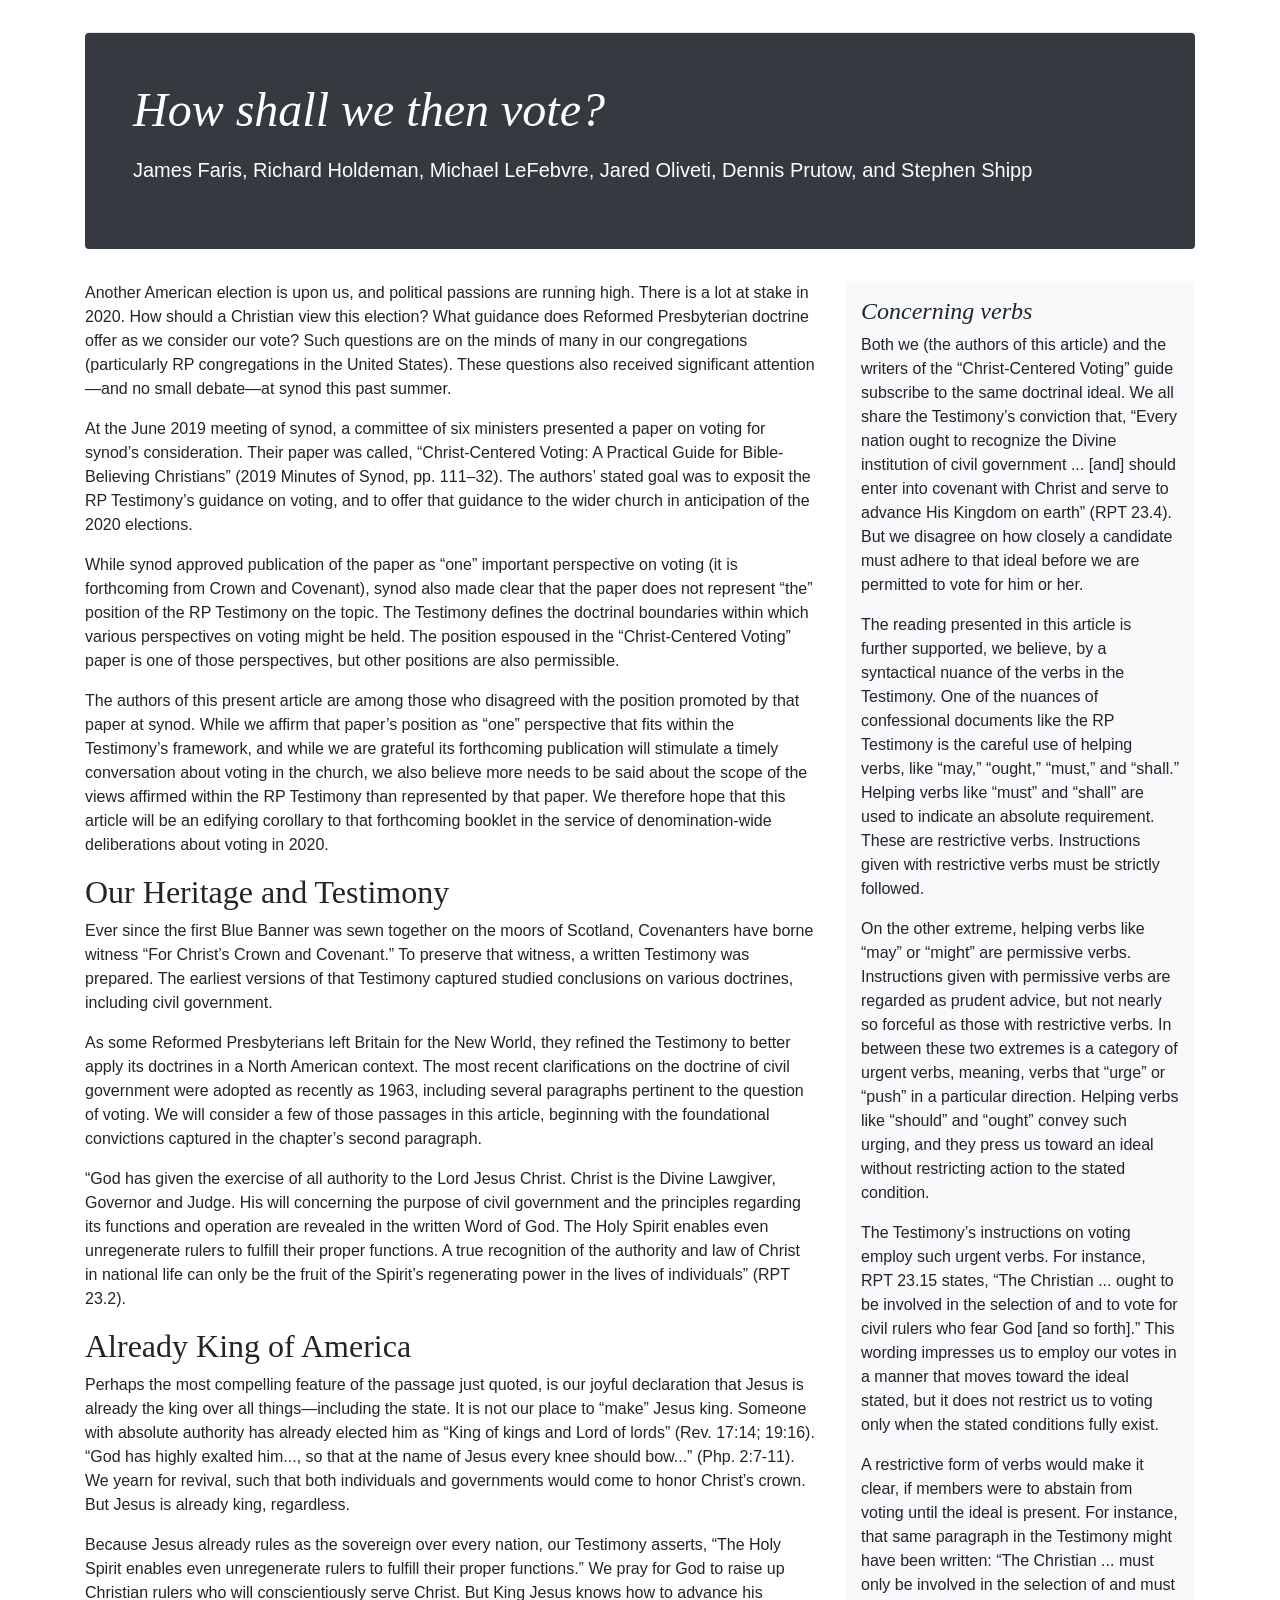
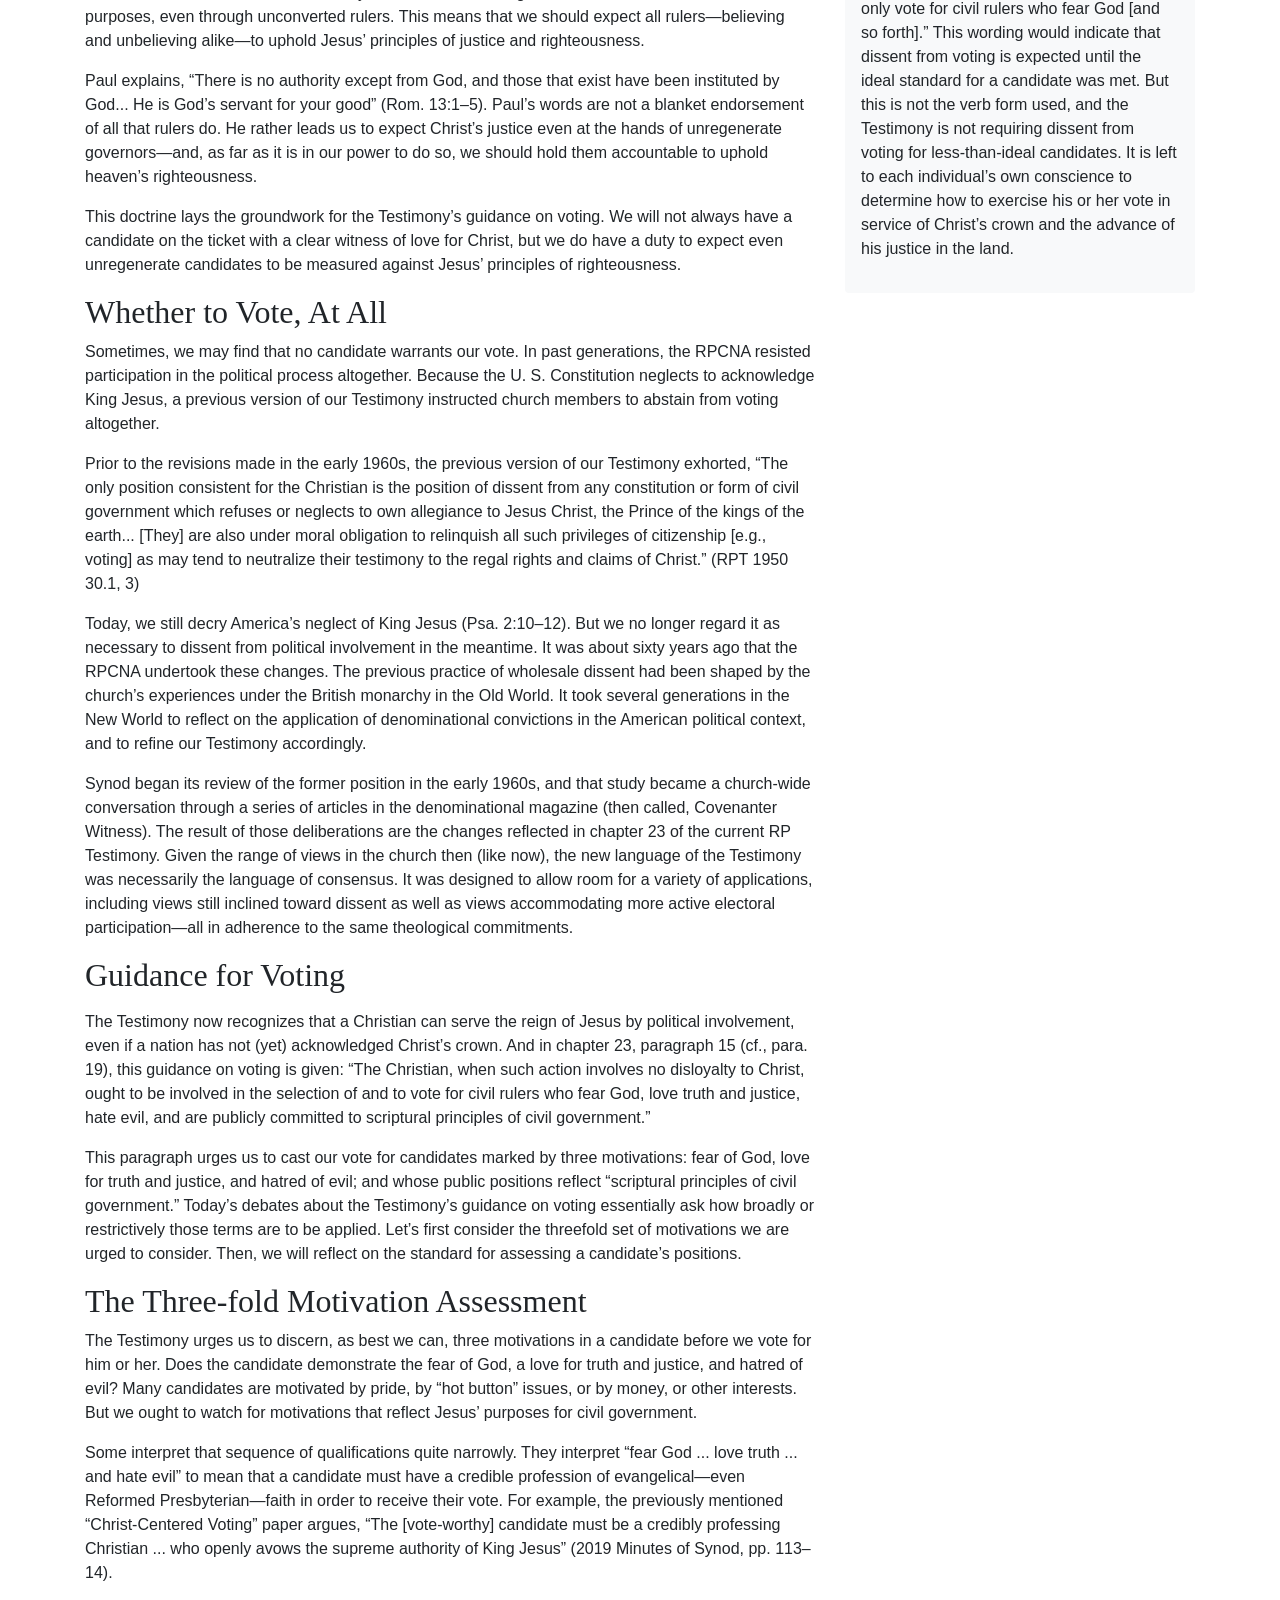
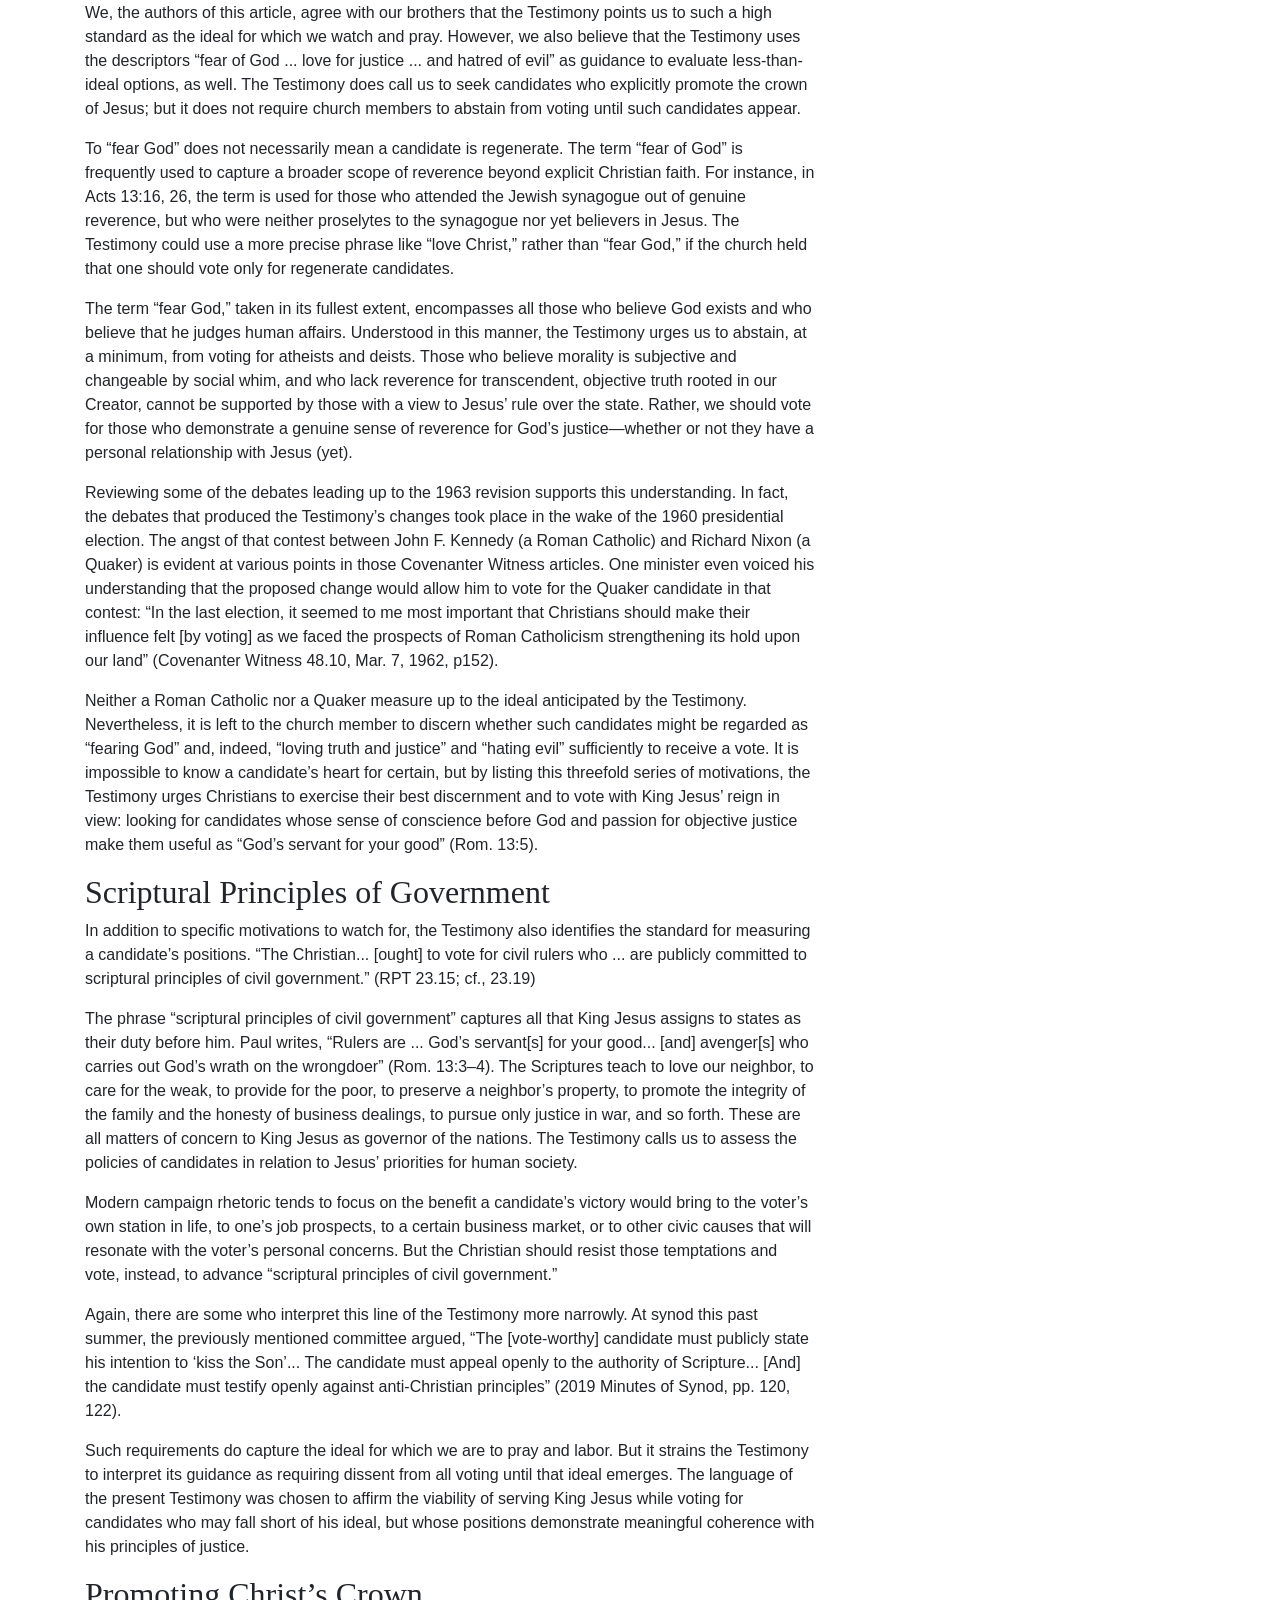
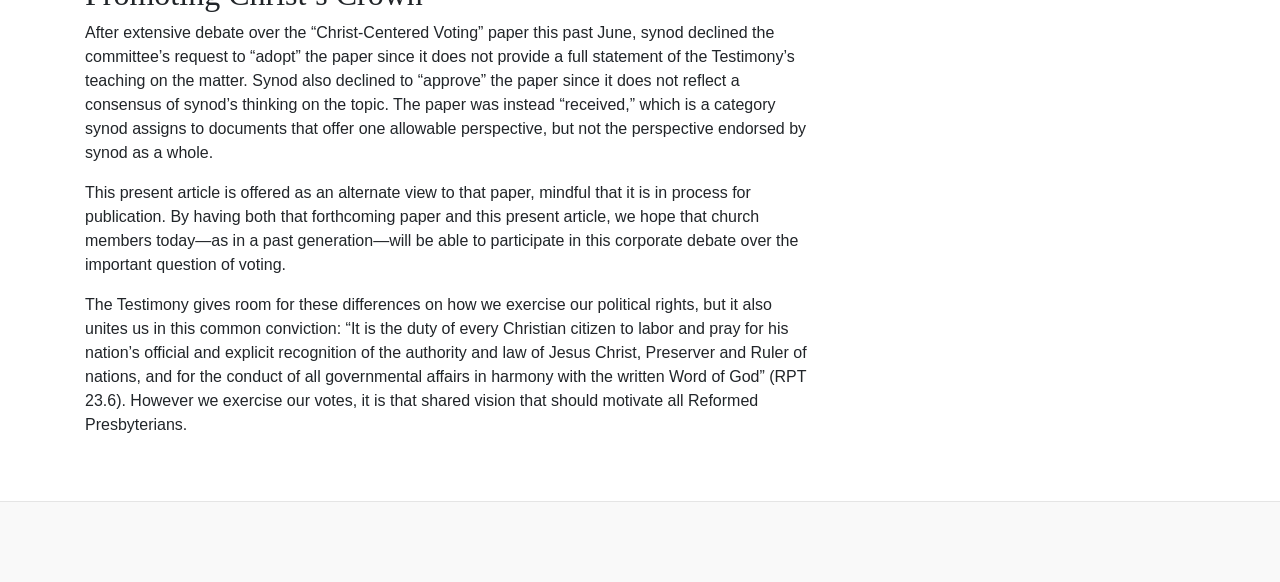
==== index.html @ a4043342 "Clean up files, add metadata" ====
<!DOCTYPE html>
<html lang="en">

<head>
    <meta http-equiv="Content-Type" content="text/html; charset=UTF-8">

    <meta name="viewport" content="width=device-width, initial-scale=1, shrink-to-fit=no">
    <meta name="description" content='An alternative perspective to the "Christ-Centered Voting Guide"'>
    <meta name="author"
        content="James Faris, Richard Holdeman, Michael LeFebvre, Jared Olivetti, Denny Prutow, Stephen Shipp">
    <link rel="icon" href="./files/favicon.ico">

    <meta property="og:type" content="article">
    <meta property="og:title" content="How Shall We Then Vote?">
    <meta property="og:site_name" content="How Shall We Then Vote">
    <meta property="og:url" content="https://howshallwethenvote.com">
    <meta property="og:image" content="https://howshallwethenvote.com/files/vote.png">
    <meta property="article:published_time" content="2020-02-03">
    <meta property="article:author" content="https://www.facebook.com/james.faris.58">
    <meta property="article:author" content="https://www.facebook.com/richard.holdeman.779">
    <meta property="article:author" content="https://www.facebook.com/m.l.lefebvre">
    <meta property="article:author" content="https://www.facebook.com/jared.olivetti">
    <meta property="article:author" content="http://dennyprutow.com/">
    <meta property="article:author" content="https://www.linkedin.com/in/stephen-shipp-ph-d-356b63a9/">

    <title>How Shall We then Vote?</title>

    <link rel="canonical" href="https://howshallwethenvote.com/">

    <!-- Bootstrap core CSS -->
    <link href="./files/bootstrap.min.css" rel="stylesheet">

    <!-- Custom styles for this template -->
    <link href="./files/css" rel="stylesheet">
    <link href="./files/blog.css" rel="stylesheet">
</head>

<body>

    <div class="container">
        <header class="blog-header py-3">
            <div class="row flex-nowrap justify-content-between align-items-center">



            </div>
        </header>



        <div class="jumbotron p-3 p-md-5 text-white rounded bg-dark">
            <div class="col-md-12 px-0">
                <h1 class="display-4 font-italic">How shall we then vote?</h1>
                <p class="lead my-3">James Faris, Richard Holdeman, Michael LeFebvre, Jared Oliveti,
                    Dennis Prutow, and Stephen Shipp </p>

            </div>
        </div>


    </div>

    <main role="main" class="container">
        <div class="row">
            <div class="col-md-8 blog-main">


                <div class="blog-post">
                    <p>Another American election is upon us, and political passions are running high. There is a lot at
                        stake in 2020. How should a Christian view this election? What guidance does Reformed
                        Presbyterian doctrine offer as we consider our vote? Such questions are on the minds of many in
                        our congregations (particularly RP congregations in the United States). These questions also
                        received significant attention—and no small debate—at synod this past summer.
                    </p>
                    <p>
                        At the June 2019 meeting of synod, a committee of six ministers presented a paper on voting for
                        synod’s consideration. Their paper was called, “Christ-Centered Voting: A Practical Guide for
                        Bible-Believing Christians” (2019 Minutes of Synod, pp. 111–32). The authors’ stated goal was to
                        exposit the RP Testimony’s guidance on voting, and to offer that guidance to the wider church in
                        anticipation of the 2020 elections.
                    </p>
                    <p>
                        While synod approved publication of the paper as “one” important perspective on voting (it is
                        forthcoming from Crown and Covenant), synod also made clear that the paper does not represent
                        “the” position of the RP Testimony on the topic. The Testimony defines the doctrinal boundaries
                        within which various perspectives on voting might be held. The position espoused in the
                        “Christ-Centered Voting” paper is one of those perspectives, but other positions are also
                        permissible.
                    </p>
                    <p>
                        The authors of this present article are among those who disagreed with the position promoted by
                        that paper at synod. While we affirm that paper’s position as “one” perspective that fits within
                        the Testimony’s framework, and while we are grateful its forthcoming publication will stimulate
                        a timely conversation about voting in the church, we also believe more needs to be said about
                        the scope of the views affirmed within the RP Testimony than represented by that paper. We
                        therefore hope that this article will be an edifying corollary to that forthcoming booklet in
                        the service of denomination-wide deliberations about voting in 2020.
                    </p>

                    <h2>
                        Our Heritage and Testimony
                    </h2>
                    Ever since the first Blue Banner was sewn together on the moors of Scotland, Covenanters have borne
                    witness “For Christ’s Crown and Covenant.” To preserve that witness, a written Testimony was
                    prepared. The earliest versions of that Testimony captured studied conclusions on various doctrines,
                    including civil government.
                    </p>
                    <p>
                        As some Reformed Presbyterians left Britain for the New World, they refined the Testimony to
                        better apply its doctrines in a North American context. The most recent clarifications on the
                        doctrine of civil government were adopted as recently as 1963, including several paragraphs
                        pertinent to the question of voting. We will consider a few of those passages in this article,
                        beginning with the foundational convictions captured in the chapter’s second paragraph.
                    </p>
                    <p>
                        “God has given the exercise of all authority to the Lord Jesus Christ. Christ is the Divine
                        Lawgiver, Governor and Judge. His will concerning the purpose of civil government and the
                        principles regarding its functions and operation are revealed in the written Word of God. The
                        Holy Spirit enables even unregenerate rulers to fulfill their proper functions. A true
                        recognition of the authority and law of Christ in national life can only be the fruit of the
                        Spirit’s regenerating power in the lives of individuals” (RPT 23.2).
                    </p>

                    <h2>
                        Already King of America
                    </h2>
                    Perhaps the most compelling feature of the passage just quoted, is our joyful declaration that Jesus
                    is already the king over all things—including the state. It is not our place to “make” Jesus king.
                    Someone with absolute authority has already elected him as “King of kings and Lord of lords” (Rev.
                    17:14; 19:16). “God has highly exalted him..., so that at the name of Jesus every knee should
                    bow...” (Php. 2:7-11). We yearn for revival, such that both individuals and governments would come
                    to honor Christ’s crown. But Jesus is already king, regardless.
                    </p>
                    Because Jesus already rules as the sovereign over every nation, our Testimony asserts, “The Holy
                    Spirit enables even unregenerate rulers to fulfill their proper functions.” We pray for God to raise
                    up Christian rulers who will conscientiously serve Christ. But King Jesus knows how to advance his
                    purposes, even through unconverted rulers. This means that we should expect all rulers—believing and
                    unbelieving alike—to uphold Jesus’ principles of justice and righteousness.
                    </p>
                    <p>
                        Paul explains, “There is no authority except from God, and those that exist have been instituted
                        by God... He is God’s servant for your good” (Rom. 13:1–5). Paul’s words are not a blanket
                        endorsement of all that rulers do. He rather leads us to expect Christ’s justice even at the
                        hands of unregenerate governors—and, as far as it is in our power to do so, we should hold them
                        accountable to uphold heaven’s righteousness.
                    </p>
                    <p>
                        This doctrine lays the groundwork for the Testimony’s guidance on voting. We will not always
                        have a candidate on the ticket with a clear witness of love for Christ, but we do have a duty to
                        expect even unregenerate candidates to be measured against Jesus’ principles of righteousness.
                    </p>

                    <h2>
                        Whether to Vote, At All
                    </h2>
                    Sometimes, we may find that no candidate warrants our vote. In past generations, the RPCNA resisted
                    participation in the political process altogether. Because the U. S. Constitution neglects to
                    acknowledge King Jesus, a previous version of our Testimony instructed church members to abstain
                    from voting altogether.
                    </p>
                    <p>
                        Prior to the revisions made in the early 1960s, the previous version of our Testimony exhorted,
                        “The only position consistent for the Christian is the position of dissent from any constitution
                        or form of civil government which refuses or neglects to own allegiance to Jesus Christ, the
                        Prince of the kings of the earth... [They] are also under moral obligation to relinquish all
                        such privileges of citizenship [e.g., voting] as may tend to neutralize their testimony to the
                        regal rights and claims of Christ.” (RPT 1950 30.1, 3)
                    </p>
                    <p>
                        Today, we still decry America’s neglect of King Jesus (Psa. 2:10–12). But we no longer regard it
                        as necessary to dissent from political involvement in the meantime. It was about sixty years ago
                        that the RPCNA undertook these changes. The previous practice of wholesale dissent had been
                        shaped by the church’s experiences under the British monarchy in the Old World. It took several
                        generations in the New World to reflect on the application of denominational convictions in the
                        American political context, and to refine our Testimony accordingly.
                    </p>
                    <p>
                        Synod began its review of the former position in the early 1960s, and that study became a
                        church-wide conversation through a series of articles in the denominational magazine (then
                        called, Covenanter Witness). The result of those deliberations are the changes reflected in
                        chapter 23 of the current RP Testimony. Given the range of views in the church then (like now),
                        the new language of the Testimony was necessarily the language of consensus. It was designed to
                        allow room for a variety of applications, including views still inclined toward dissent as well
                        as views accommodating more active electoral participation—all in adherence to the same
                        theological commitments.
                    </p>

                    <h2>
                        Guidance for Voting
                    </h2>
                    </p>
                    <p>
                        The Testimony now recognizes that a Christian can serve the reign of Jesus by political
                        involvement, even if a nation has not (yet) acknowledged Christ’s crown. And in chapter 23,
                        paragraph 15 (cf., para. 19), this guidance on voting is given: “The Christian, when such action
                        involves no disloyalty to Christ, ought to be involved in the selection of and to vote for civil
                        rulers who fear God, love truth and justice, hate evil, and are publicly committed to scriptural
                        principles of civil government.”
                    </p>
                    <p>
                        This paragraph urges us to cast our vote for candidates marked by three motivations: fear of
                        God, love for truth and justice, and hatred of evil; and whose public positions reflect
                        “scriptural principles of civil government.” Today’s debates about the Testimony’s guidance on
                        voting essentially ask how broadly or restrictively those terms are to be applied. Let’s first
                        consider the threefold set of motivations we are urged to consider. Then, we will reflect on the
                        standard for assessing a candidate’s positions.
                    </p>

                    <h2>
                        The Three-fold Motivation Assessment
                    </h2>
                    <p>
                        The Testimony urges us to discern, as best we can, three motivations in a candidate before we
                        vote for him or her. Does the candidate demonstrate the fear of God, a love for truth and
                        justice, and hatred of evil? Many candidates are motivated by pride, by “hot button” issues, or
                        by money, or other interests. But we ought to watch for motivations that reflect Jesus’ purposes
                        for civil government.
                    </p>
                    <p>
                        Some interpret that sequence of qualifications quite narrowly. They interpret “fear God ... love
                        truth ... and hate evil” to mean that a candidate must have a credible profession of
                        evangelical—even Reformed Presbyterian—faith in order to receive their vote. For example, the
                        previously mentioned “Christ-Centered Voting” paper argues, “The [vote-worthy] candidate must be
                        a credibly professing Christian ... who openly avows the supreme authority of King Jesus” (2019
                        Minutes of Synod, pp. 113–14).
                    </p>
                    <p>
                        We, the authors of this article, agree with our brothers that the Testimony points us to such a
                        high standard as the ideal for which we watch and pray. However, we also believe that the
                        Testimony uses the descriptors “fear of God ... love for justice ... and hatred of evil” as
                        guidance to evaluate less-than-ideal options, as well. The Testimony does call us to seek
                        candidates who explicitly promote the crown of Jesus; but it does not require church members to
                        abstain from voting until such candidates appear.
                    </p>
                    <p>
                        To “fear God” does not necessarily mean a candidate is regenerate. The term “fear of God” is
                        frequently used to capture a broader scope of reverence beyond explicit Christian faith. For
                        instance, in Acts 13:16, 26, the term is used for those who attended the Jewish synagogue out of
                        genuine reverence, but who were neither proselytes to the synagogue nor yet believers in Jesus.
                        The Testimony could use a more precise phrase like “love Christ,” rather than “fear God,” if the
                        church held that one should vote only for regenerate candidates.
                    </p>
                    <p>
                        The term “fear God,” taken in its fullest extent, encompasses all those who believe God exists
                        and who believe that he judges human affairs. Understood in this manner, the Testimony urges us
                        to abstain, at a minimum, from voting for atheists and deists. Those who believe morality is
                        subjective and changeable by social whim, and who lack reverence for transcendent, objective
                        truth rooted in our Creator, cannot be supported by those with a view to Jesus’ rule over the
                        state. Rather, we should vote for those who demonstrate a genuine sense of reverence for God’s
                        justice—whether or not they have a personal relationship with Jesus (yet).
                    </p>
                    <p>
                        Reviewing some of the debates leading up to the 1963 revision supports this understanding. In
                        fact, the debates that produced the Testimony’s changes took place in the wake of the 1960
                        presidential election. The angst of that contest between John F. Kennedy (a Roman Catholic) and
                        Richard Nixon (a Quaker) is evident at various points in those Covenanter Witness articles. One
                        minister even voiced his understanding that the proposed change would allow him to vote for the
                        Quaker candidate in that contest: “In the last election, it seemed to me most important that
                        Christians should make their influence felt [by voting] as we faced the prospects of Roman
                        Catholicism strengthening its hold upon our land” (Covenanter Witness 48.10, Mar. 7, 1962,
                        p152).
                    </p>
                    <p>
                        Neither a Roman Catholic nor a Quaker measure up to the ideal anticipated by the Testimony.
                        Nevertheless, it is left to the church member to discern whether such candidates might be
                        regarded as “fearing God” and, indeed, “loving truth and justice” and “hating evil” sufficiently
                        to receive a vote. It is impossible to know a candidate’s heart for certain, but by listing this
                        threefold series of motivations, the Testimony urges Christians to exercise their best
                        discernment and to vote with King Jesus’ reign in view: looking for candidates whose sense of
                        conscience before God and passion for objective justice make them useful as “God’s servant for
                        your good” (Rom. 13:5).
                    </p>

                    <h2>
                        Scriptural Principles of Government
                    </h2>
                    <p>
                        In addition to specific motivations to watch for, the Testimony also identifies the standard for
                        measuring a candidate’s positions. “The Christian... [ought] to vote for civil rulers who ...
                        are publicly committed to scriptural principles of civil government.” (RPT 23.15; cf., 23.19)
                    </p>
                    <p>
                        The phrase “scriptural principles of civil government” captures all that King Jesus assigns to
                        states as their duty before him. Paul writes, “Rulers are ... God’s servant[s] for your good...
                        [and] avenger[s] who carries out God’s wrath on the wrongdoer” (Rom. 13:3–4). The Scriptures
                        teach to love our neighbor, to care for the weak, to provide for the poor, to preserve a
                        neighbor’s property, to promote the integrity of the family and the honesty of business
                        dealings, to pursue only justice in war, and so forth. These are all matters of concern to King
                        Jesus as governor of the nations. The Testimony calls us to assess the policies of candidates in
                        relation to Jesus’ priorities for human society.
                    </p>
                    <p>
                        Modern campaign rhetoric tends to focus on the benefit a candidate’s victory would bring to the
                        voter’s own station in life, to one’s job prospects, to a certain business market, or to other
                        civic causes that will resonate with the voter’s personal concerns. But the Christian should
                        resist those temptations and vote, instead, to advance “scriptural principles of civil
                        government.”
                    </p>
                    <p>
                        Again, there are some who interpret this line of the Testimony more narrowly. At synod this past
                        summer, the previously mentioned committee argued, “The [vote-worthy] candidate must publicly
                        state his intention to ‘kiss the Son’... The candidate must appeal openly to the authority of
                        Scripture... [And] the candidate must testify openly against anti-Christian principles” (2019
                        Minutes of Synod, pp. 120, 122).
                    </p>
                    <p>
                        Such requirements do capture the ideal for which we are to pray and labor. But it strains the
                        Testimony to interpret its guidance as requiring dissent from all voting until that ideal
                        emerges. The language of the present Testimony was chosen to affirm the viability of serving
                        King Jesus while voting for candidates who may fall short of his ideal, but whose positions
                        demonstrate meaningful coherence with his principles of justice.
                    </p>

                    <h2>
                        Promoting Christ’s Crown
                    </h2>
                    <p>
                        After extensive debate over the “Christ-Centered Voting” paper this past June, synod declined
                        the committee’s request to “adopt” the paper since it does not provide a full statement of the
                        Testimony’s teaching on the matter. Synod also declined to “approve” the paper since it does not
                        reflect a consensus of synod’s thinking on the topic. The paper was instead “received,” which is
                        a category synod assigns to documents that offer one allowable perspective, but not the
                        perspective endorsed by synod as a whole.
                    </p>
                    <p>
                        This present article is offered as an alternate view to that paper, mindful that it is in
                        process for publication. By having both that forthcoming paper and this present article, we hope
                        that church members today—as in a past generation—will be able to participate in this corporate
                        debate over the important question of voting.
                    </p>
                    <p>
                        The Testimony gives room for these differences on how we exercise our political rights, but it
                        also unites us in this common conviction: “It is the duty of every Christian citizen to labor
                        and pray for his nation’s official and explicit recognition of the authority and law of Jesus
                        Christ, Preserver and Ruler of nations, and for the conduct of all governmental affairs in
                        harmony with the written Word of God” (RPT 23.6). However we exercise our votes, it is that
                        shared vision that should motivate all Reformed Presbyterians.
                        <p>
                </div>







            </div><!-- /.blog-main -->

            <aside class="col-md-4 blog-sidebar">
                <div class="p-3 mb-3 bg-light rounded">
                    <h4 class="font-italic">Concerning verbs</h4>
                    <p>
                        Both we (the authors of this article) and the writers of the “Christ-Centered Voting” guide
                        subscribe to the same doctrinal ideal. We all share the Testimony’s conviction that, “Every
                        nation ought to recognize the Divine institution of civil government ... [and] should enter into
                        covenant with Christ and serve to advance His Kingdom on earth” (RPT 23.4). But we disagree on
                        how closely a candidate must adhere to that ideal before we are permitted to vote for him or
                        her.
                    </p>
                    <p>
                        The reading presented in this article is further supported, we believe, by a syntactical nuance
                        of the verbs in the Testimony. One of the nuances of confessional documents like the RP
                        Testimony is the careful use of helping verbs, like “may,” “ought,” “must,” and “shall.” Helping
                        verbs like “must” and “shall” are used to indicate an absolute requirement. These are
                        restrictive verbs. Instructions given with restrictive verbs must be strictly followed.
                    </p>
                    <p>
                        On the other extreme, helping verbs like “may” or “might” are permissive verbs. Instructions
                        given with permissive verbs are regarded as prudent advice, but not nearly so forceful as those
                        with restrictive verbs. In between these two extremes is a category of urgent verbs, meaning,
                        verbs that “urge” or “push” in a particular direction. Helping verbs like “should” and “ought”
                        convey such urging, and they press us toward an ideal without restricting action to the stated
                        condition.
                    </p>
                    <p>
                        The Testimony’s instructions on voting employ such urgent verbs. For instance, RPT 23.15 states,
                        “The Christian ... ought to be involved in the selection of and to vote for civil rulers who
                        fear God [and so forth].” This wording impresses us to employ our votes in a manner that moves
                        toward the ideal stated, but it does not restrict us to voting only when the stated conditions
                        fully exist.
                    </p>
                    <p>
                        A restrictive form of verbs would make it clear, if members were to abstain from voting until
                        the ideal is present. For instance, that same paragraph in the Testimony might have been
                        written: “The Christian ... must only be involved in the selection of and must only vote for
                        civil rulers who fear God [and so forth].” This wording would indicate that dissent from voting
                        is expected until the ideal standard for a candidate was met. But this is not the verb form
                        used, and the Testimony is not requiring dissent from voting for less-than-ideal candidates. It
                        is left to each individual’s own conscience to determine how to exercise his or her vote in
                        service of Christ’s crown and the advance of his justice in the land.
                    </p>
                </div>




            </aside><!-- /.blog-sidebar -->

        </div><!-- /.row -->

    </main><!-- /.container -->

    <footer class="blog-footer">
    </footer>


    <!--
    <svg xmlns="http://www.w3.org/2000/svg" width="200" height="250" viewBox="0 0 200 250" preserveAspectRatio="none"
        style="display: none; visibility: hidden; position: absolute; top: -100%; left: -100%;">
        <defs>
            <style type="text/css"></style>
        </defs><text x="0" y="13"
            style="font-weight:bold;font-size:13pt;font-family:Arial, Helvetica, Open Sans, sans-serif">Thumbnail</text>
    </svg><svg xmlns="http://www.w3.org/2000/svg" width="200" height="250" viewBox="0 0 200 250"
        preserveAspectRatio="none"
        style="display: none; visibility: hidden; position: absolute; top: -100%; left: -100%;">
        <defs>
            <style type="text/css"></style>
        </defs><text x="0" y="13"
            style="font-weight:bold;font-size:13pt;font-family:Arial, Helvetica, Open Sans, sans-serif">Thumbnail</text>
    </svg>
    -->
</body>

</html>
---- files/blog.css ----
/* stylelint-disable selector-list-comma-newline-after */

.blog-header {
  line-height: 1;
  border-bottom: 1px solid #e5e5e5;
}

.blog-header-logo {
  font-family: "Playfair Display", Georgia, "Times New Roman", serif;
  font-size: 2.25rem;
}

.blog-header-logo:hover {
  text-decoration: none;
}

h1, h2, h3, h4, h5, h6 {
  font-family: "Playfair Display", Georgia, "Times New Roman", serif;
}

.display-4 {
  font-size: 2.5rem;
}
@media (min-width: 768px) {
  .display-4 {
    font-size: 3rem;
  }
}

.nav-scroller {
  position: relative;
  z-index: 2;
  height: 2.75rem;
  overflow-y: hidden;
}

.nav-scroller .nav {
  display: -ms-flexbox;
  display: flex;
  -ms-flex-wrap: nowrap;
  flex-wrap: nowrap;
  padding-bottom: 1rem;
  margin-top: -1px;
  overflow-x: auto;
  text-align: center;
  white-space: nowrap;
  -webkit-overflow-scrolling: touch;
}

.nav-scroller .nav-link {
  padding-top: .75rem;
  padding-bottom: .75rem;
  font-size: .875rem;
}

.card-img-right {
  height: 100%;
  border-radius: 0 3px 3px 0;
}

.flex-auto {
  -ms-flex: 0 0 auto;
  flex: 0 0 auto;
}

.h-250 { height: 250px; }
@media (min-width: 768px) {
  .h-md-250 { height: 250px; }
}

/*
 * Blog name and description
 */
.blog-title {
  margin-bottom: 0;
  font-size: 2rem;
  font-weight: 400;
}
.blog-description {
  font-size: 1.1rem;
  color: #999;
}

@media (min-width: 40em) {
  .blog-title {
    font-size: 3.5rem;
  }
}

/* Pagination */
.blog-pagination {
  margin-bottom: 4rem;
}
.blog-pagination > .btn {
  border-radius: 2rem;
}

/*
 * Blog posts
 */
.blog-post {
  margin-bottom: 4rem;
}
.blog-post-title {
  margin-bottom: .25rem;
  font-size: 2.5rem;
}
.blog-post-meta {
  margin-bottom: 1.25rem;
  color: #999;
}

/*
 * Footer
 */
.blog-footer {
  padding: 2.5rem 0;
  color: #999;
  text-align: center;
  background-color: #f9f9f9;
  border-top: .05rem solid #e5e5e5;
}
.blog-footer p:last-child {
  margin-bottom: 0;
}
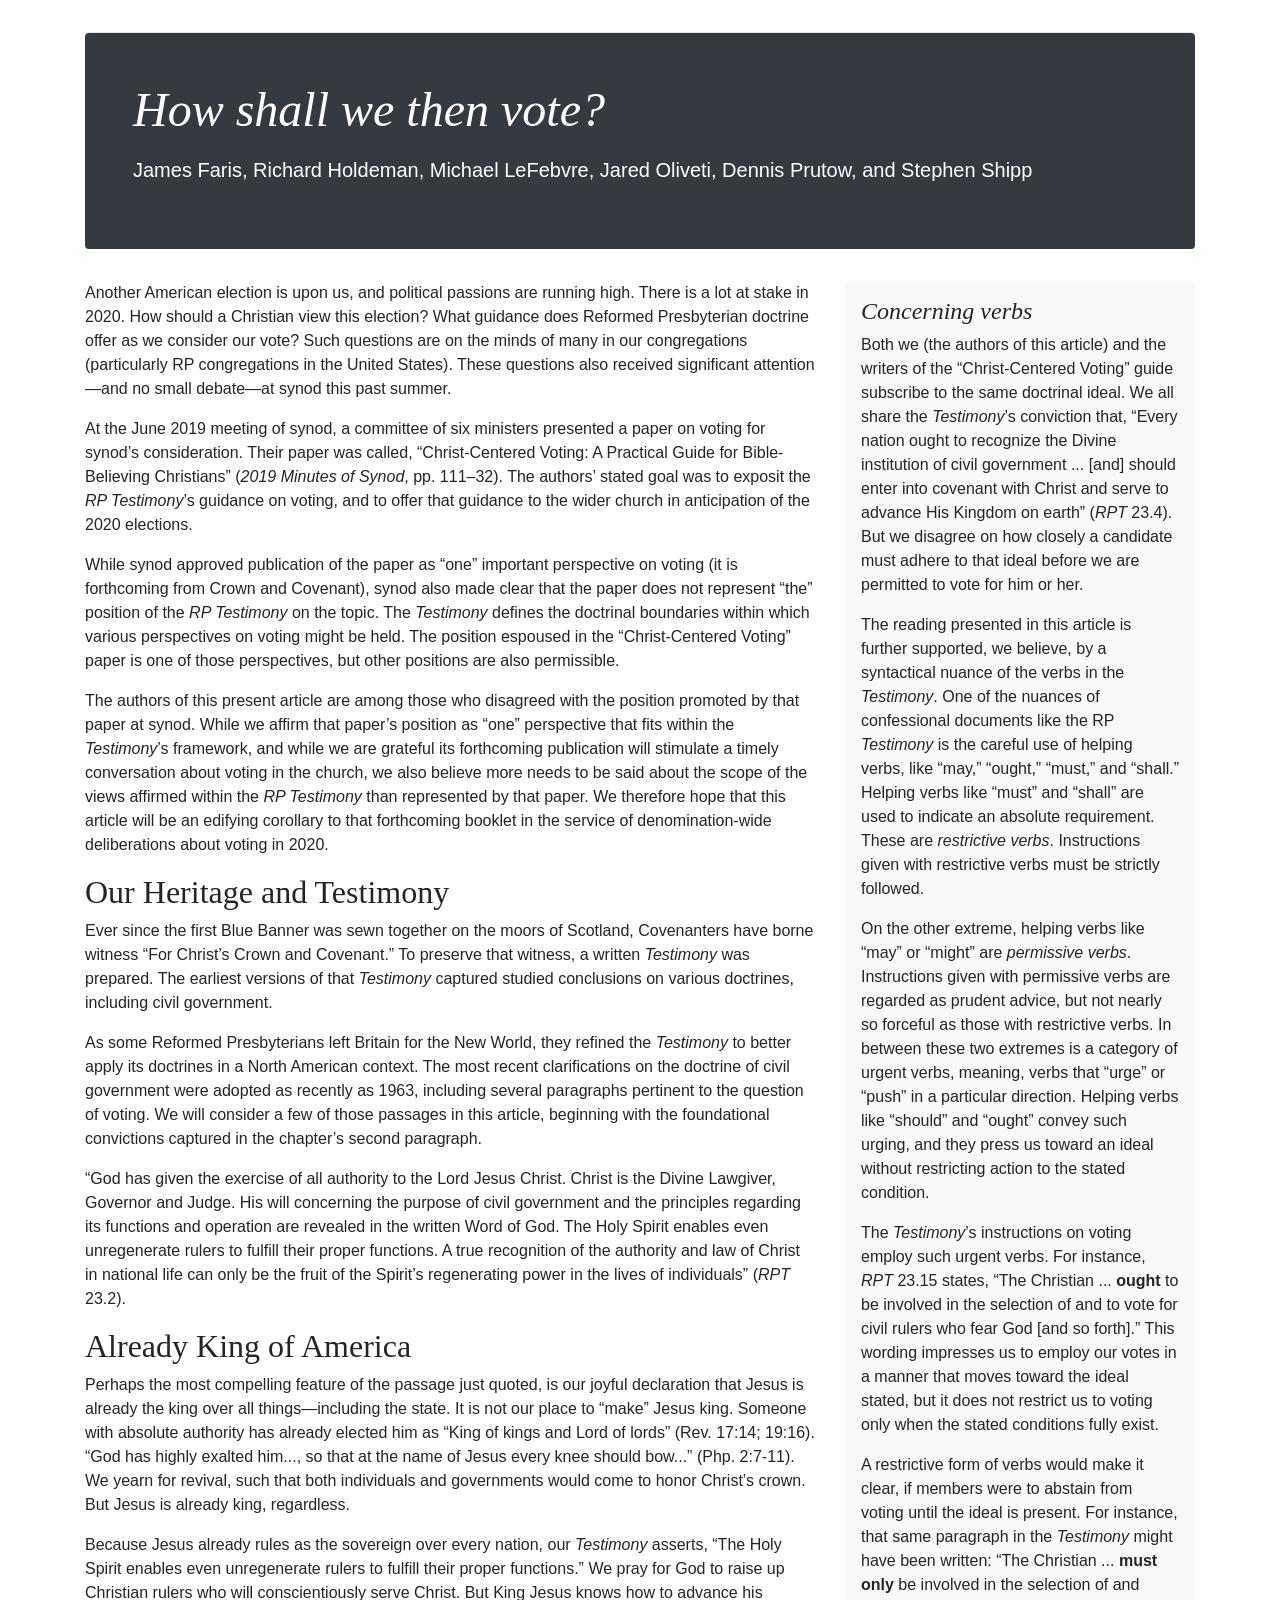
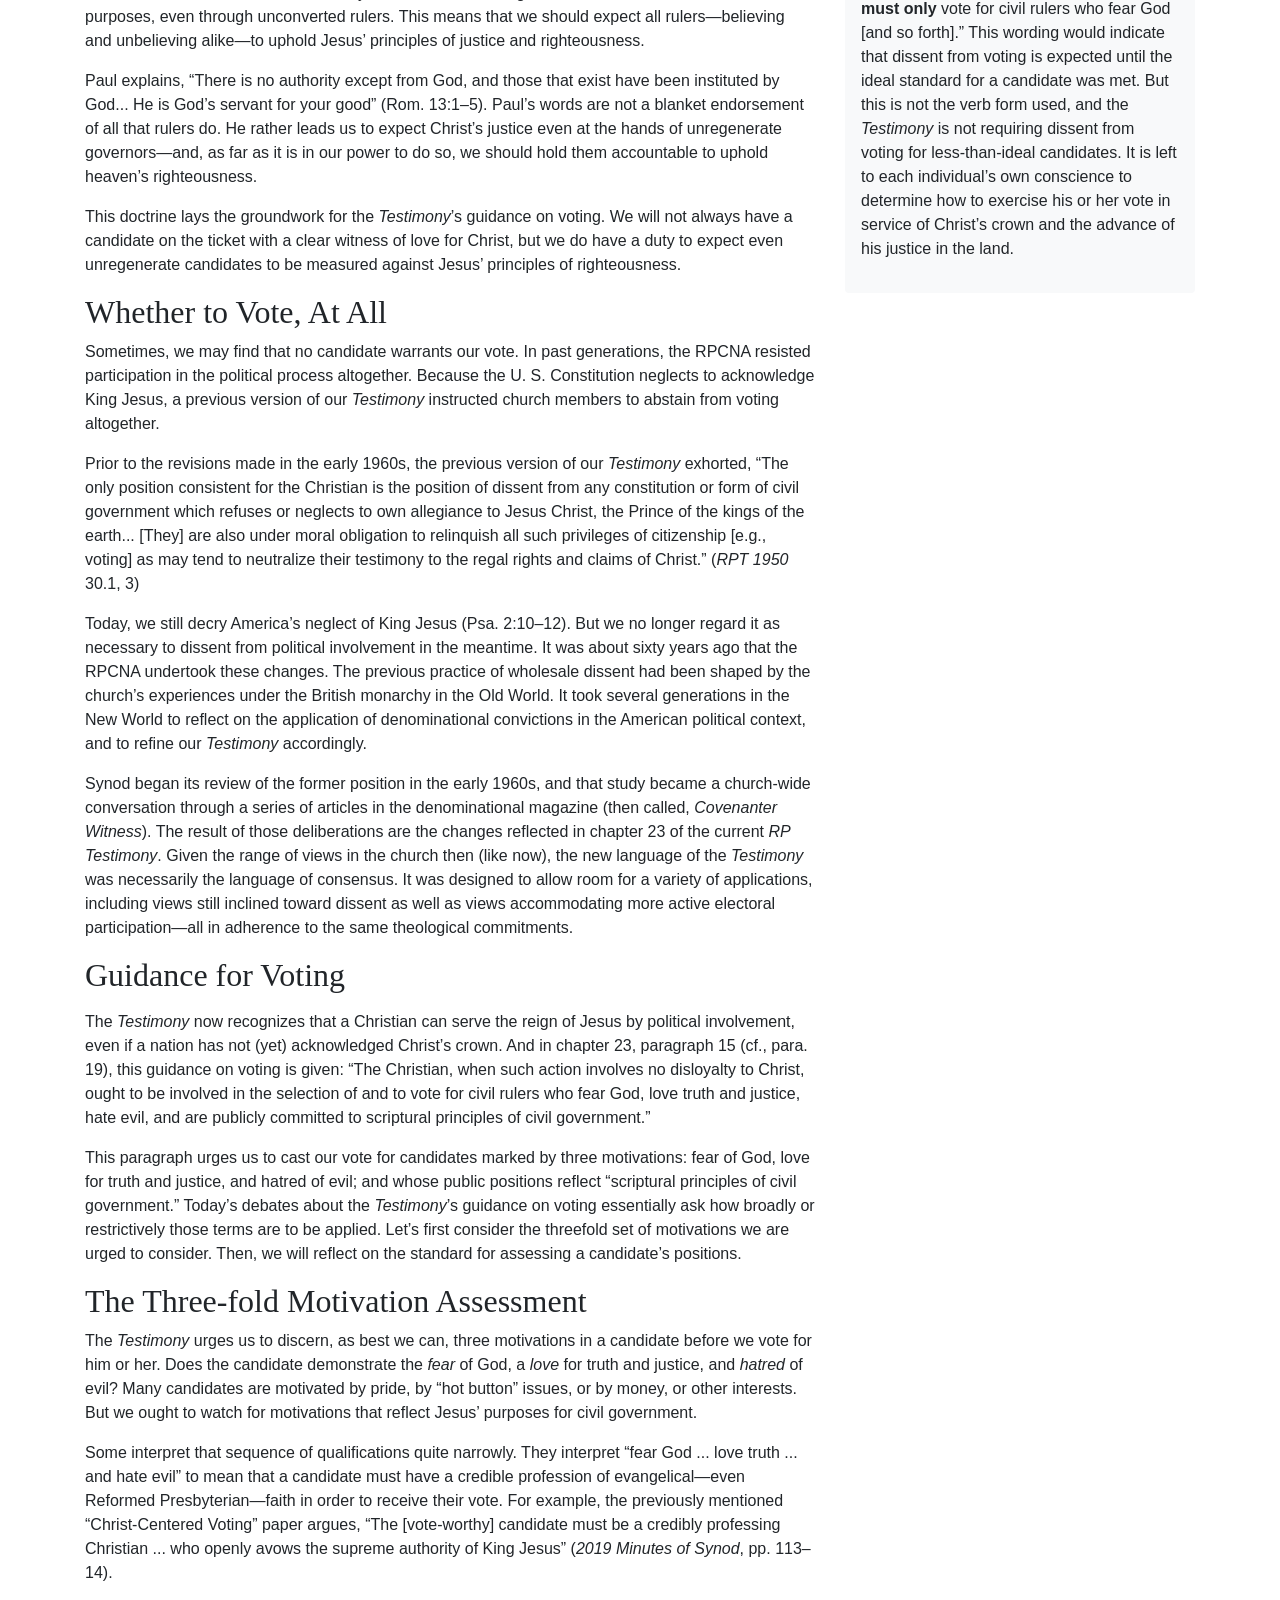
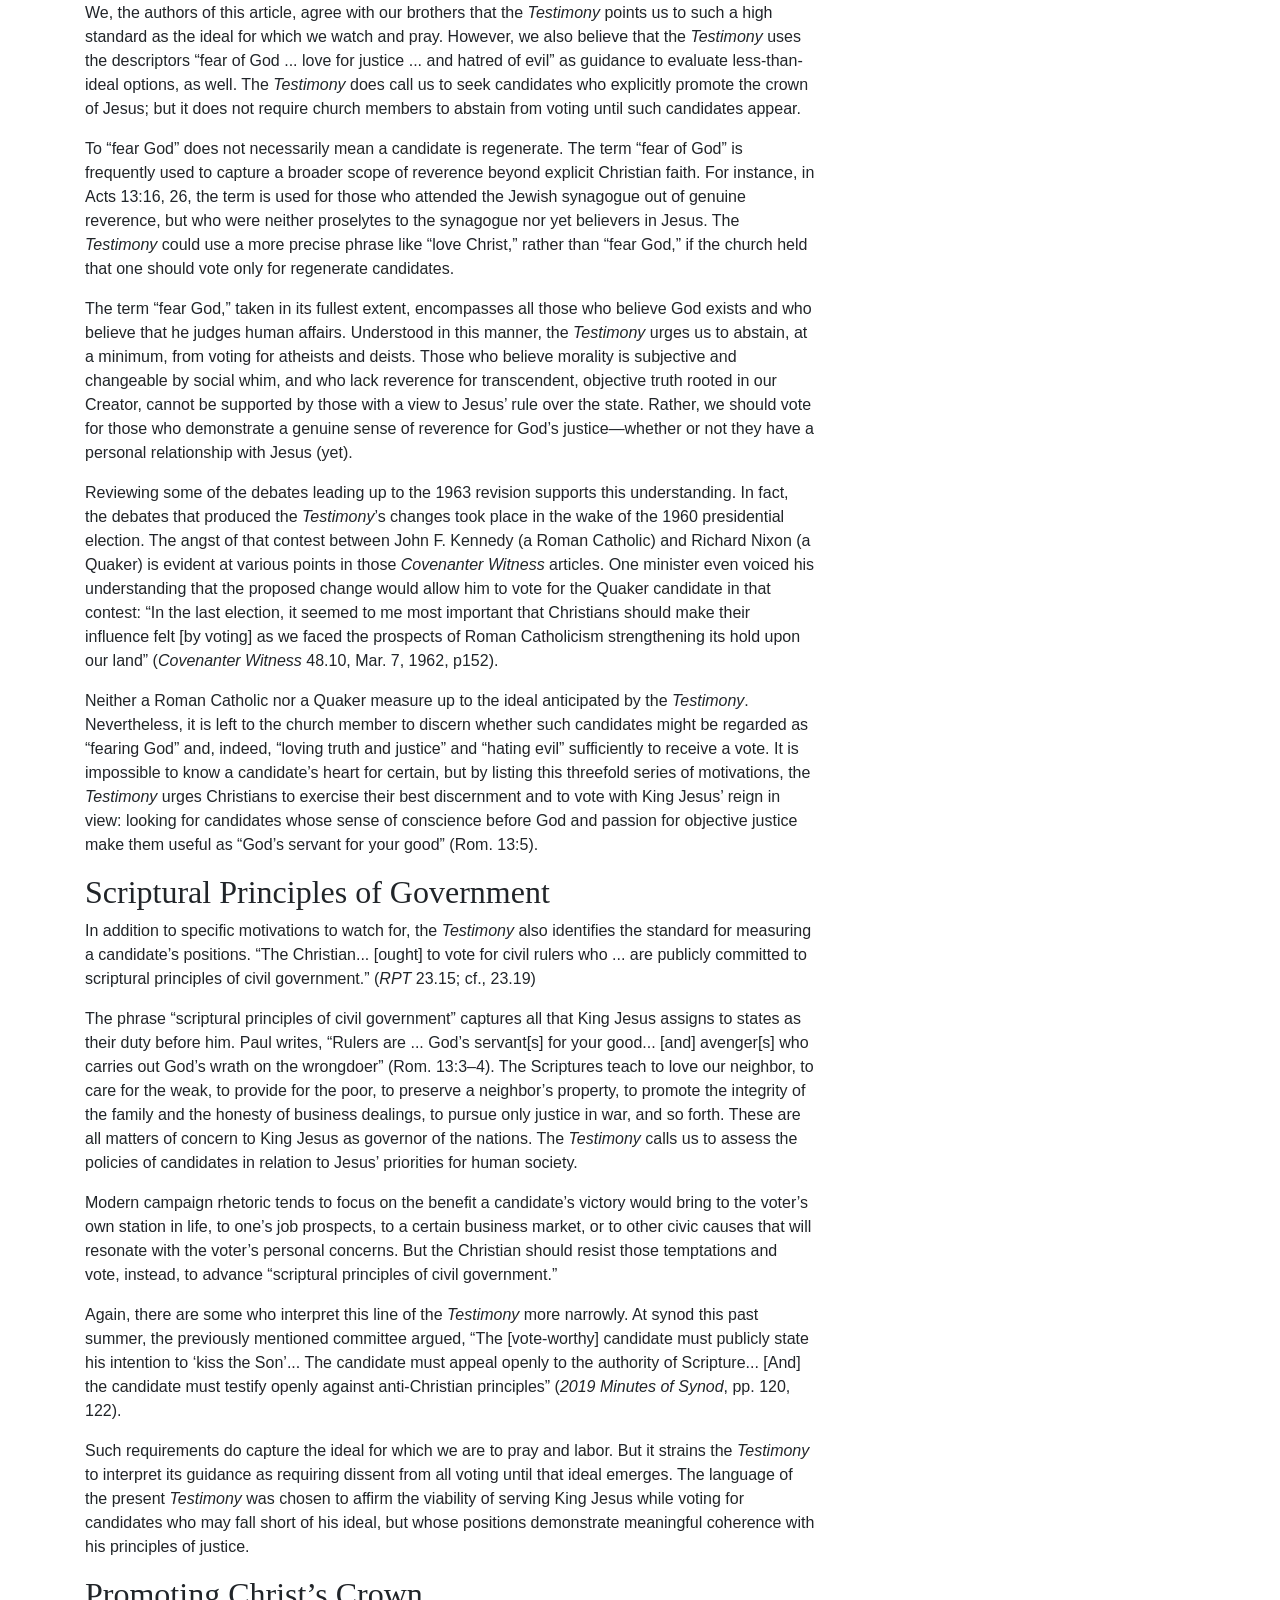
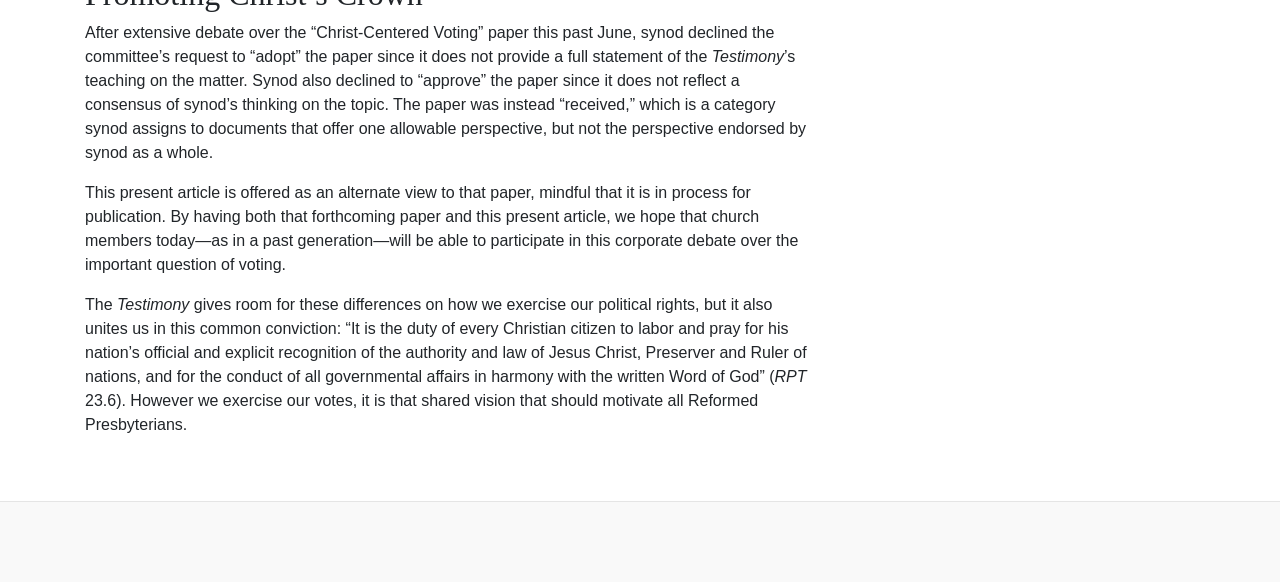
==== commit 1be1f4c5: "Add index & bold, and upload pdf" ====
--- a/index.html
+++ b/index.html
@@ -13,6 +13,7 @@
     <meta property="og:type" content="article">
     <meta property="og:title" content="How Shall We Then Vote?">
     <meta property="og:site_name" content="How Shall We Then Vote">
+    <meta property="og:description" content='An alternative perspective to the "Christ-Centered Voting Guide"'>
     <meta property="og:url" content="https://howshallwethenvote.com">
     <meta property="og:image" content="https://howshallwethenvote.com/files/vote.png">
     <meta property="article:published_time" content="2020-02-03">
@@ -75,14 +76,17 @@
                     <p>
                         At the June 2019 meeting of synod, a committee of six ministers presented a paper on voting for
                         synod’s consideration. Their paper was called, “Christ-Centered Voting: A Practical Guide for
-                        Bible-Believing Christians” (2019 Minutes of Synod, pp. 111–32). The authors’ stated goal was to
-                        exposit the RP Testimony’s guidance on voting, and to offer that guidance to the wider church in
+                        Bible-Believing Christians” (<i>2019 Minutes of Synod</i>, pp. 111–32). The authors’ stated goal
+                        was to
+                        exposit the <i>RP Testimony</i>’s guidance on voting, and to offer that guidance to
+                        the wider church in
                         anticipation of the 2020 elections.
                     </p>
                     <p>
                         While synod approved publication of the paper as “one” important perspective on voting (it is
                         forthcoming from Crown and Covenant), synod also made clear that the paper does not represent
-                        “the” position of the RP Testimony on the topic. The Testimony defines the doctrinal boundaries
+                        “the” position of the <i>RP Testimony</i> on the topic. The <i>Testimony</i> defines the doctrinal
+                        boundaries
                         within which various perspectives on voting might be held. The position espoused in the
                         “Christ-Centered Voting” paper is one of those perspectives, but other positions are also
                         permissible.
@@ -90,9 +94,9 @@
                     <p>
                         The authors of this present article are among those who disagreed with the position promoted by
                         that paper at synod. While we affirm that paper’s position as “one” perspective that fits within
-                        the Testimony’s framework, and while we are grateful its forthcoming publication will stimulate
+                        the <i>Testimony</i>’s framework, and while we are grateful its forthcoming publication will stimulate
                         a timely conversation about voting in the church, we also believe more needs to be said about
-                        the scope of the views affirmed within the RP Testimony than represented by that paper. We
+                        the scope of the views affirmed within the <i>RP Testimony</i> than represented by that paper. We
                         therefore hope that this article will be an edifying corollary to that forthcoming booklet in
                         the service of denomination-wide deliberations about voting in 2020.
                     </p>
@@ -101,12 +105,12 @@
                         Our Heritage and Testimony
                     </h2>
                     Ever since the first Blue Banner was sewn together on the moors of Scotland, Covenanters have borne
-                    witness “For Christ’s Crown and Covenant.” To preserve that witness, a written Testimony was
-                    prepared. The earliest versions of that Testimony captured studied conclusions on various doctrines,
+                    witness “For Christ’s Crown and Covenant.” To preserve that witness, a written <i>Testimony</i> was
+                    prepared. The earliest versions of that <i>Testimony</i> captured studied conclusions on various doctrines,
                     including civil government.
                     </p>
                     <p>
-                        As some Reformed Presbyterians left Britain for the New World, they refined the Testimony to
+                        As some Reformed Presbyterians left Britain for the New World, they refined the <i>Testimony</i> to
                         better apply its doctrines in a North American context. The most recent clarifications on the
                         doctrine of civil government were adopted as recently as 1963, including several paragraphs
                         pertinent to the question of voting. We will consider a few of those passages in this article,
@@ -118,7 +122,7 @@
                         principles regarding its functions and operation are revealed in the written Word of God. The
                         Holy Spirit enables even unregenerate rulers to fulfill their proper functions. A true
                         recognition of the authority and law of Christ in national life can only be the fruit of the
-                        Spirit’s regenerating power in the lives of individuals” (RPT 23.2).
+                        Spirit’s regenerating power in the lives of individuals” (<i>RPT</i> 23.2).
                     </p>
 
                     <h2>
@@ -131,7 +135,7 @@
                     bow...” (Php. 2:7-11). We yearn for revival, such that both individuals and governments would come
                     to honor Christ’s crown. But Jesus is already king, regardless.
                     </p>
-                    Because Jesus already rules as the sovereign over every nation, our Testimony asserts, “The Holy
+                    Because Jesus already rules as the sovereign over every nation, our <i>Testimony</i> asserts, “The Holy
                     Spirit enables even unregenerate rulers to fulfill their proper functions.” We pray for God to raise
                     up Christian rulers who will conscientiously serve Christ. But King Jesus knows how to advance his
                     purposes, even through unconverted rulers. This means that we should expect all rulers—believing and
@@ -145,7 +149,7 @@
                         accountable to uphold heaven’s righteousness.
                     </p>
                     <p>
-                        This doctrine lays the groundwork for the Testimony’s guidance on voting. We will not always
+                    This doctrine lays the groundwork for the <i>Testimony</i>’s guidance on voting. We will not always
                         have a candidate on the ticket with a clear witness of love for Christ, but we do have a duty to
                         expect even unregenerate candidates to be measured against Jesus’ principles of righteousness.
                     </p>
@@ -155,16 +159,16 @@
                     </h2>
                     Sometimes, we may find that no candidate warrants our vote. In past generations, the RPCNA resisted
                     participation in the political process altogether. Because the U. S. Constitution neglects to
-                    acknowledge King Jesus, a previous version of our Testimony instructed church members to abstain
+                    acknowledge King Jesus, a previous version of our <i>Testimony</i> instructed church members to abstain
                     from voting altogether.
                     </p>
                     <p>
-                        Prior to the revisions made in the early 1960s, the previous version of our Testimony exhorted,
+                    Prior to the revisions made in the early 1960s, the previous version of our <i>Testimony</i> exhorted,
                         “The only position consistent for the Christian is the position of dissent from any constitution
                         or form of civil government which refuses or neglects to own allegiance to Jesus Christ, the
                         Prince of the kings of the earth... [They] are also under moral obligation to relinquish all
                         such privileges of citizenship [e.g., voting] as may tend to neutralize their testimony to the
-                        regal rights and claims of Christ.” (RPT 1950 30.1, 3)
+                        regal rights and claims of Christ.” (<i>RPT 1950</i> 30.1, 3)
                     </p>
                     <p>
                         Today, we still decry America’s neglect of King Jesus (Psa. 2:10–12). But we no longer regard it
@@ -172,14 +176,14 @@
                         that the RPCNA undertook these changes. The previous practice of wholesale dissent had been
                         shaped by the church’s experiences under the British monarchy in the Old World. It took several
                         generations in the New World to reflect on the application of denominational convictions in the
-                        American political context, and to refine our Testimony accordingly.
+                        American political context, and to refine our <i>Testimony</i> accordingly.
                     </p>
                     <p>
                         Synod began its review of the former position in the early 1960s, and that study became a
                         church-wide conversation through a series of articles in the denominational magazine (then
-                        called, Covenanter Witness). The result of those deliberations are the changes reflected in
-                        chapter 23 of the current RP Testimony. Given the range of views in the church then (like now),
-                        the new language of the Testimony was necessarily the language of consensus. It was designed to
+                        called, <i>Covenanter Witness</i>). The result of those deliberations are the changes reflected in
+                        chapter 23 of the current <i>RP Testimony</i>. Given the range of views in the church then (like now),
+                        the new language of the <i>Testimony</i> was necessarily the language of consensus. It was designed to
                         allow room for a variety of applications, including views still inclined toward dissent as well
                         as views accommodating more active electoral participation—all in adherence to the same
                         theological commitments.
@@ -190,7 +194,7 @@
                     </h2>
                     </p>
                     <p>
-                        The Testimony now recognizes that a Christian can serve the reign of Jesus by political
+                    The <i>Testimony</i> now recognizes that a Christian can serve the reign of Jesus by political
                         involvement, even if a nation has not (yet) acknowledged Christ’s crown. And in chapter 23,
                         paragraph 15 (cf., para. 19), this guidance on voting is given: “The Christian, when such action
                         involves no disloyalty to Christ, ought to be involved in the selection of and to vote for civil
@@ -200,7 +204,7 @@
                     <p>
                         This paragraph urges us to cast our vote for candidates marked by three motivations: fear of
                         God, love for truth and justice, and hatred of evil; and whose public positions reflect
-                        “scriptural principles of civil government.” Today’s debates about the Testimony’s guidance on
+                        “scriptural principles of civil government.” Today’s debates about the <i>Testimony</i>’s guidance on
                         voting essentially ask how broadly or restrictively those terms are to be applied. Let’s first
                         consider the threefold set of motivations we are urged to consider. Then, we will reflect on the
                         standard for assessing a candidate’s positions.
@@ -210,9 +214,9 @@
                         The Three-fold Motivation Assessment
                     </h2>
                     <p>
-                        The Testimony urges us to discern, as best we can, three motivations in a candidate before we
-                        vote for him or her. Does the candidate demonstrate the fear of God, a love for truth and
-                        justice, and hatred of evil? Many candidates are motivated by pride, by “hot button” issues, or
+                    The <i>Testimony</i> urges us to discern, as best we can, three motivations in a candidate before we
+                    vote for him or her. Does the candidate demonstrate the <i>fear</i> of God, a <i>love</i> for truth and
+                    justice, and <i>hatred</i> of evil? Many candidates are motivated by pride, by “hot button” issues, or
                         by money, or other interests. But we ought to watch for motivations that reflect Jesus’ purposes
                         for civil government.
                     </p>
@@ -221,14 +225,14 @@
                         truth ... and hate evil” to mean that a candidate must have a credible profession of
                         evangelical—even Reformed Presbyterian—faith in order to receive their vote. For example, the
                         previously mentioned “Christ-Centered Voting” paper argues, “The [vote-worthy] candidate must be
-                        a credibly professing Christian ... who openly avows the supreme authority of King Jesus” (2019
-                        Minutes of Synod, pp. 113–14).
-                    </p>
-                    <p>
-                        We, the authors of this article, agree with our brothers that the Testimony points us to such a
+                        a credibly professing Christian ... who openly avows the supreme authority of King Jesus” (<i>2019
+                            Minutes of Synod</i>, pp. 113–14).
+                    </p>
+                    <p>
+                    We, the authors of this article, agree with our brothers that the <i>Testimony</i> points us to such a
                         high standard as the ideal for which we watch and pray. However, we also believe that the
-                        Testimony uses the descriptors “fear of God ... love for justice ... and hatred of evil” as
-                        guidance to evaluate less-than-ideal options, as well. The Testimony does call us to seek
+                        <i>Testimony</i> uses the descriptors “fear of God ... love for justice ... and hatred of evil” as
+                        guidance to evaluate less-than-ideal options, as well. The <i>Testimony</i> does call us to seek
                         candidates who explicitly promote the crown of Jesus; but it does not require church members to
                         abstain from voting until such candidates appear.
                     </p>
@@ -237,12 +241,12 @@
                         frequently used to capture a broader scope of reverence beyond explicit Christian faith. For
                         instance, in Acts 13:16, 26, the term is used for those who attended the Jewish synagogue out of
                         genuine reverence, but who were neither proselytes to the synagogue nor yet believers in Jesus.
-                        The Testimony could use a more precise phrase like “love Christ,” rather than “fear God,” if the
+                        The <i>Testimony</i> could use a more precise phrase like “love Christ,” rather than “fear God,” if the
                         church held that one should vote only for regenerate candidates.
                     </p>
                     <p>
                         The term “fear God,” taken in its fullest extent, encompasses all those who believe God exists
-                        and who believe that he judges human affairs. Understood in this manner, the Testimony urges us
+                        and who believe that he judges human affairs. Understood in this manner, the <i>Testimony</i> urges us
                         to abstain, at a minimum, from voting for atheists and deists. Those who believe morality is
                         subjective and changeable by social whim, and who lack reverence for transcendent, objective
                         truth rooted in our Creator, cannot be supported by those with a view to Jesus’ rule over the
@@ -251,21 +255,21 @@
                     </p>
                     <p>
                         Reviewing some of the debates leading up to the 1963 revision supports this understanding. In
-                        fact, the debates that produced the Testimony’s changes took place in the wake of the 1960
+                        fact, the debates that produced the <i>Testimony</i>’s changes took place in the wake of the 1960
                         presidential election. The angst of that contest between John F. Kennedy (a Roman Catholic) and
-                        Richard Nixon (a Quaker) is evident at various points in those Covenanter Witness articles. One
+                        Richard Nixon (a Quaker) is evident at various points in those <i>Covenanter Witness</i> articles. One
                         minister even voiced his understanding that the proposed change would allow him to vote for the
                         Quaker candidate in that contest: “In the last election, it seemed to me most important that
                         Christians should make their influence felt [by voting] as we faced the prospects of Roman
-                        Catholicism strengthening its hold upon our land” (Covenanter Witness 48.10, Mar. 7, 1962,
+                        Catholicism strengthening its hold upon our land” (<i>Covenanter Witness</i> 48.10, Mar. 7, 1962,
                         p152).
                     </p>
                     <p>
-                        Neither a Roman Catholic nor a Quaker measure up to the ideal anticipated by the Testimony.
+                    Neither a Roman Catholic nor a Quaker measure up to the ideal anticipated by the <i>Testimony</i>.
                         Nevertheless, it is left to the church member to discern whether such candidates might be
                         regarded as “fearing God” and, indeed, “loving truth and justice” and “hating evil” sufficiently
                         to receive a vote. It is impossible to know a candidate’s heart for certain, but by listing this
-                        threefold series of motivations, the Testimony urges Christians to exercise their best
+                        threefold series of motivations, the <i>Testimony</i> urges Christians to exercise their best
                         discernment and to vote with King Jesus’ reign in view: looking for candidates whose sense of
                         conscience before God and passion for objective justice make them useful as “God’s servant for
                         your good” (Rom. 13:5).
@@ -275,9 +279,9 @@
                         Scriptural Principles of Government
                     </h2>
                     <p>
-                        In addition to specific motivations to watch for, the Testimony also identifies the standard for
+                    In addition to specific motivations to watch for, the <i>Testimony</i> also identifies the standard for
                         measuring a candidate’s positions. “The Christian... [ought] to vote for civil rulers who ...
-                        are publicly committed to scriptural principles of civil government.” (RPT 23.15; cf., 23.19)
+                        are publicly committed to scriptural principles of civil government.” (<i>RPT</i> 23.15; cf., 23.19)
                     </p>
                     <p>
                         The phrase “scriptural principles of civil government” captures all that King Jesus assigns to
@@ -286,7 +290,7 @@
                         teach to love our neighbor, to care for the weak, to provide for the poor, to preserve a
                         neighbor’s property, to promote the integrity of the family and the honesty of business
                         dealings, to pursue only justice in war, and so forth. These are all matters of concern to King
-                        Jesus as governor of the nations. The Testimony calls us to assess the policies of candidates in
+                        Jesus as governor of the nations. The <i>Testimony</i> calls us to assess the policies of candidates in
                         relation to Jesus’ priorities for human society.
                     </p>
                     <p>
@@ -297,16 +301,16 @@
                         government.”
                     </p>
                     <p>
-                        Again, there are some who interpret this line of the Testimony more narrowly. At synod this past
+                    Again, there are some who interpret this line of the <i>Testimony</i> more narrowly. At synod this past
                         summer, the previously mentioned committee argued, “The [vote-worthy] candidate must publicly
                         state his intention to ‘kiss the Son’... The candidate must appeal openly to the authority of
-                        Scripture... [And] the candidate must testify openly against anti-Christian principles” (2019
-                        Minutes of Synod, pp. 120, 122).
+                        Scripture... [And] the candidate must testify openly against anti-Christian principles” (<i>2019
+                            Minutes of Synod</i>, pp. 120, 122).
                     </p>
                     <p>
                         Such requirements do capture the ideal for which we are to pray and labor. But it strains the
-                        Testimony to interpret its guidance as requiring dissent from all voting until that ideal
-                        emerges. The language of the present Testimony was chosen to affirm the viability of serving
+                        <i>Testimony</i> to interpret its guidance as requiring dissent from all voting until that ideal
+                        emerges. The language of the present <i>Testimony</i> was chosen to affirm the viability of serving
                         King Jesus while voting for candidates who may fall short of his ideal, but whose positions
                         demonstrate meaningful coherence with his principles of justice.
                     </p>
@@ -317,7 +321,7 @@
                     <p>
                         After extensive debate over the “Christ-Centered Voting” paper this past June, synod declined
                         the committee’s request to “adopt” the paper since it does not provide a full statement of the
-                        Testimony’s teaching on the matter. Synod also declined to “approve” the paper since it does not
+                        <i>Testimony</i>’s teaching on the matter. Synod also declined to “approve” the paper since it does not
                         reflect a consensus of synod’s thinking on the topic. The paper was instead “received,” which is
                         a category synod assigns to documents that offer one allowable perspective, but not the
                         perspective endorsed by synod as a whole.
@@ -329,11 +333,11 @@
                         debate over the important question of voting.
                     </p>
                     <p>
-                        The Testimony gives room for these differences on how we exercise our political rights, but it
+                    The <i>Testimony</i> gives room for these differences on how we exercise our political rights, but it
                         also unites us in this common conviction: “It is the duty of every Christian citizen to labor
                         and pray for his nation’s official and explicit recognition of the authority and law of Jesus
                         Christ, Preserver and Ruler of nations, and for the conduct of all governmental affairs in
-                        harmony with the written Word of God” (RPT 23.6). However we exercise our votes, it is that
+                        harmony with the written Word of God” (<i>RPT</i> 23.6). However we exercise our votes, it is that
                         shared vision that should motivate all Reformed Presbyterians.
                         <p>
                 </div>
@@ -351,21 +355,21 @@
                     <h4 class="font-italic">Concerning verbs</h4>
                     <p>
                         Both we (the authors of this article) and the writers of the “Christ-Centered Voting” guide
-                        subscribe to the same doctrinal ideal. We all share the Testimony’s conviction that, “Every
+                        subscribe to the same doctrinal ideal. We all share the <i>Testimony</i>’s conviction that, “Every
                         nation ought to recognize the Divine institution of civil government ... [and] should enter into
-                        covenant with Christ and serve to advance His Kingdom on earth” (RPT 23.4). But we disagree on
+                        covenant with Christ and serve to advance His Kingdom on earth” (<i>RPT</i> 23.4). But we disagree on
                         how closely a candidate must adhere to that ideal before we are permitted to vote for him or
                         her.
                     </p>
                     <p>
                         The reading presented in this article is further supported, we believe, by a syntactical nuance
-                        of the verbs in the Testimony. One of the nuances of confessional documents like the RP
-                        Testimony is the careful use of helping verbs, like “may,” “ought,” “must,” and “shall.” Helping
+                        of the verbs in the <i>Testimony</i>. One of the nuances of confessional documents like the RP
+                        <i>Testimony</i> is the careful use of helping verbs, like “may,” “ought,” “must,” and “shall.” Helping
                         verbs like “must” and “shall” are used to indicate an absolute requirement. These are
-                        restrictive verbs. Instructions given with restrictive verbs must be strictly followed.
-                    </p>
-                    <p>
-                        On the other extreme, helping verbs like “may” or “might” are permissive verbs. Instructions
+                        <i>restrictive verbs</i>. Instructions given with restrictive verbs must be strictly followed.
+                    </p>
+                    <p>
+                    On the other extreme, helping verbs like “may” or “might” are <i>permissive verbs</i>. Instructions
                         given with permissive verbs are regarded as prudent advice, but not nearly so forceful as those
                         with restrictive verbs. In between these two extremes is a category of urgent verbs, meaning,
                         verbs that “urge” or “push” in a particular direction. Helping verbs like “should” and “ought”
@@ -373,26 +377,23 @@
                         condition.
                     </p>
                     <p>
-                        The Testimony’s instructions on voting employ such urgent verbs. For instance, RPT 23.15 states,
-                        “The Christian ... ought to be involved in the selection of and to vote for civil rulers who
+                    The <i>Testimony</i>’s instructions on voting employ such urgent verbs. For instance, <i>RPT</i> 23.15 states,
+                    “The Christian ... <b>ought</b> to be involved in the selection of and to vote for civil rulers who
                         fear God [and so forth].” This wording impresses us to employ our votes in a manner that moves
                         toward the ideal stated, but it does not restrict us to voting only when the stated conditions
                         fully exist.
                     </p>
                     <p>
                         A restrictive form of verbs would make it clear, if members were to abstain from voting until
-                        the ideal is present. For instance, that same paragraph in the Testimony might have been
-                        written: “The Christian ... must only be involved in the selection of and must only vote for
+                        the ideal is present. For instance, that same paragraph in the <i>Testimony</i> might have been
+                        written: “The Christian ... <b>must only</b> be involved in the selection of and <b>must only</b> vote for
                         civil rulers who fear God [and so forth].” This wording would indicate that dissent from voting
                         is expected until the ideal standard for a candidate was met. But this is not the verb form
-                        used, and the Testimony is not requiring dissent from voting for less-than-ideal candidates. It
+                        used, and the <i>Testimony</i> is not requiring dissent from voting for less-than-ideal candidates. It
                         is left to each individual’s own conscience to determine how to exercise his or her vote in
                         service of Christ’s crown and the advance of his justice in the land.
                     </p>
                 </div>
-
-
-
 
             </aside><!-- /.blog-sidebar -->
 
@@ -422,4 +423,4 @@
     -->
 </body>
 
-</html>+</html>
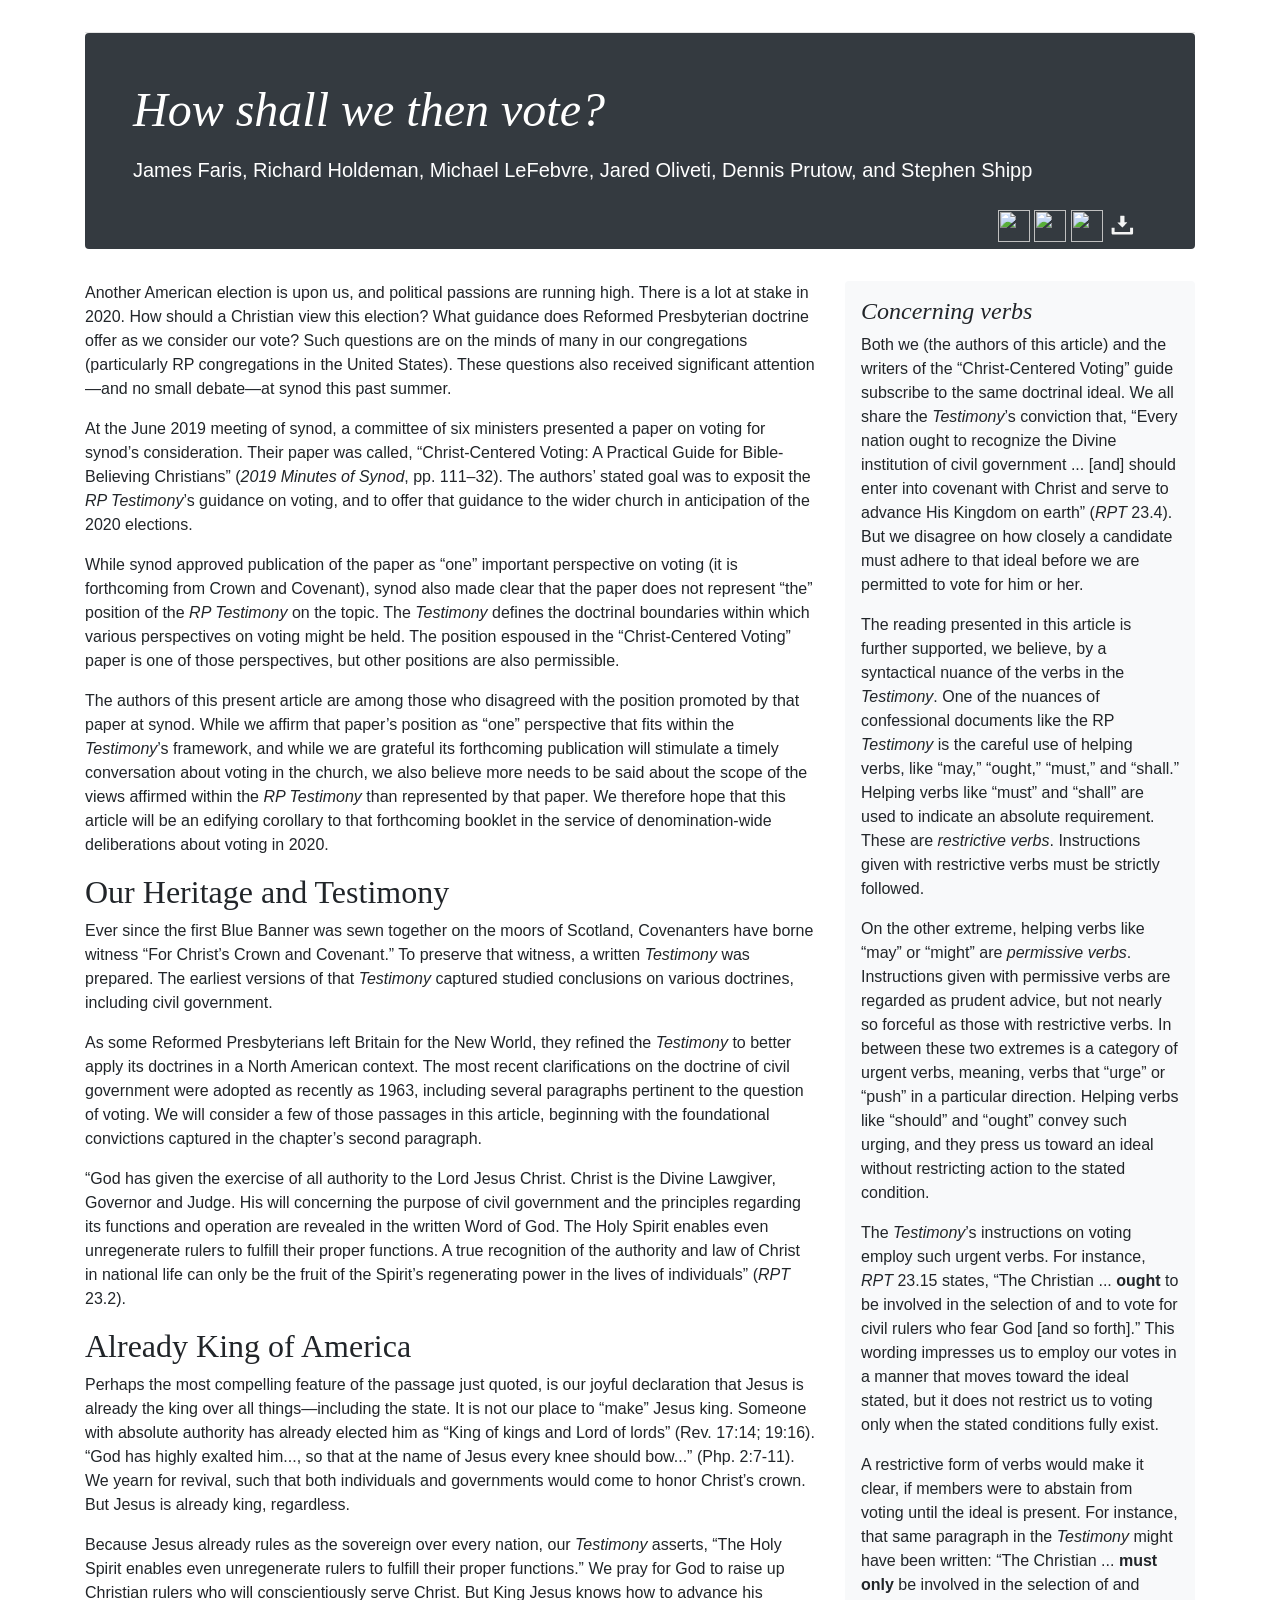
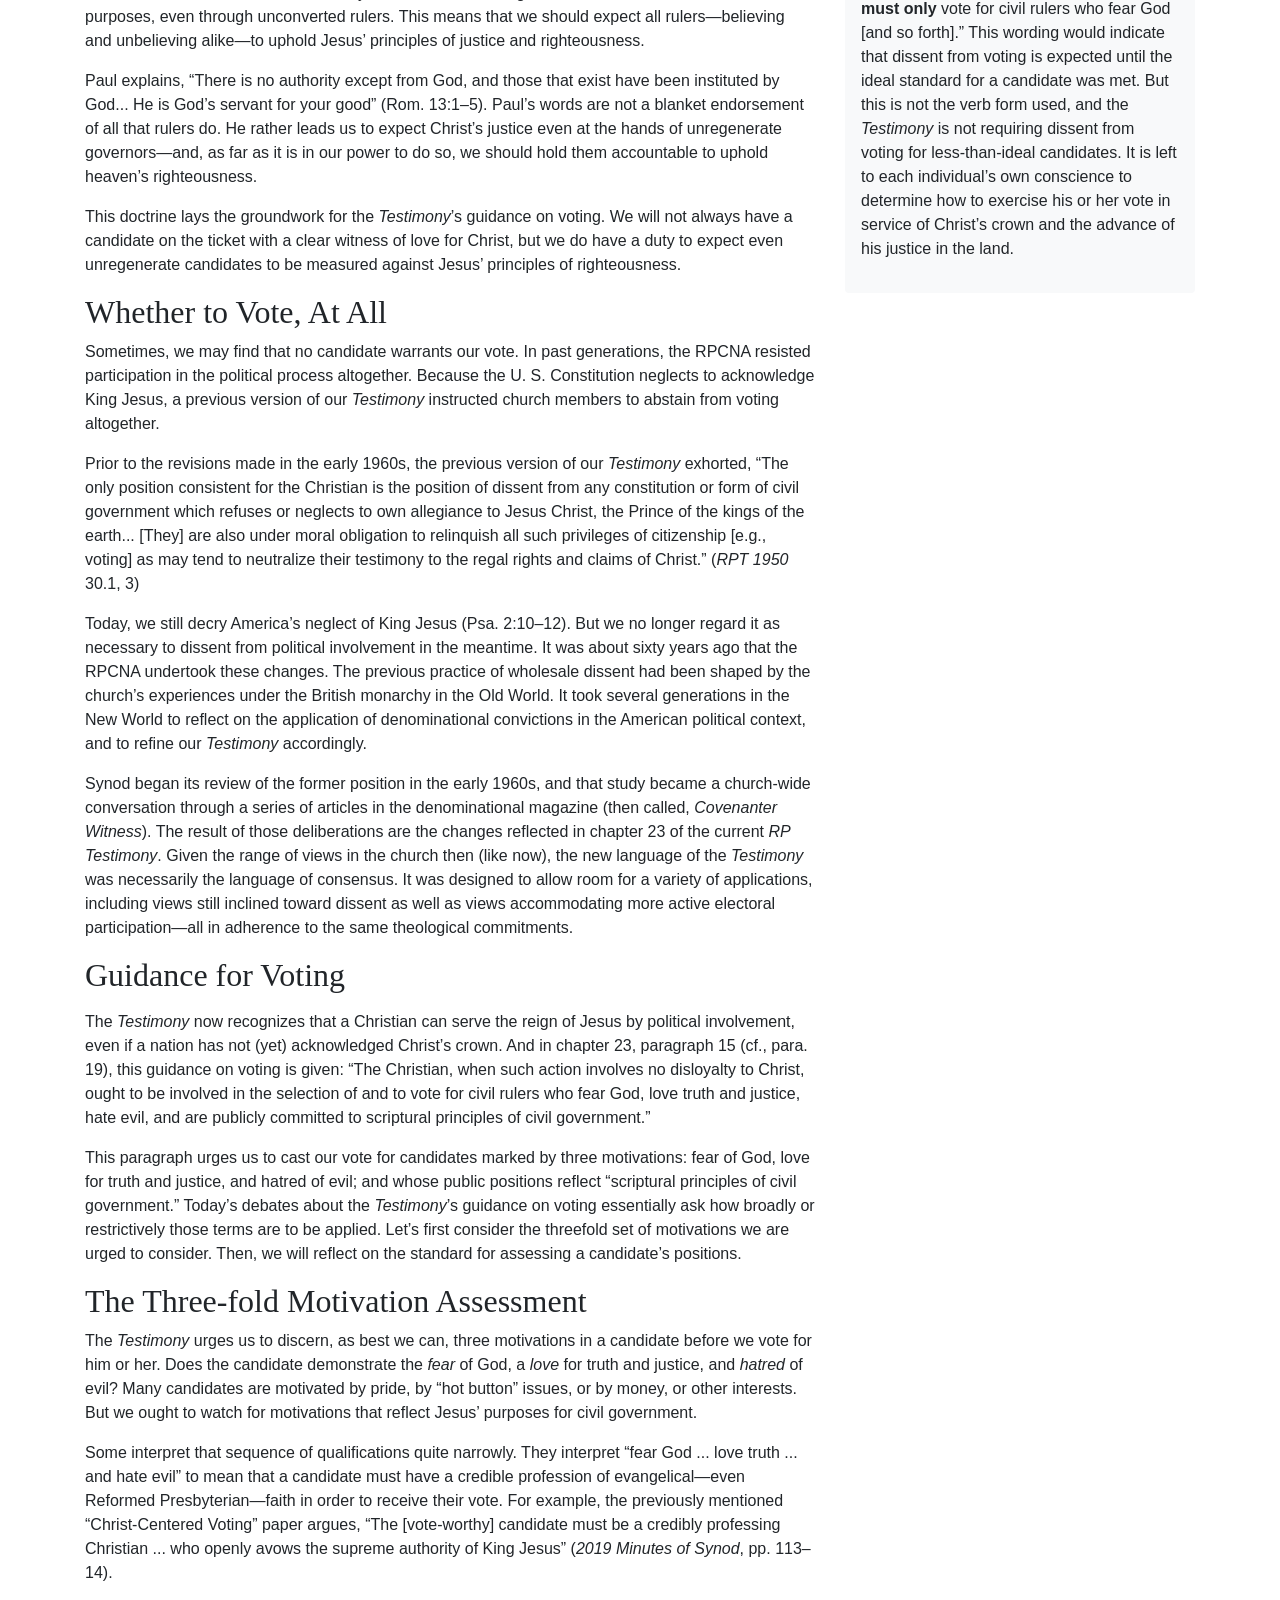
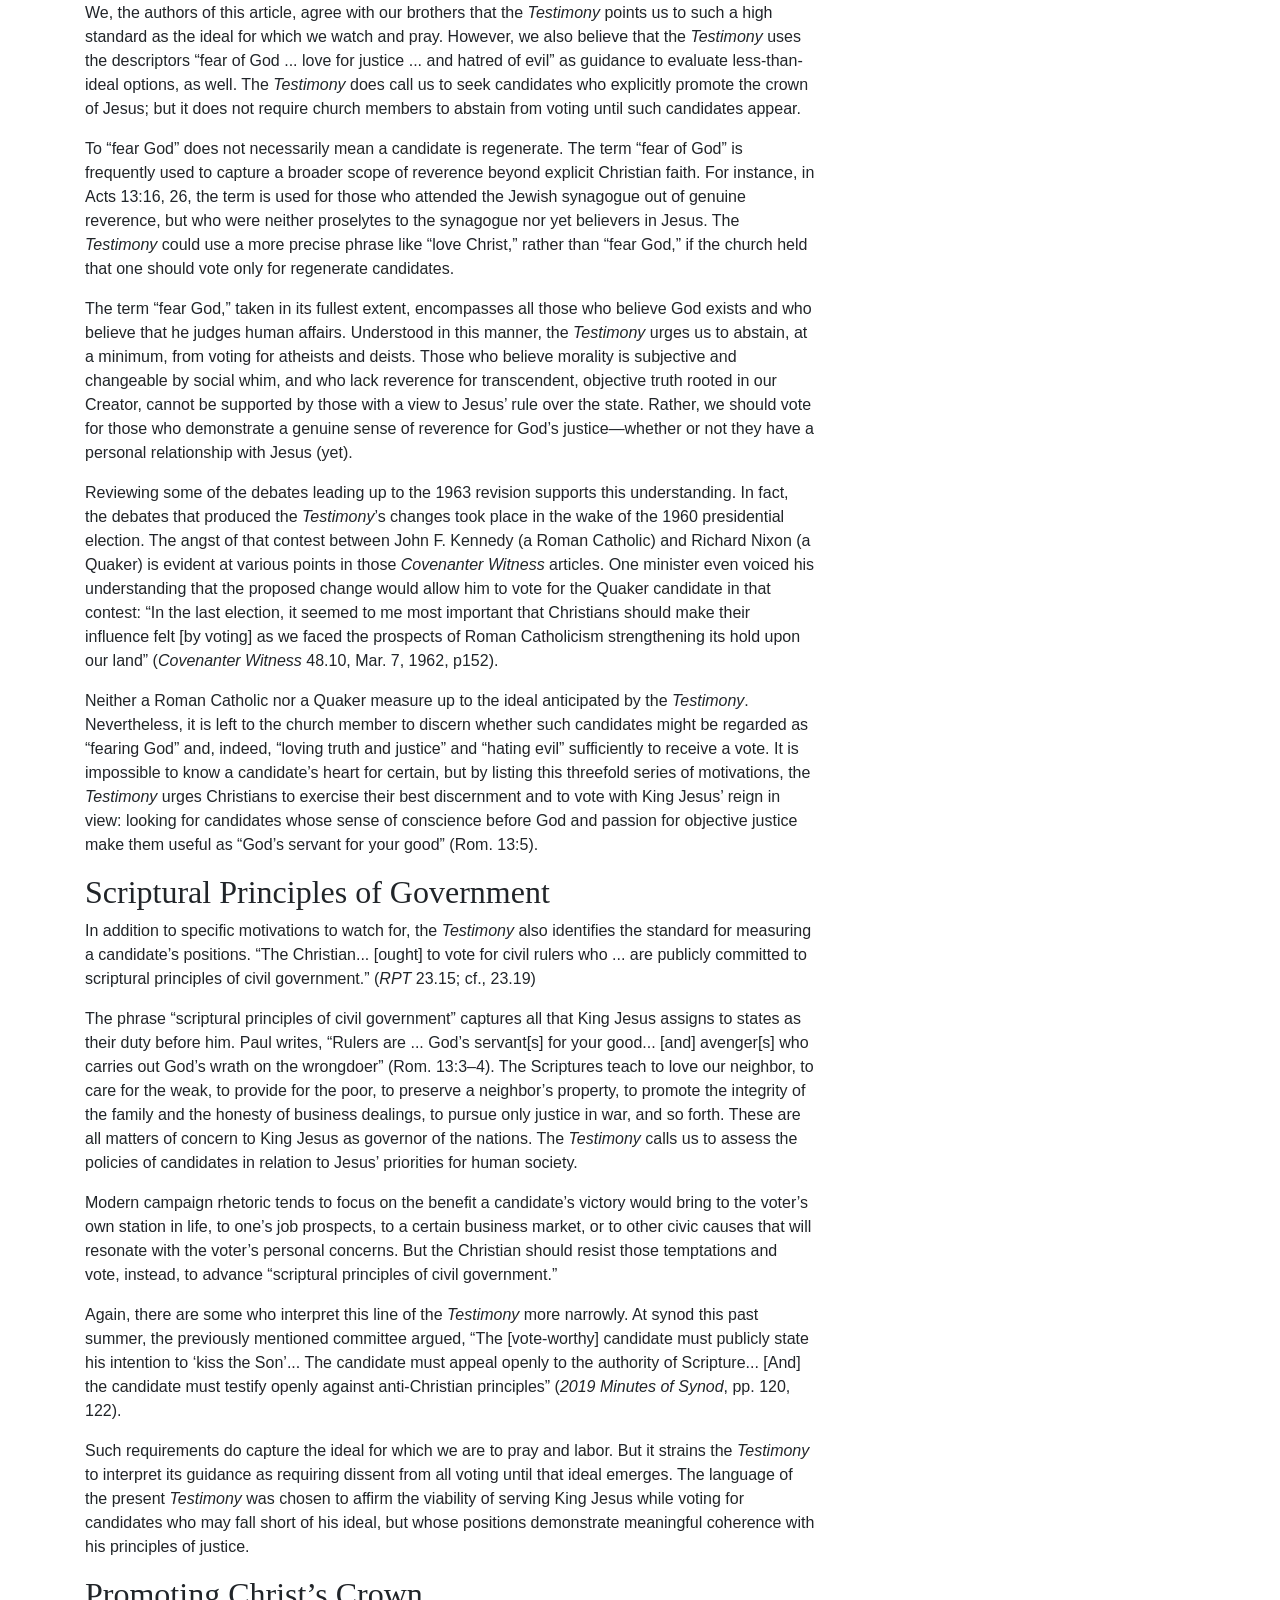
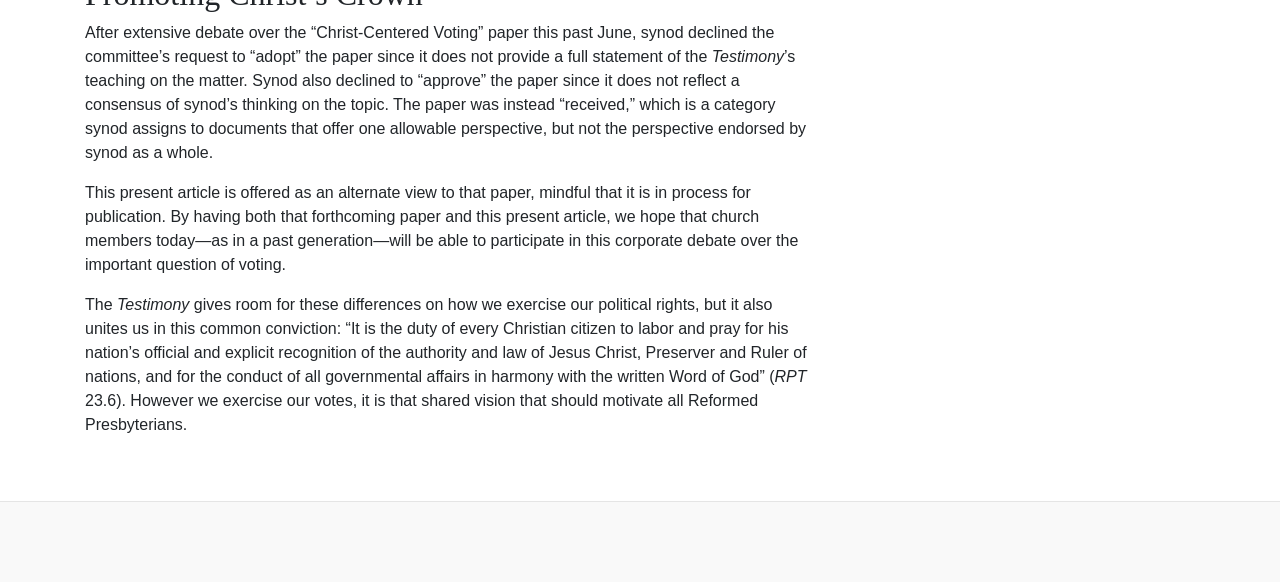
==== commit d878cf4e: "Add sharing icons" ====
--- a/index.html
+++ b/index.html
@@ -32,15 +32,16 @@
     <link href="./files/bootstrap.min.css" rel="stylesheet">
 
     <!-- Custom styles for this template -->
-    <link href="./files/css" rel="stylesheet">
+    <link href="./files/css.css" rel="stylesheet">
     <link href="./files/blog.css" rel="stylesheet">
+    <link href="./files/bootstrap-social.css" rel="stylesheet">
 </head>
 
 <body>
 
     <div class="container">
         <header class="blog-header py-3">
-            <div class="row flex-nowrap justify-content-between align-items-center">
+            <div class="row flex-nowrap justify-content-between align-items-right">
 
 
 
@@ -54,18 +55,21 @@
                 <h1 class="display-4 font-italic">How shall we then vote?</h1>
                 <p class="lead my-3">James Faris, Richard Holdeman, Michael LeFebvre, Jared Oliveti,
                     Dennis Prutow, and Stephen Shipp </p>
-
             </div>
+                <div class="sharing-icons">
+                    <a href="https://www.addtoany.com/add_to/facebook?linkurl=https%3A%2F%2Fhowshallwethenvote.com&amp;linkname=How%20Shall%20We%20Then%20Vote%3F" target="_blank"><img src="https://static.addtoany.com/buttons/facebook.svg" width="32" height="32"></a>
+                    <a href="https://www.addtoany.com/add_to/twitter?linkurl=https%3A%2F%2Fhowshallwethenvote.com&amp;linkname=How%20Shall%20We%20Then%20Vote%3F" target="_blank"><img src="https://static.addtoany.com/buttons/twitter.svg" width="32" height="32"></a>
+                    <a href="https://www.addtoany.com/add_to/email?linkurl=https%3A%2F%2Fhowshallwethenvote.com&amp;linkname=How%20Shall%20We%20Then%20Vote%3F" target="_blank"><img src="https://static.addtoany.com/buttons/email.svg" width="32" height="32"></a>
+                    <a href="./files/vote.pdf" target="_blank">
+                        <img src="./files/download.svg" width="50" height="50" style="margin-left: -10px;padding-bottom: 2px;">
+                    </a>
+                </div>
         </div>
-
-
     </div>
 
     <main role="main" class="container">
         <div class="row">
             <div class="col-md-8 blog-main">
-
-
                 <div class="blog-post">
                     <p>Another American election is upon us, and political passions are running high. There is a lot at
                         stake in 2020. How should a Christian view this election? What guidance does Reformed
--- a/files/css.css
+++ b/files/css.css
@@ -0,0 +1,68 @@
+/* cyrillic */
+@font-face {
+  font-family: 'Playfair Display';
+  font-style: normal;
+  font-weight: 700;
+  src: url(https://fonts.gstatic.com/s/playfairdisplay/v19/nuFiD-vYSZviVYUb_rj3ij__anPXDTjYgEM86xRbPQ.woff2) format('woff2');
+  unicode-range: U+0400-045F, U+0490-0491, U+04B0-04B1, U+2116;
+}
+/* vietnamese */
+@font-face {
+  font-family: 'Playfair Display';
+  font-style: normal;
+  font-weight: 700;
+  src: url(https://fonts.gstatic.com/s/playfairdisplay/v19/nuFiD-vYSZviVYUb_rj3ij__anPXDTPYgEM86xRbPQ.woff2) format('woff2');
+  unicode-range: U+0102-0103, U+0110-0111, U+01A0-01A1, U+01AF-01B0, U+1EA0-1EF9, U+20AB;
+}
+/* latin-ext */
+@font-face {
+  font-family: 'Playfair Display';
+  font-style: normal;
+  font-weight: 700;
+  src: url(https://fonts.gstatic.com/s/playfairdisplay/v19/nuFiD-vYSZviVYUb_rj3ij__anPXDTLYgEM86xRbPQ.woff2) format('woff2');
+  unicode-range: U+0100-024F, U+0259, U+1E00-1EFF, U+2020, U+20A0-20AB, U+20AD-20CF, U+2113, U+2C60-2C7F, U+A720-A7FF;
+}
+/* latin */
+@font-face {
+  font-family: 'Playfair Display';
+  font-style: normal;
+  font-weight: 700;
+  src: url(https://fonts.gstatic.com/s/playfairdisplay/v19/nuFiD-vYSZviVYUb_rj3ij__anPXDTzYgEM86xQ.woff2) format('woff2');
+  unicode-range: U+0000-00FF, U+0131, U+0152-0153, U+02BB-02BC, U+02C6, U+02DA, U+02DC, U+2000-206F, U+2074, U+20AC, U+2122, U+2191, U+2193, U+2212, U+2215, U+FEFF, U+FFFD;
+}
+/* cyrillic */
+@font-face {
+  font-family: 'Playfair Display';
+  font-style: normal;
+  font-weight: 900;
+  src: url(https://fonts.gstatic.com/s/playfairdisplay/v19/nuFiD-vYSZviVYUb_rj3ij__anPXDTjYgEM86xRbPQ.woff2) format('woff2');
+  unicode-range: U+0400-045F, U+0490-0491, U+04B0-04B1, U+2116;
+}
+/* vietnamese */
+@font-face {
+  font-family: 'Playfair Display';
+  font-style: normal;
+  font-weight: 900;
+  src: url(https://fonts.gstatic.com/s/playfairdisplay/v19/nuFiD-vYSZviVYUb_rj3ij__anPXDTPYgEM86xRbPQ.woff2) format('woff2');
+  unicode-range: U+0102-0103, U+0110-0111, U+01A0-01A1, U+01AF-01B0, U+1EA0-1EF9, U+20AB;
+}
+/* latin-ext */
+@font-face {
+  font-family: 'Playfair Display';
+  font-style: normal;
+  font-weight: 900;
+  src: url(https://fonts.gstatic.com/s/playfairdisplay/v19/nuFiD-vYSZviVYUb_rj3ij__anPXDTLYgEM86xRbPQ.woff2) format('woff2');
+  unicode-range: U+0100-024F, U+0259, U+1E00-1EFF, U+2020, U+20A0-20AB, U+20AD-20CF, U+2113, U+2C60-2C7F, U+A720-A7FF;
+}
+/* latin */
+@font-face {
+  font-family: 'Playfair Display';
+  font-style: normal;
+  font-weight: 900;
+  src: url(https://fonts.gstatic.com/s/playfairdisplay/v19/nuFiD-vYSZviVYUb_rj3ij__anPXDTzYgEM86xQ.woff2) format('woff2');
+  unicode-range: U+0000-00FF, U+0131, U+0152-0153, U+02BB-02BC, U+02C6, U+02DA, U+02DC, U+2000-206F, U+2074, U+20AC, U+2122, U+2191, U+2193, U+2212, U+2215, U+FEFF, U+FFFD;
+}
+
+.sharing-icons {
+    float: right;
+}
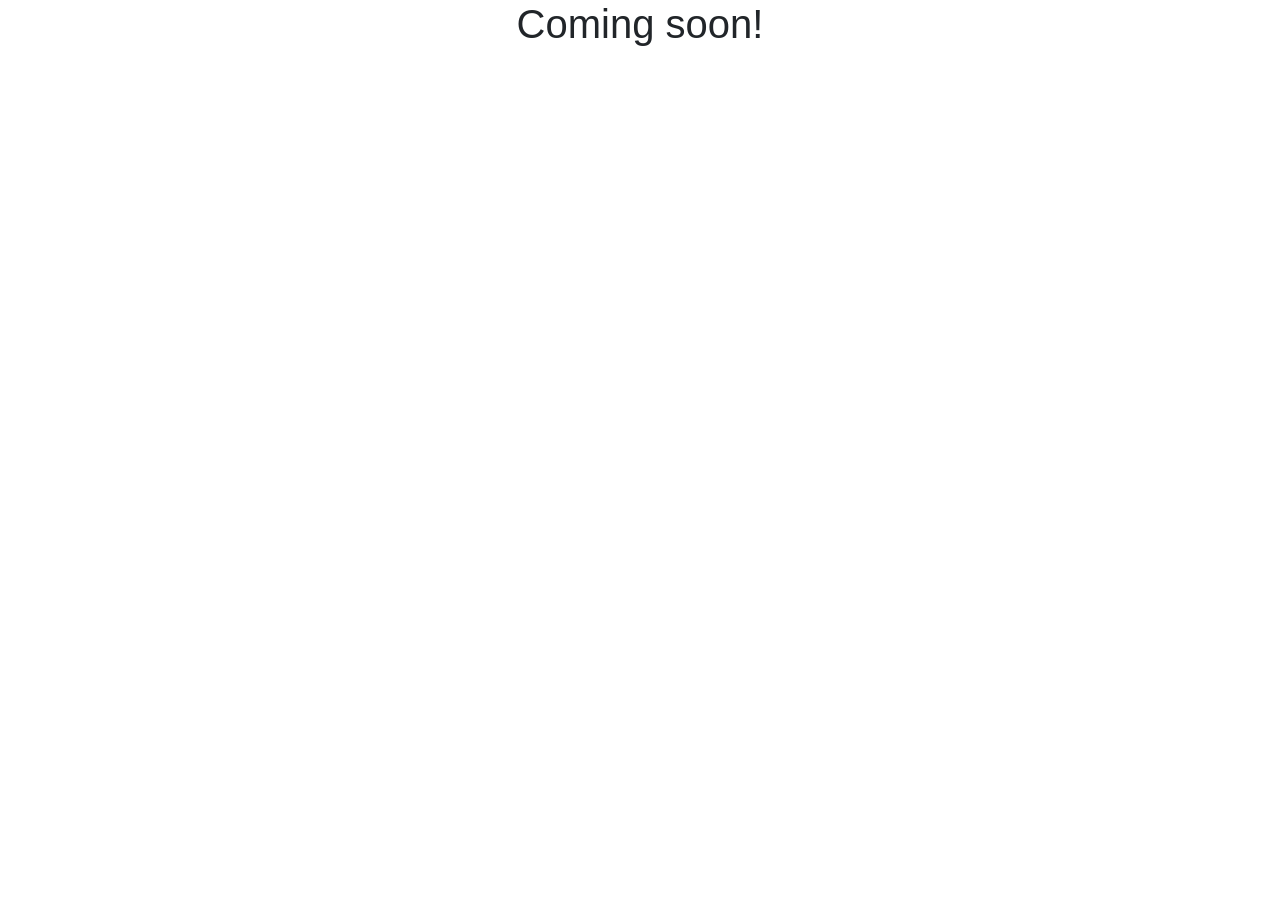
==== commit 5b9ad237: "Change to coming soon" ====
--- a/index.html
+++ b/index.html
@@ -2,429 +2,16 @@
 <html lang="en">
 
 <head>
-    <meta http-equiv="Content-Type" content="text/html; charset=UTF-8">
-
-    <meta name="viewport" content="width=device-width, initial-scale=1, shrink-to-fit=no">
-    <meta name="description" content='An alternative perspective to the "Christ-Centered Voting Guide"'>
-    <meta name="author"
-        content="James Faris, Richard Holdeman, Michael LeFebvre, Jared Olivetti, Denny Prutow, Stephen Shipp">
-    <link rel="icon" href="./files/favicon.ico">
-
-    <meta property="og:type" content="article">
-    <meta property="og:title" content="How Shall We Then Vote?">
-    <meta property="og:site_name" content="How Shall We Then Vote">
-    <meta property="og:description" content='An alternative perspective to the "Christ-Centered Voting Guide"'>
-    <meta property="og:url" content="https://howshallwethenvote.com">
-    <meta property="og:image" content="https://howshallwethenvote.com/files/vote.png">
-    <meta property="article:published_time" content="2020-02-03">
-    <meta property="article:author" content="https://www.facebook.com/james.faris.58">
-    <meta property="article:author" content="https://www.facebook.com/richard.holdeman.779">
-    <meta property="article:author" content="https://www.facebook.com/m.l.lefebvre">
-    <meta property="article:author" content="https://www.facebook.com/jared.olivetti">
-    <meta property="article:author" content="http://dennyprutow.com/">
-    <meta property="article:author" content="https://www.linkedin.com/in/stephen-shipp-ph-d-356b63a9/">
-
-    <title>How Shall We then Vote?</title>
-
-    <link rel="canonical" href="https://howshallwethenvote.com/">
-
-    <!-- Bootstrap core CSS -->
+    <meta charset="UTF-8">
+    <meta name="viewport" content="width=device-width, initial-scale=1.0">
+    <title>Coming Soon!</title>
     <link href="./files/bootstrap.min.css" rel="stylesheet">
-
-    <!-- Custom styles for this template -->
-    <link href="./files/css.css" rel="stylesheet">
-    <link href="./files/blog.css" rel="stylesheet">
-    <link href="./files/bootstrap-social.css" rel="stylesheet">
 </head>
 
 <body>
-
-    <div class="container">
-        <header class="blog-header py-3">
-            <div class="row flex-nowrap justify-content-between align-items-right">
-
-
-
-            </div>
-        </header>
-
-
-
-        <div class="jumbotron p-3 p-md-5 text-white rounded bg-dark">
-            <div class="col-md-12 px-0">
-                <h1 class="display-4 font-italic">How shall we then vote?</h1>
-                <p class="lead my-3">James Faris, Richard Holdeman, Michael LeFebvre, Jared Oliveti,
-                    Dennis Prutow, and Stephen Shipp </p>
-            </div>
-                <div class="sharing-icons">
-                    <a href="https://www.addtoany.com/add_to/facebook?linkurl=https%3A%2F%2Fhowshallwethenvote.com&amp;linkname=How%20Shall%20We%20Then%20Vote%3F" target="_blank"><img src="https://static.addtoany.com/buttons/facebook.svg" width="32" height="32"></a>
-                    <a href="https://www.addtoany.com/add_to/twitter?linkurl=https%3A%2F%2Fhowshallwethenvote.com&amp;linkname=How%20Shall%20We%20Then%20Vote%3F" target="_blank"><img src="https://static.addtoany.com/buttons/twitter.svg" width="32" height="32"></a>
-                    <a href="https://www.addtoany.com/add_to/email?linkurl=https%3A%2F%2Fhowshallwethenvote.com&amp;linkname=How%20Shall%20We%20Then%20Vote%3F" target="_blank"><img src="https://static.addtoany.com/buttons/email.svg" width="32" height="32"></a>
-                    <a href="./files/vote.pdf" target="_blank">
-                        <img src="./files/download.svg" width="50" height="50" style="margin-left: -10px;padding-bottom: 2px;">
-                    </a>
-                </div>
-        </div>
+    <div class="container" style="text-align: center;">
+        <h1>Coming soon!</h1>
     </div>
-
-    <main role="main" class="container">
-        <div class="row">
-            <div class="col-md-8 blog-main">
-                <div class="blog-post">
-                    <p>Another American election is upon us, and political passions are running high. There is a lot at
-                        stake in 2020. How should a Christian view this election? What guidance does Reformed
-                        Presbyterian doctrine offer as we consider our vote? Such questions are on the minds of many in
-                        our congregations (particularly RP congregations in the United States). These questions also
-                        received significant attention—and no small debate—at synod this past summer.
-                    </p>
-                    <p>
-                        At the June 2019 meeting of synod, a committee of six ministers presented a paper on voting for
-                        synod’s consideration. Their paper was called, “Christ-Centered Voting: A Practical Guide for
-                        Bible-Believing Christians” (<i>2019 Minutes of Synod</i>, pp. 111–32). The authors’ stated goal
-                        was to
-                        exposit the <i>RP Testimony</i>’s guidance on voting, and to offer that guidance to
-                        the wider church in
-                        anticipation of the 2020 elections.
-                    </p>
-                    <p>
-                        While synod approved publication of the paper as “one” important perspective on voting (it is
-                        forthcoming from Crown and Covenant), synod also made clear that the paper does not represent
-                        “the” position of the <i>RP Testimony</i> on the topic. The <i>Testimony</i> defines the doctrinal
-                        boundaries
-                        within which various perspectives on voting might be held. The position espoused in the
-                        “Christ-Centered Voting” paper is one of those perspectives, but other positions are also
-                        permissible.
-                    </p>
-                    <p>
-                        The authors of this present article are among those who disagreed with the position promoted by
-                        that paper at synod. While we affirm that paper’s position as “one” perspective that fits within
-                        the <i>Testimony</i>’s framework, and while we are grateful its forthcoming publication will stimulate
-                        a timely conversation about voting in the church, we also believe more needs to be said about
-                        the scope of the views affirmed within the <i>RP Testimony</i> than represented by that paper. We
-                        therefore hope that this article will be an edifying corollary to that forthcoming booklet in
-                        the service of denomination-wide deliberations about voting in 2020.
-                    </p>
-
-                    <h2>
-                        Our Heritage and Testimony
-                    </h2>
-                    Ever since the first Blue Banner was sewn together on the moors of Scotland, Covenanters have borne
-                    witness “For Christ’s Crown and Covenant.” To preserve that witness, a written <i>Testimony</i> was
-                    prepared. The earliest versions of that <i>Testimony</i> captured studied conclusions on various doctrines,
-                    including civil government.
-                    </p>
-                    <p>
-                        As some Reformed Presbyterians left Britain for the New World, they refined the <i>Testimony</i> to
-                        better apply its doctrines in a North American context. The most recent clarifications on the
-                        doctrine of civil government were adopted as recently as 1963, including several paragraphs
-                        pertinent to the question of voting. We will consider a few of those passages in this article,
-                        beginning with the foundational convictions captured in the chapter’s second paragraph.
-                    </p>
-                    <p>
-                        “God has given the exercise of all authority to the Lord Jesus Christ. Christ is the Divine
-                        Lawgiver, Governor and Judge. His will concerning the purpose of civil government and the
-                        principles regarding its functions and operation are revealed in the written Word of God. The
-                        Holy Spirit enables even unregenerate rulers to fulfill their proper functions. A true
-                        recognition of the authority and law of Christ in national life can only be the fruit of the
-                        Spirit’s regenerating power in the lives of individuals” (<i>RPT</i> 23.2).
-                    </p>
-
-                    <h2>
-                        Already King of America
-                    </h2>
-                    Perhaps the most compelling feature of the passage just quoted, is our joyful declaration that Jesus
-                    is already the king over all things—including the state. It is not our place to “make” Jesus king.
-                    Someone with absolute authority has already elected him as “King of kings and Lord of lords” (Rev.
-                    17:14; 19:16). “God has highly exalted him..., so that at the name of Jesus every knee should
-                    bow...” (Php. 2:7-11). We yearn for revival, such that both individuals and governments would come
-                    to honor Christ’s crown. But Jesus is already king, regardless.
-                    </p>
-                    Because Jesus already rules as the sovereign over every nation, our <i>Testimony</i> asserts, “The Holy
-                    Spirit enables even unregenerate rulers to fulfill their proper functions.” We pray for God to raise
-                    up Christian rulers who will conscientiously serve Christ. But King Jesus knows how to advance his
-                    purposes, even through unconverted rulers. This means that we should expect all rulers—believing and
-                    unbelieving alike—to uphold Jesus’ principles of justice and righteousness.
-                    </p>
-                    <p>
-                        Paul explains, “There is no authority except from God, and those that exist have been instituted
-                        by God... He is God’s servant for your good” (Rom. 13:1–5). Paul’s words are not a blanket
-                        endorsement of all that rulers do. He rather leads us to expect Christ’s justice even at the
-                        hands of unregenerate governors—and, as far as it is in our power to do so, we should hold them
-                        accountable to uphold heaven’s righteousness.
-                    </p>
-                    <p>
-                    This doctrine lays the groundwork for the <i>Testimony</i>’s guidance on voting. We will not always
-                        have a candidate on the ticket with a clear witness of love for Christ, but we do have a duty to
-                        expect even unregenerate candidates to be measured against Jesus’ principles of righteousness.
-                    </p>
-
-                    <h2>
-                        Whether to Vote, At All
-                    </h2>
-                    Sometimes, we may find that no candidate warrants our vote. In past generations, the RPCNA resisted
-                    participation in the political process altogether. Because the U. S. Constitution neglects to
-                    acknowledge King Jesus, a previous version of our <i>Testimony</i> instructed church members to abstain
-                    from voting altogether.
-                    </p>
-                    <p>
-                    Prior to the revisions made in the early 1960s, the previous version of our <i>Testimony</i> exhorted,
-                        “The only position consistent for the Christian is the position of dissent from any constitution
-                        or form of civil government which refuses or neglects to own allegiance to Jesus Christ, the
-                        Prince of the kings of the earth... [They] are also under moral obligation to relinquish all
-                        such privileges of citizenship [e.g., voting] as may tend to neutralize their testimony to the
-                        regal rights and claims of Christ.” (<i>RPT 1950</i> 30.1, 3)
-                    </p>
-                    <p>
-                        Today, we still decry America’s neglect of King Jesus (Psa. 2:10–12). But we no longer regard it
-                        as necessary to dissent from political involvement in the meantime. It was about sixty years ago
-                        that the RPCNA undertook these changes. The previous practice of wholesale dissent had been
-                        shaped by the church’s experiences under the British monarchy in the Old World. It took several
-                        generations in the New World to reflect on the application of denominational convictions in the
-                        American political context, and to refine our <i>Testimony</i> accordingly.
-                    </p>
-                    <p>
-                        Synod began its review of the former position in the early 1960s, and that study became a
-                        church-wide conversation through a series of articles in the denominational magazine (then
-                        called, <i>Covenanter Witness</i>). The result of those deliberations are the changes reflected in
-                        chapter 23 of the current <i>RP Testimony</i>. Given the range of views in the church then (like now),
-                        the new language of the <i>Testimony</i> was necessarily the language of consensus. It was designed to
-                        allow room for a variety of applications, including views still inclined toward dissent as well
-                        as views accommodating more active electoral participation—all in adherence to the same
-                        theological commitments.
-                    </p>
-
-                    <h2>
-                        Guidance for Voting
-                    </h2>
-                    </p>
-                    <p>
-                    The <i>Testimony</i> now recognizes that a Christian can serve the reign of Jesus by political
-                        involvement, even if a nation has not (yet) acknowledged Christ’s crown. And in chapter 23,
-                        paragraph 15 (cf., para. 19), this guidance on voting is given: “The Christian, when such action
-                        involves no disloyalty to Christ, ought to be involved in the selection of and to vote for civil
-                        rulers who fear God, love truth and justice, hate evil, and are publicly committed to scriptural
-                        principles of civil government.”
-                    </p>
-                    <p>
-                        This paragraph urges us to cast our vote for candidates marked by three motivations: fear of
-                        God, love for truth and justice, and hatred of evil; and whose public positions reflect
-                        “scriptural principles of civil government.” Today’s debates about the <i>Testimony</i>’s guidance on
-                        voting essentially ask how broadly or restrictively those terms are to be applied. Let’s first
-                        consider the threefold set of motivations we are urged to consider. Then, we will reflect on the
-                        standard for assessing a candidate’s positions.
-                    </p>
-
-                    <h2>
-                        The Three-fold Motivation Assessment
-                    </h2>
-                    <p>
-                    The <i>Testimony</i> urges us to discern, as best we can, three motivations in a candidate before we
-                    vote for him or her. Does the candidate demonstrate the <i>fear</i> of God, a <i>love</i> for truth and
-                    justice, and <i>hatred</i> of evil? Many candidates are motivated by pride, by “hot button” issues, or
-                        by money, or other interests. But we ought to watch for motivations that reflect Jesus’ purposes
-                        for civil government.
-                    </p>
-                    <p>
-                        Some interpret that sequence of qualifications quite narrowly. They interpret “fear God ... love
-                        truth ... and hate evil” to mean that a candidate must have a credible profession of
-                        evangelical—even Reformed Presbyterian—faith in order to receive their vote. For example, the
-                        previously mentioned “Christ-Centered Voting” paper argues, “The [vote-worthy] candidate must be
-                        a credibly professing Christian ... who openly avows the supreme authority of King Jesus” (<i>2019
-                            Minutes of Synod</i>, pp. 113–14).
-                    </p>
-                    <p>
-                    We, the authors of this article, agree with our brothers that the <i>Testimony</i> points us to such a
-                        high standard as the ideal for which we watch and pray. However, we also believe that the
-                        <i>Testimony</i> uses the descriptors “fear of God ... love for justice ... and hatred of evil” as
-                        guidance to evaluate less-than-ideal options, as well. The <i>Testimony</i> does call us to seek
-                        candidates who explicitly promote the crown of Jesus; but it does not require church members to
-                        abstain from voting until such candidates appear.
-                    </p>
-                    <p>
-                        To “fear God” does not necessarily mean a candidate is regenerate. The term “fear of God” is
-                        frequently used to capture a broader scope of reverence beyond explicit Christian faith. For
-                        instance, in Acts 13:16, 26, the term is used for those who attended the Jewish synagogue out of
-                        genuine reverence, but who were neither proselytes to the synagogue nor yet believers in Jesus.
-                        The <i>Testimony</i> could use a more precise phrase like “love Christ,” rather than “fear God,” if the
-                        church held that one should vote only for regenerate candidates.
-                    </p>
-                    <p>
-                        The term “fear God,” taken in its fullest extent, encompasses all those who believe God exists
-                        and who believe that he judges human affairs. Understood in this manner, the <i>Testimony</i> urges us
-                        to abstain, at a minimum, from voting for atheists and deists. Those who believe morality is
-                        subjective and changeable by social whim, and who lack reverence for transcendent, objective
-                        truth rooted in our Creator, cannot be supported by those with a view to Jesus’ rule over the
-                        state. Rather, we should vote for those who demonstrate a genuine sense of reverence for God’s
-                        justice—whether or not they have a personal relationship with Jesus (yet).
-                    </p>
-                    <p>
-                        Reviewing some of the debates leading up to the 1963 revision supports this understanding. In
-                        fact, the debates that produced the <i>Testimony</i>’s changes took place in the wake of the 1960
-                        presidential election. The angst of that contest between John F. Kennedy (a Roman Catholic) and
-                        Richard Nixon (a Quaker) is evident at various points in those <i>Covenanter Witness</i> articles. One
-                        minister even voiced his understanding that the proposed change would allow him to vote for the
-                        Quaker candidate in that contest: “In the last election, it seemed to me most important that
-                        Christians should make their influence felt [by voting] as we faced the prospects of Roman
-                        Catholicism strengthening its hold upon our land” (<i>Covenanter Witness</i> 48.10, Mar. 7, 1962,
-                        p152).
-                    </p>
-                    <p>
-                    Neither a Roman Catholic nor a Quaker measure up to the ideal anticipated by the <i>Testimony</i>.
-                        Nevertheless, it is left to the church member to discern whether such candidates might be
-                        regarded as “fearing God” and, indeed, “loving truth and justice” and “hating evil” sufficiently
-                        to receive a vote. It is impossible to know a candidate’s heart for certain, but by listing this
-                        threefold series of motivations, the <i>Testimony</i> urges Christians to exercise their best
-                        discernment and to vote with King Jesus’ reign in view: looking for candidates whose sense of
-                        conscience before God and passion for objective justice make them useful as “God’s servant for
-                        your good” (Rom. 13:5).
-                    </p>
-
-                    <h2>
-                        Scriptural Principles of Government
-                    </h2>
-                    <p>
-                    In addition to specific motivations to watch for, the <i>Testimony</i> also identifies the standard for
-                        measuring a candidate’s positions. “The Christian... [ought] to vote for civil rulers who ...
-                        are publicly committed to scriptural principles of civil government.” (<i>RPT</i> 23.15; cf., 23.19)
-                    </p>
-                    <p>
-                        The phrase “scriptural principles of civil government” captures all that King Jesus assigns to
-                        states as their duty before him. Paul writes, “Rulers are ... God’s servant[s] for your good...
-                        [and] avenger[s] who carries out God’s wrath on the wrongdoer” (Rom. 13:3–4). The Scriptures
-                        teach to love our neighbor, to care for the weak, to provide for the poor, to preserve a
-                        neighbor’s property, to promote the integrity of the family and the honesty of business
-                        dealings, to pursue only justice in war, and so forth. These are all matters of concern to King
-                        Jesus as governor of the nations. The <i>Testimony</i> calls us to assess the policies of candidates in
-                        relation to Jesus’ priorities for human society.
-                    </p>
-                    <p>
-                        Modern campaign rhetoric tends to focus on the benefit a candidate’s victory would bring to the
-                        voter’s own station in life, to one’s job prospects, to a certain business market, or to other
-                        civic causes that will resonate with the voter’s personal concerns. But the Christian should
-                        resist those temptations and vote, instead, to advance “scriptural principles of civil
-                        government.”
-                    </p>
-                    <p>
-                    Again, there are some who interpret this line of the <i>Testimony</i> more narrowly. At synod this past
-                        summer, the previously mentioned committee argued, “The [vote-worthy] candidate must publicly
-                        state his intention to ‘kiss the Son’... The candidate must appeal openly to the authority of
-                        Scripture... [And] the candidate must testify openly against anti-Christian principles” (<i>2019
-                            Minutes of Synod</i>, pp. 120, 122).
-                    </p>
-                    <p>
-                        Such requirements do capture the ideal for which we are to pray and labor. But it strains the
-                        <i>Testimony</i> to interpret its guidance as requiring dissent from all voting until that ideal
-                        emerges. The language of the present <i>Testimony</i> was chosen to affirm the viability of serving
-                        King Jesus while voting for candidates who may fall short of his ideal, but whose positions
-                        demonstrate meaningful coherence with his principles of justice.
-                    </p>
-
-                    <h2>
-                        Promoting Christ’s Crown
-                    </h2>
-                    <p>
-                        After extensive debate over the “Christ-Centered Voting” paper this past June, synod declined
-                        the committee’s request to “adopt” the paper since it does not provide a full statement of the
-                        <i>Testimony</i>’s teaching on the matter. Synod also declined to “approve” the paper since it does not
-                        reflect a consensus of synod’s thinking on the topic. The paper was instead “received,” which is
-                        a category synod assigns to documents that offer one allowable perspective, but not the
-                        perspective endorsed by synod as a whole.
-                    </p>
-                    <p>
-                        This present article is offered as an alternate view to that paper, mindful that it is in
-                        process for publication. By having both that forthcoming paper and this present article, we hope
-                        that church members today—as in a past generation—will be able to participate in this corporate
-                        debate over the important question of voting.
-                    </p>
-                    <p>
-                    The <i>Testimony</i> gives room for these differences on how we exercise our political rights, but it
-                        also unites us in this common conviction: “It is the duty of every Christian citizen to labor
-                        and pray for his nation’s official and explicit recognition of the authority and law of Jesus
-                        Christ, Preserver and Ruler of nations, and for the conduct of all governmental affairs in
-                        harmony with the written Word of God” (<i>RPT</i> 23.6). However we exercise our votes, it is that
-                        shared vision that should motivate all Reformed Presbyterians.
-                        <p>
-                </div>
-
-
-
-
-
-
-
-            </div><!-- /.blog-main -->
-
-            <aside class="col-md-4 blog-sidebar">
-                <div class="p-3 mb-3 bg-light rounded">
-                    <h4 class="font-italic">Concerning verbs</h4>
-                    <p>
-                        Both we (the authors of this article) and the writers of the “Christ-Centered Voting” guide
-                        subscribe to the same doctrinal ideal. We all share the <i>Testimony</i>’s conviction that, “Every
-                        nation ought to recognize the Divine institution of civil government ... [and] should enter into
-                        covenant with Christ and serve to advance His Kingdom on earth” (<i>RPT</i> 23.4). But we disagree on
-                        how closely a candidate must adhere to that ideal before we are permitted to vote for him or
-                        her.
-                    </p>
-                    <p>
-                        The reading presented in this article is further supported, we believe, by a syntactical nuance
-                        of the verbs in the <i>Testimony</i>. One of the nuances of confessional documents like the RP
-                        <i>Testimony</i> is the careful use of helping verbs, like “may,” “ought,” “must,” and “shall.” Helping
-                        verbs like “must” and “shall” are used to indicate an absolute requirement. These are
-                        <i>restrictive verbs</i>. Instructions given with restrictive verbs must be strictly followed.
-                    </p>
-                    <p>
-                    On the other extreme, helping verbs like “may” or “might” are <i>permissive verbs</i>. Instructions
-                        given with permissive verbs are regarded as prudent advice, but not nearly so forceful as those
-                        with restrictive verbs. In between these two extremes is a category of urgent verbs, meaning,
-                        verbs that “urge” or “push” in a particular direction. Helping verbs like “should” and “ought”
-                        convey such urging, and they press us toward an ideal without restricting action to the stated
-                        condition.
-                    </p>
-                    <p>
-                    The <i>Testimony</i>’s instructions on voting employ such urgent verbs. For instance, <i>RPT</i> 23.15 states,
-                    “The Christian ... <b>ought</b> to be involved in the selection of and to vote for civil rulers who
-                        fear God [and so forth].” This wording impresses us to employ our votes in a manner that moves
-                        toward the ideal stated, but it does not restrict us to voting only when the stated conditions
-                        fully exist.
-                    </p>
-                    <p>
-                        A restrictive form of verbs would make it clear, if members were to abstain from voting until
-                        the ideal is present. For instance, that same paragraph in the <i>Testimony</i> might have been
-                        written: “The Christian ... <b>must only</b> be involved in the selection of and <b>must only</b> vote for
-                        civil rulers who fear God [and so forth].” This wording would indicate that dissent from voting
-                        is expected until the ideal standard for a candidate was met. But this is not the verb form
-                        used, and the <i>Testimony</i> is not requiring dissent from voting for less-than-ideal candidates. It
-                        is left to each individual’s own conscience to determine how to exercise his or her vote in
-                        service of Christ’s crown and the advance of his justice in the land.
-                    </p>
-                </div>
-
-            </aside><!-- /.blog-sidebar -->
-
-        </div><!-- /.row -->
-
-    </main><!-- /.container -->
-
-    <footer class="blog-footer">
-    </footer>
-
-
-    <!--
-    <svg xmlns="http://www.w3.org/2000/svg" width="200" height="250" viewBox="0 0 200 250" preserveAspectRatio="none"
-        style="display: none; visibility: hidden; position: absolute; top: -100%; left: -100%;">
-        <defs>
-            <style type="text/css"></style>
-        </defs><text x="0" y="13"
-            style="font-weight:bold;font-size:13pt;font-family:Arial, Helvetica, Open Sans, sans-serif">Thumbnail</text>
-    </svg><svg xmlns="http://www.w3.org/2000/svg" width="200" height="250" viewBox="0 0 200 250"
-        preserveAspectRatio="none"
-        style="display: none; visibility: hidden; position: absolute; top: -100%; left: -100%;">
-        <defs>
-            <style type="text/css"></style>
-        </defs><text x="0" y="13"
-            style="font-weight:bold;font-size:13pt;font-family:Arial, Helvetica, Open Sans, sans-serif">Thumbnail</text>
-    </svg>
-    -->
 </body>
 
-</html>
+</html>
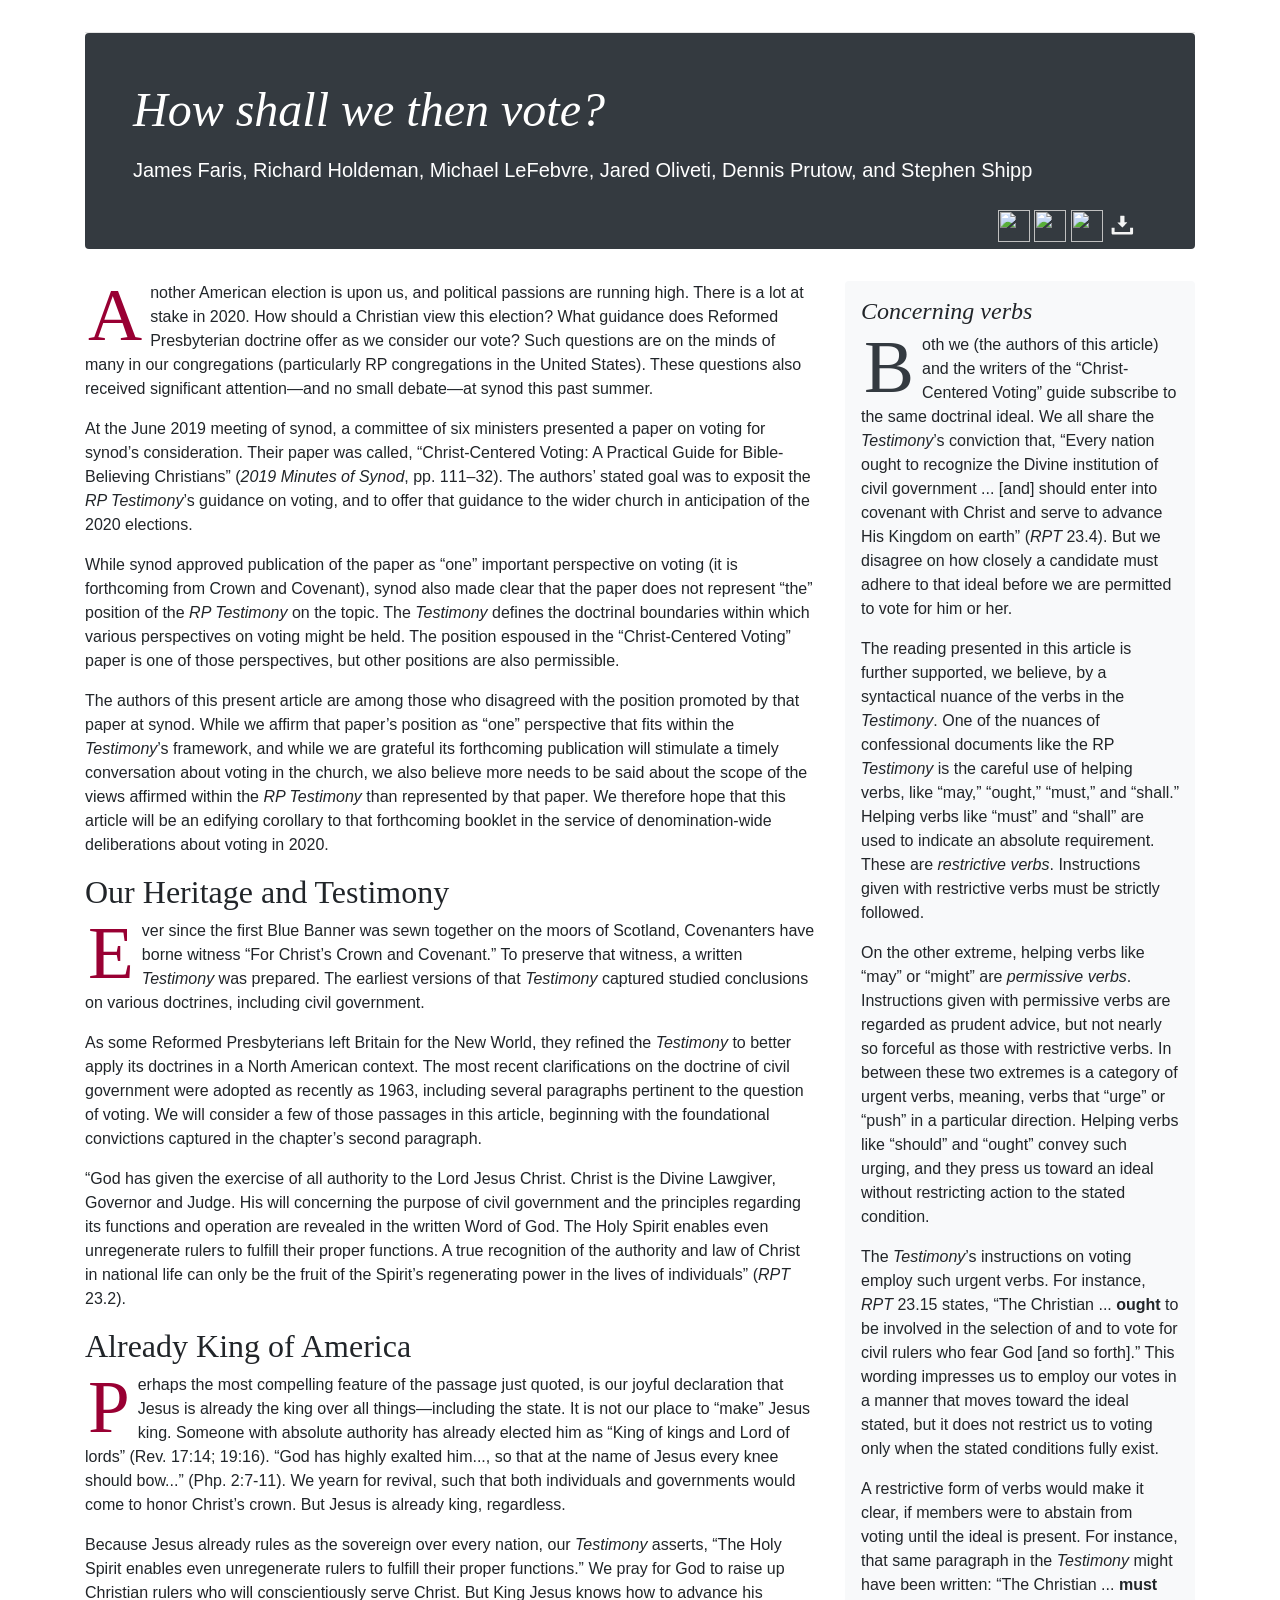
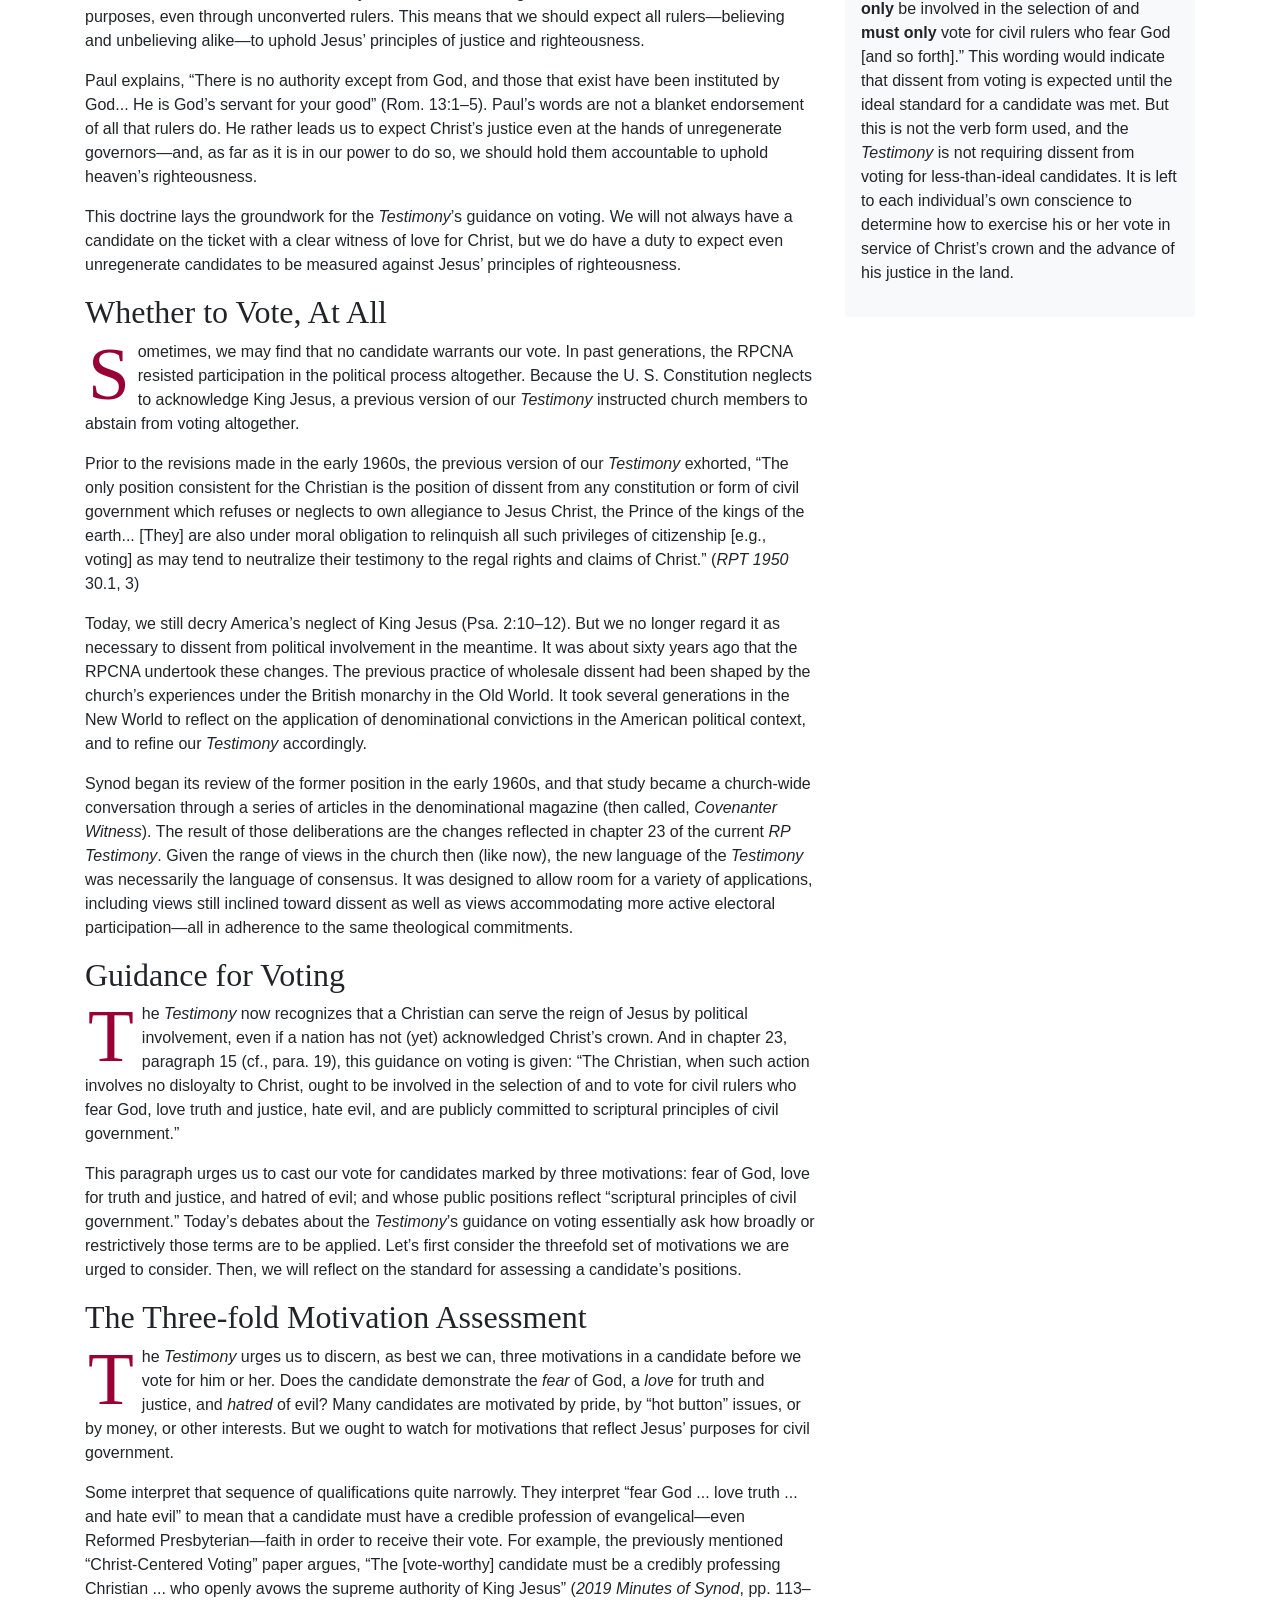
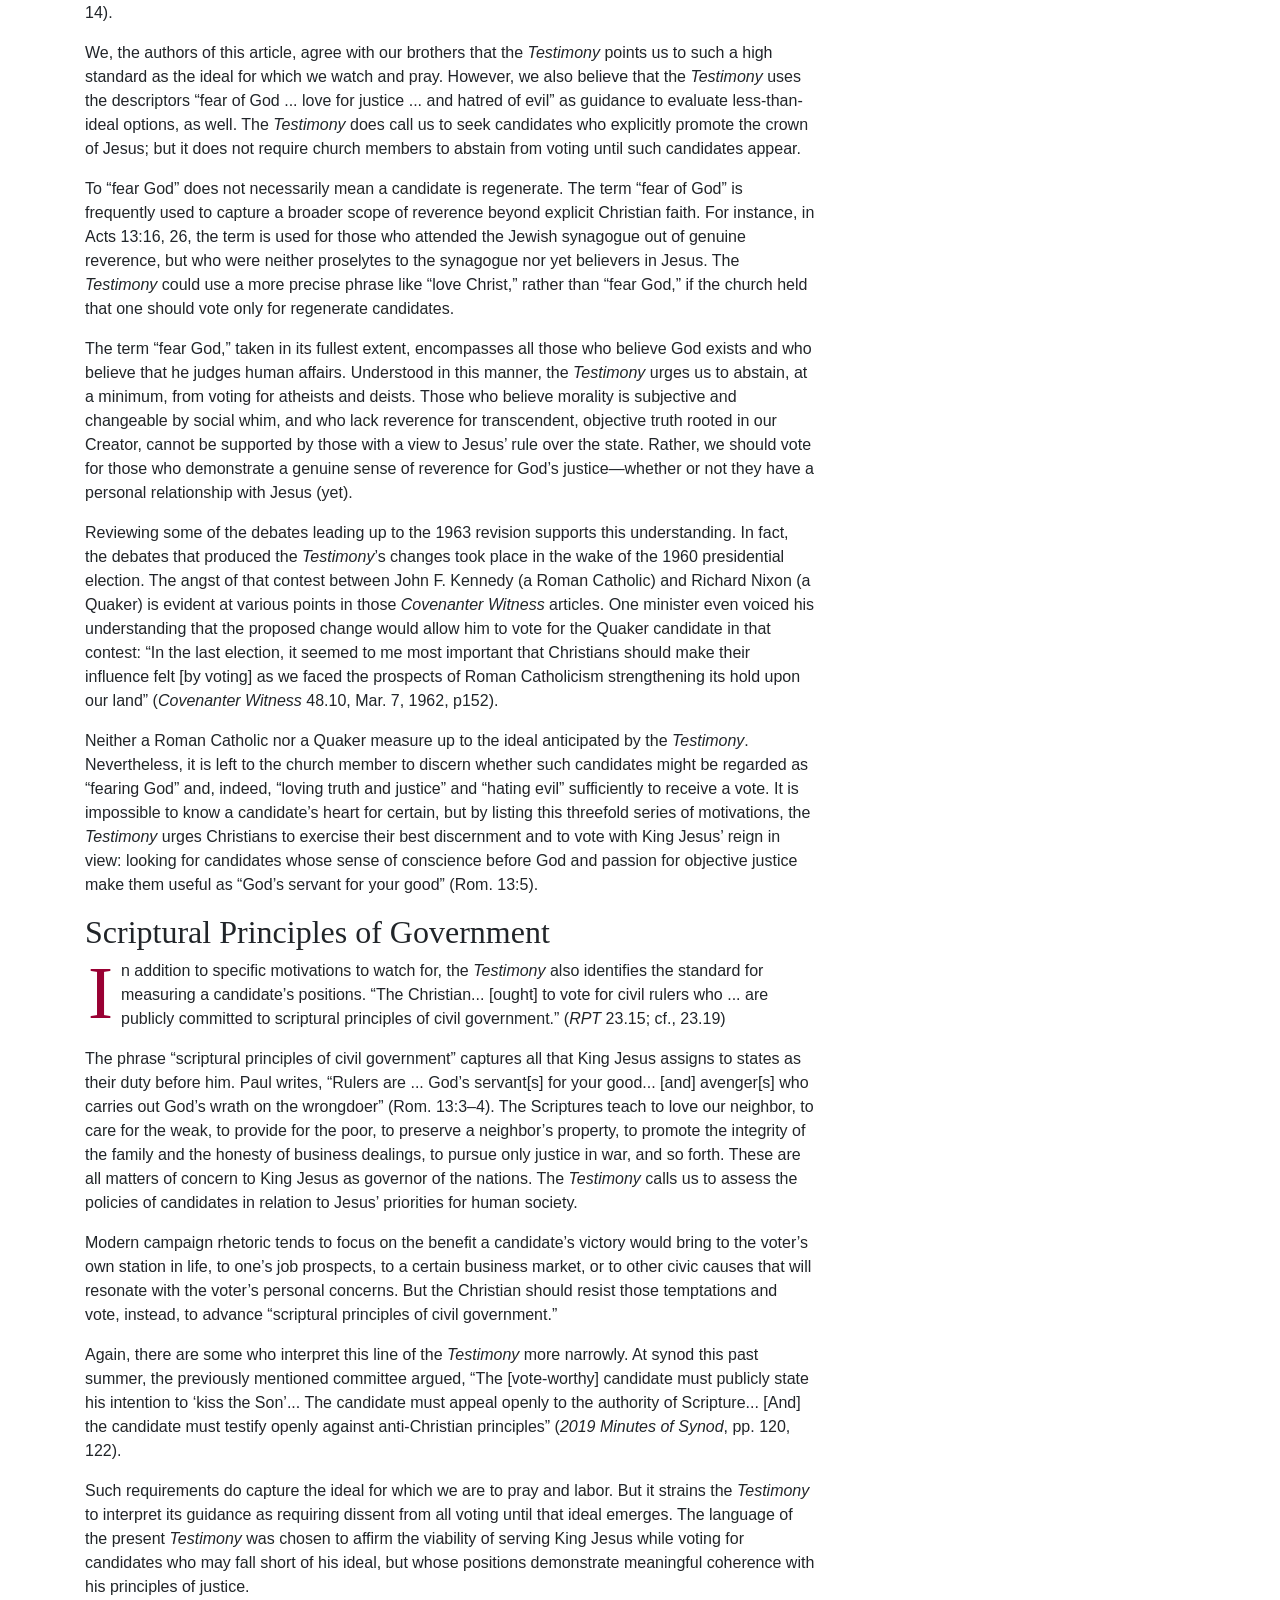
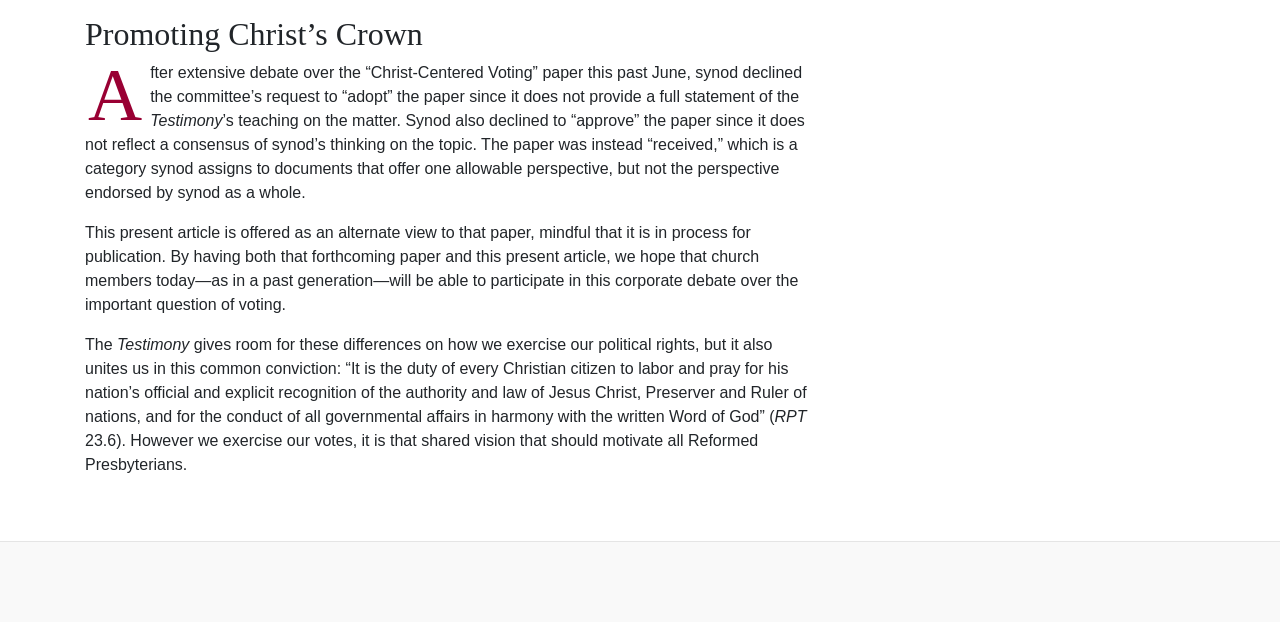
==== commit c72cbfb1: "Go live" ====
--- a/index.html
+++ b/index.html
@@ -2,16 +2,483 @@
 <html lang="en">
 
 <head>
-    <meta charset="UTF-8">
-    <meta name="viewport" content="width=device-width, initial-scale=1.0">
-    <title>Coming Soon!</title>
+    <meta http-equiv="Content-Type" content="text/html; charset=UTF-8">
+
+    <meta name="viewport" content="width=device-width, initial-scale=1, shrink-to-fit=no">
+    <meta name="description" content='An alternative perspective to the "Christ-Centered Voting Guide"'>
+    <meta name="author"
+        content="James Faris, Richard Holdeman, Michael LeFebvre, Jared Olivetti, Denny Prutow, Stephen Shipp">
+    <link rel="icon" href="./files/favicon.ico">
+
+    <meta property="og:type" content="article">
+    <meta property="og:title" content="How Shall We Then Vote?">
+    <meta property="og:site_name" content="How Shall We Then Vote">
+    <meta property="og:description" content='An alternative perspective to the "Christ-Centered Voting Guide"'>
+    <meta property="og:url" content="https://howshallwethenvote.com">
+    <meta property="og:image" content="https://howshallwethenvote.com/files/vote.png">
+    <meta property="article:published_time" content="2020-02-03">
+    <meta property="article:author" content="https://www.facebook.com/james.faris.58">
+    <meta property="article:author" content="https://www.facebook.com/richard.holdeman.779">
+    <meta property="article:author" content="https://www.facebook.com/m.l.lefebvre">
+    <meta property="article:author" content="https://www.facebook.com/jared.olivetti">
+    <meta property="article:author" content="http://dennyprutow.com/">
+    <meta property="article:author" content="https://www.linkedin.com/in/stephen-shipp-ph-d-356b63a9/">
+
+    <title>How Shall We then Vote?</title>
+
+    <link rel="canonical" href="https://howshallwethenvote.com/">
+
+    <!-- Bootstrap core CSS -->
     <link href="./files/bootstrap.min.css" rel="stylesheet">
+
+    <!-- Custom styles for this template -->
+    <link href="./files/css.css" rel="stylesheet">
+    <link href="./files/blog.css" rel="stylesheet">
 </head>
 
 <body>
-    <div class="container" style="text-align: center;">
-        <h1>Coming soon!</h1>
+
+    <div class="container">
+        <header class="blog-header py-3">
+            <div class="row flex-nowrap justify-content-between align-items-right">
+
+
+
+            </div>
+        </header>
+
+        <div class="jumbotron p-md-5 text-white rounded bg-dark">
+            <div class="col-md-12 px-0">
+                <h1 class="display-4 font-italic">How shall we then vote?</h1>
+                <p class="lead my-3">James Faris, Richard Holdeman, Michael LeFebvre, Jared Oliveti,
+                    Dennis Prutow, and Stephen Shipp </p>
+            </div>
+            <div class="sharing-icons">
+                <a href="https://www.addtoany.com/add_to/facebook?linkurl=https%3A%2F%2Fhowshallwethenvote.com&amp;linkname=How%20Shall%20We%20Then%20Vote%3F"
+                    target="_blank"><img src="https://static.addtoany.com/buttons/facebook.svg" width="32"
+                        height="32"></a>
+                <a href="https://www.addtoany.com/add_to/twitter?linkurl=https%3A%2F%2Fhowshallwethenvote.com&amp;linkname=How%20Shall%20We%20Then%20Vote%3F"
+                    target="_blank"><img src="https://static.addtoany.com/buttons/twitter.svg" width="32"
+                        height="32"></a>
+                <a href="https://www.addtoany.com/add_to/email?linkurl=https%3A%2F%2Fhowshallwethenvote.com&amp;linkname=How%20Shall%20We%20Then%20Vote%3F"
+                    target="_blank"><img src="https://static.addtoany.com/buttons/email.svg" width="32" height="32"></a>
+                <a href="./files/vote.pdf" target="_blank">
+                    <img src="./files/download.svg" width="50" height="50"
+                        style="margin-left: -10px;padding-bottom: 2px;">
+                </a>
+            </div>
+        </div>
     </div>
+
+    <main role="main" class="container">
+        <div class="row">
+            <div class="col-md-8 blog-main">
+                <div class="blog-post">
+                    <p>Another American election is upon us, and political passions are running high. There is a lot at
+                        stake in 2020. How should a Christian view this election? What guidance does Reformed
+                        Presbyterian doctrine offer as we consider our vote? Such questions are on the minds of many in
+                        our congregations (particularly RP congregations in the United States). These questions also
+                        received significant attention—and no small debate—at synod this past summer.
+                    </p>
+                    <p>
+                        At the June 2019 meeting of synod, a committee of six ministers presented a paper on voting for
+                        synod’s consideration. Their paper was called, “Christ-Centered Voting: A Practical Guide for
+                        Bible-Believing Christians” (<i>2019 Minutes of Synod</i>, pp. 111–32). The authors’ stated goal
+                        was to
+                        exposit the <i>RP Testimony</i>’s guidance on voting, and to offer that guidance to
+                        the wider church in
+                        anticipation of the 2020 elections.
+                    </p>
+                    <p>
+                        While synod approved publication of the paper as “one” important perspective on voting (it is
+                        forthcoming from Crown and Covenant), synod also made clear that the paper does not represent
+                        “the” position of the <i>RP Testimony</i> on the topic. The <i>Testimony</i> defines the
+                        doctrinal
+                        boundaries
+                        within which various perspectives on voting might be held. The position espoused in the
+                        “Christ-Centered Voting” paper is one of those perspectives, but other positions are also
+                        permissible.
+                    </p>
+                    <p>
+                        The authors of this present article are among those who disagreed with the position promoted by
+                        that paper at synod. While we affirm that paper’s position as “one” perspective that fits within
+                        the <i>Testimony</i>’s framework, and while we are grateful its forthcoming publication will
+                        stimulate
+                        a timely conversation about voting in the church, we also believe more needs to be said about
+                        the scope of the views affirmed within the <i>RP Testimony</i> than represented by that paper.
+                        We
+                        therefore hope that this article will be an edifying corollary to that forthcoming booklet in
+                        the service of denomination-wide deliberations about voting in 2020.
+                    </p>
+
+                    <h2>
+                        Our Heritage and Testimony
+                    </h2>
+                    <p>
+                        Ever since the first Blue Banner was sewn together on the moors of Scotland, Covenanters have
+                        borne
+                        witness “For Christ’s Crown and Covenant.” To preserve that witness, a written <i>Testimony</i>
+                        was
+                        prepared. The earliest versions of that <i>Testimony</i> captured studied conclusions on various
+                        doctrines,
+                        including civil government.
+                    </p>
+                    <p>
+                        As some Reformed Presbyterians left Britain for the New World, they refined the <i>Testimony</i>
+                        to
+                        better apply its doctrines in a North American context. The most recent clarifications on the
+                        doctrine of civil government were adopted as recently as 1963, including several paragraphs
+                        pertinent to the question of voting. We will consider a few of those passages in this article,
+                        beginning with the foundational convictions captured in the chapter’s second paragraph.
+                    </p>
+                    <p>
+                        “God has given the exercise of all authority to the Lord Jesus Christ. Christ is the Divine
+                        Lawgiver, Governor and Judge. His will concerning the purpose of civil government and the
+                        principles regarding its functions and operation are revealed in the written Word of God. The
+                        Holy Spirit enables even unregenerate rulers to fulfill their proper functions. A true
+                        recognition of the authority and law of Christ in national life can only be the fruit of the
+                        Spirit’s regenerating power in the lives of individuals” (<i>RPT</i> 23.2).
+                    </p>
+
+                    <h2>
+                        Already King of America
+                    </h2>
+                    <p>
+                        Perhaps the most compelling feature of the passage just quoted, is our joyful declaration that
+                        Jesus
+                        is already the king over all things—including the state. It is not our place to “make” Jesus
+                        king.
+                        Someone with absolute authority has already elected him as “King of kings and Lord of lords”
+                        (Rev.
+                        17:14; 19:16). “God has highly exalted him..., so that at the name of Jesus every knee should
+                        bow...” (Php. 2:7-11). We yearn for revival, such that both individuals and governments would
+                        come
+                        to honor Christ’s crown. But Jesus is already king, regardless.
+                    </p>
+                    Because Jesus already rules as the sovereign over every nation, our <i>Testimony</i> asserts, “The
+                    Holy
+                    Spirit enables even unregenerate rulers to fulfill their proper functions.” We pray for God to raise
+                    up Christian rulers who will conscientiously serve Christ. But King Jesus knows how to advance his
+                    purposes, even through unconverted rulers. This means that we should expect all rulers—believing and
+                    unbelieving alike—to uphold Jesus’ principles of justice and righteousness.
+                    </p>
+                    <p>
+                        Paul explains, “There is no authority except from God, and those that exist have been instituted
+                        by God... He is God’s servant for your good” (Rom. 13:1–5). Paul’s words are not a blanket
+                        endorsement of all that rulers do. He rather leads us to expect Christ’s justice even at the
+                        hands of unregenerate governors—and, as far as it is in our power to do so, we should hold them
+                        accountable to uphold heaven’s righteousness.
+                    </p>
+                    <p>
+                        This doctrine lays the groundwork for the <i>Testimony</i>’s guidance on voting. We will not
+                        always
+                        have a candidate on the ticket with a clear witness of love for Christ, but we do have a duty to
+                        expect even unregenerate candidates to be measured against Jesus’ principles of righteousness.
+                    </p>
+
+                    <h2>
+                        Whether to Vote, At All
+                    </h2>
+                    <p>
+                        Sometimes, we may find that no candidate warrants our vote. In past generations, the RPCNA
+                        resisted
+                        participation in the political process altogether. Because the U. S. Constitution neglects to
+                        acknowledge King Jesus, a previous version of our <i>Testimony</i> instructed church members to
+                        abstain
+                        from voting altogether.
+                    </p>
+                    </p>
+                    <p>
+                        Prior to the revisions made in the early 1960s, the previous version of our <i>Testimony</i>
+                        exhorted,
+                        “The only position consistent for the Christian is the position of dissent from any constitution
+                        or form of civil government which refuses or neglects to own allegiance to Jesus Christ, the
+                        Prince of the kings of the earth... [They] are also under moral obligation to relinquish all
+                        such privileges of citizenship [e.g., voting] as may tend to neutralize their testimony to the
+                        regal rights and claims of Christ.” (<i>RPT 1950</i> 30.1, 3)
+                    </p>
+                    <p>
+                        Today, we still decry America’s neglect of King Jesus (Psa. 2:10–12). But we no longer regard it
+                        as necessary to dissent from political involvement in the meantime. It was about sixty years ago
+                        that the RPCNA undertook these changes. The previous practice of wholesale dissent had been
+                        shaped by the church’s experiences under the British monarchy in the Old World. It took several
+                        generations in the New World to reflect on the application of denominational convictions in the
+                        American political context, and to refine our <i>Testimony</i> accordingly.
+                    </p>
+                    <p>
+                        Synod began its review of the former position in the early 1960s, and that study became a
+                        church-wide conversation through a series of articles in the denominational magazine (then
+                        called, <i>Covenanter Witness</i>). The result of those deliberations are the changes reflected
+                        in
+                        chapter 23 of the current <i>RP Testimony</i>. Given the range of views in the church then (like
+                        now),
+                        the new language of the <i>Testimony</i> was necessarily the language of consensus. It was
+                        designed to
+                        allow room for a variety of applications, including views still inclined toward dissent as well
+                        as views accommodating more active electoral participation—all in adherence to the same
+                        theological commitments.
+                    </p>
+
+                    <h2>
+                        Guidance for Voting
+                    </h2>
+                    <p>
+                        The <i>Testimony</i> now recognizes that a Christian can serve the reign of Jesus by political
+                        involvement, even if a nation has not (yet) acknowledged Christ’s crown. And in chapter 23,
+                        paragraph 15 (cf., para. 19), this guidance on voting is given: “The Christian, when such action
+                        involves no disloyalty to Christ, ought to be involved in the selection of and to vote for civil
+                        rulers who fear God, love truth and justice, hate evil, and are publicly committed to scriptural
+                        principles of civil government.”
+                    </p>
+                    <p>
+                        This paragraph urges us to cast our vote for candidates marked by three motivations: fear of
+                        God, love for truth and justice, and hatred of evil; and whose public positions reflect
+                        “scriptural principles of civil government.” Today’s debates about the <i>Testimony</i>’s
+                        guidance on
+                        voting essentially ask how broadly or restrictively those terms are to be applied. Let’s first
+                        consider the threefold set of motivations we are urged to consider. Then, we will reflect on the
+                        standard for assessing a candidate’s positions.
+                    </p>
+
+                    <h2>
+                        The Three-fold Motivation Assessment
+                    </h2>
+                    <p>
+                        The <i>Testimony</i> urges us to discern, as best we can, three motivations in a candidate
+                        before we
+                        vote for him or her. Does the candidate demonstrate the <i>fear</i> of God, a <i>love</i> for
+                        truth and
+                        justice, and <i>hatred</i> of evil? Many candidates are motivated by pride, by “hot button”
+                        issues, or
+                        by money, or other interests. But we ought to watch for motivations that reflect Jesus’ purposes
+                        for civil government.
+                    </p>
+                    <p>
+                        Some interpret that sequence of qualifications quite narrowly. They interpret “fear God ... love
+                        truth ... and hate evil” to mean that a candidate must have a credible profession of
+                        evangelical—even Reformed Presbyterian—faith in order to receive their vote. For example, the
+                        previously mentioned “Christ-Centered Voting” paper argues, “The [vote-worthy] candidate must be
+                        a credibly professing Christian ... who openly avows the supreme authority of King Jesus”
+                        (<i>2019
+                            Minutes of Synod</i>, pp. 113–14).
+                    </p>
+                    <p>
+                        We, the authors of this article, agree with our brothers that the <i>Testimony</i> points us to
+                        such a
+                        high standard as the ideal for which we watch and pray. However, we also believe that the
+                        <i>Testimony</i> uses the descriptors “fear of God ... love for justice ... and hatred of evil”
+                        as
+                        guidance to evaluate less-than-ideal options, as well. The <i>Testimony</i> does call us to seek
+                        candidates who explicitly promote the crown of Jesus; but it does not require church members to
+                        abstain from voting until such candidates appear.
+                    </p>
+                    <p>
+                        To “fear God” does not necessarily mean a candidate is regenerate. The term “fear of God” is
+                        frequently used to capture a broader scope of reverence beyond explicit Christian faith. For
+                        instance, in Acts 13:16, 26, the term is used for those who attended the Jewish synagogue out of
+                        genuine reverence, but who were neither proselytes to the synagogue nor yet believers in Jesus.
+                        The <i>Testimony</i> could use a more precise phrase like “love Christ,” rather than “fear God,”
+                        if the
+                        church held that one should vote only for regenerate candidates.
+                    </p>
+                    <p>
+                        The term “fear God,” taken in its fullest extent, encompasses all those who believe God exists
+                        and who believe that he judges human affairs. Understood in this manner, the <i>Testimony</i>
+                        urges us
+                        to abstain, at a minimum, from voting for atheists and deists. Those who believe morality is
+                        subjective and changeable by social whim, and who lack reverence for transcendent, objective
+                        truth rooted in our Creator, cannot be supported by those with a view to Jesus’ rule over the
+                        state. Rather, we should vote for those who demonstrate a genuine sense of reverence for God’s
+                        justice—whether or not they have a personal relationship with Jesus (yet).
+                    </p>
+                    <p>
+                        Reviewing some of the debates leading up to the 1963 revision supports this understanding. In
+                        fact, the debates that produced the <i>Testimony</i>’s changes took place in the wake of the
+                        1960
+                        presidential election. The angst of that contest between John F. Kennedy (a Roman Catholic) and
+                        Richard Nixon (a Quaker) is evident at various points in those <i>Covenanter Witness</i>
+                        articles. One
+                        minister even voiced his understanding that the proposed change would allow him to vote for the
+                        Quaker candidate in that contest: “In the last election, it seemed to me most important that
+                        Christians should make their influence felt [by voting] as we faced the prospects of Roman
+                        Catholicism strengthening its hold upon our land” (<i>Covenanter Witness</i> 48.10, Mar. 7,
+                        1962,
+                        p152).
+                    </p>
+                    <p>
+                        Neither a Roman Catholic nor a Quaker measure up to the ideal anticipated by the
+                        <i>Testimony</i>.
+                        Nevertheless, it is left to the church member to discern whether such candidates might be
+                        regarded as “fearing God” and, indeed, “loving truth and justice” and “hating evil” sufficiently
+                        to receive a vote. It is impossible to know a candidate’s heart for certain, but by listing this
+                        threefold series of motivations, the <i>Testimony</i> urges Christians to exercise their best
+                        discernment and to vote with King Jesus’ reign in view: looking for candidates whose sense of
+                        conscience before God and passion for objective justice make them useful as “God’s servant for
+                        your good” (Rom. 13:5).
+                    </p>
+
+                    <h2>
+                        Scriptural Principles of Government
+                    </h2>
+                    <p>
+                        In addition to specific motivations to watch for, the <i>Testimony</i> also identifies the
+                        standard for
+                        measuring a candidate’s positions. “The Christian... [ought] to vote for civil rulers who ...
+                        are publicly committed to scriptural principles of civil government.” (<i>RPT</i> 23.15; cf.,
+                        23.19)
+                    </p>
+                    <p>
+                        The phrase “scriptural principles of civil government” captures all that King Jesus assigns to
+                        states as their duty before him. Paul writes, “Rulers are ... God’s servant[s] for your good...
+                        [and] avenger[s] who carries out God’s wrath on the wrongdoer” (Rom. 13:3–4). The Scriptures
+                        teach to love our neighbor, to care for the weak, to provide for the poor, to preserve a
+                        neighbor’s property, to promote the integrity of the family and the honesty of business
+                        dealings, to pursue only justice in war, and so forth. These are all matters of concern to King
+                        Jesus as governor of the nations. The <i>Testimony</i> calls us to assess the policies of
+                        candidates in
+                        relation to Jesus’ priorities for human society.
+                    </p>
+                    <p>
+                        Modern campaign rhetoric tends to focus on the benefit a candidate’s victory would bring to the
+                        voter’s own station in life, to one’s job prospects, to a certain business market, or to other
+                        civic causes that will resonate with the voter’s personal concerns. But the Christian should
+                        resist those temptations and vote, instead, to advance “scriptural principles of civil
+                        government.”
+                    </p>
+                    <p>
+                        Again, there are some who interpret this line of the <i>Testimony</i> more narrowly. At synod
+                        this past
+                        summer, the previously mentioned committee argued, “The [vote-worthy] candidate must publicly
+                        state his intention to ‘kiss the Son’... The candidate must appeal openly to the authority of
+                        Scripture... [And] the candidate must testify openly against anti-Christian principles” (<i>2019
+                            Minutes of Synod</i>, pp. 120, 122).
+                    </p>
+                    <p>
+                        Such requirements do capture the ideal for which we are to pray and labor. But it strains the
+                        <i>Testimony</i> to interpret its guidance as requiring dissent from all voting until that ideal
+                        emerges. The language of the present <i>Testimony</i> was chosen to affirm the viability of
+                        serving
+                        King Jesus while voting for candidates who may fall short of his ideal, but whose positions
+                        demonstrate meaningful coherence with his principles of justice.
+                    </p>
+
+                    <h2>
+                        Promoting Christ’s Crown
+                    </h2>
+                    <p>
+                        After extensive debate over the “Christ-Centered Voting” paper this past June, synod declined
+                        the committee’s request to “adopt” the paper since it does not provide a full statement of the
+                        <i>Testimony</i>’s teaching on the matter. Synod also declined to “approve” the paper since it
+                        does not
+                        reflect a consensus of synod’s thinking on the topic. The paper was instead “received,” which is
+                        a category synod assigns to documents that offer one allowable perspective, but not the
+                        perspective endorsed by synod as a whole.
+                    </p>
+                    <p>
+                        This present article is offered as an alternate view to that paper, mindful that it is in
+                        process for publication. By having both that forthcoming paper and this present article, we hope
+                        that church members today—as in a past generation—will be able to participate in this corporate
+                        debate over the important question of voting.
+                    </p>
+                    <p>
+                        The <i>Testimony</i> gives room for these differences on how we exercise our political rights,
+                        but it
+                        also unites us in this common conviction: “It is the duty of every Christian citizen to labor
+                        and pray for his nation’s official and explicit recognition of the authority and law of Jesus
+                        Christ, Preserver and Ruler of nations, and for the conduct of all governmental affairs in
+                        harmony with the written Word of God” (<i>RPT</i> 23.6). However we exercise our votes, it is
+                        that
+                        shared vision that should motivate all Reformed Presbyterians.
+                        <p>
+                </div>
+
+
+
+
+
+
+
+            </div><!-- /.blog-main -->
+
+            <aside class="col-md-4 blog-sidebar">
+                <div class="p-3 mb-3 bg-light rounded">
+                    <h4 class="font-italic">Concerning verbs</h4>
+                    <p>
+                        Both we (the authors of this article) and the writers of the “Christ-Centered Voting” guide
+                        subscribe to the same doctrinal ideal. We all share the <i>Testimony</i>’s conviction that,
+                        “Every
+                        nation ought to recognize the Divine institution of civil government ... [and] should enter into
+                        covenant with Christ and serve to advance His Kingdom on earth” (<i>RPT</i> 23.4). But we
+                        disagree on
+                        how closely a candidate must adhere to that ideal before we are permitted to vote for him or
+                        her.
+                    </p>
+                    <p>
+                        The reading presented in this article is further supported, we believe, by a syntactical nuance
+                        of the verbs in the <i>Testimony</i>. One of the nuances of confessional documents like the RP
+                        <i>Testimony</i> is the careful use of helping verbs, like “may,” “ought,” “must,” and “shall.”
+                        Helping
+                        verbs like “must” and “shall” are used to indicate an absolute requirement. These are
+                        <i>restrictive verbs</i>. Instructions given with restrictive verbs must be strictly followed.
+                    </p>
+                    <p>
+                        On the other extreme, helping verbs like “may” or “might” are <i>permissive verbs</i>.
+                        Instructions
+                        given with permissive verbs are regarded as prudent advice, but not nearly so forceful as those
+                        with restrictive verbs. In between these two extremes is a category of urgent verbs, meaning,
+                        verbs that “urge” or “push” in a particular direction. Helping verbs like “should” and “ought”
+                        convey such urging, and they press us toward an ideal without restricting action to the stated
+                        condition.
+                    </p>
+                    <p>
+                        The <i>Testimony</i>’s instructions on voting employ such urgent verbs. For instance, <i>RPT</i>
+                        23.15 states,
+                        “The Christian ... <b>ought</b> to be involved in the selection of and to vote for civil rulers
+                        who
+                        fear God [and so forth].” This wording impresses us to employ our votes in a manner that moves
+                        toward the ideal stated, but it does not restrict us to voting only when the stated conditions
+                        fully exist.
+                    </p>
+                    <p>
+                        A restrictive form of verbs would make it clear, if members were to abstain from voting until
+                        the ideal is present. For instance, that same paragraph in the <i>Testimony</i> might have been
+                        written: “The Christian ... <b>must only</b> be involved in the selection of and <b>must
+                            only</b> vote for
+                        civil rulers who fear God [and so forth].” This wording would indicate that dissent from voting
+                        is expected until the ideal standard for a candidate was met. But this is not the verb form
+                        used, and the <i>Testimony</i> is not requiring dissent from voting for less-than-ideal
+                        candidates. It
+                        is left to each individual’s own conscience to determine how to exercise his or her vote in
+                        service of Christ’s crown and the advance of his justice in the land.
+                    </p>
+                </div>
+
+            </aside><!-- /.blog-sidebar -->
+
+        </div><!-- /.row -->
+
+    </main><!-- /.container -->
+
+    <footer class="blog-footer">
+    </footer>
+
+
+    <!--
+    <svg xmlns="http://www.w3.org/2000/svg" width="200" height="250" viewBox="0 0 200 250" preserveAspectRatio="none"
+        style="display: none; visibility: hidden; position: absolute; top: -100%; left: -100%;">
+        <defs>
+            <style type="text/css"></style>
+        </defs><text x="0" y="13"
+            style="font-weight:bold;font-size:13pt;font-family:Arial, Helvetica, Open Sans, sans-serif">Thumbnail</text>
+    </svg><svg xmlns="http://www.w3.org/2000/svg" width="200" height="250" viewBox="0 0 200 250"
+        preserveAspectRatio="none"
+        style="display: none; visibility: hidden; position: absolute; top: -100%; left: -100%;">
+        <defs>
+            <style type="text/css"></style>
+        </defs><text x="0" y="13"
+            style="font-weight:bold;font-size:13pt;font-family:Arial, Helvetica, Open Sans, sans-serif">Thumbnail</text>
+    </svg>
+    -->
 </body>
 
 </html>
--- a/files/css.css
+++ b/files/css.css
@@ -0,0 +1,68 @@
+/* cyrillic */
+@font-face {
+  font-family: 'Playfair Display';
+  font-style: normal;
+  font-weight: 700;
+  src: url(https://fonts.gstatic.com/s/playfairdisplay/v19/nuFiD-vYSZviVYUb_rj3ij__anPXDTjYgEM86xRbPQ.woff2) format('woff2');
+  unicode-range: U+0400-045F, U+0490-0491, U+04B0-04B1, U+2116;
+}
+/* vietnamese */
+@font-face {
+  font-family: 'Playfair Display';
+  font-style: normal;
+  font-weight: 700;
+  src: url(https://fonts.gstatic.com/s/playfairdisplay/v19/nuFiD-vYSZviVYUb_rj3ij__anPXDTPYgEM86xRbPQ.woff2) format('woff2');
+  unicode-range: U+0102-0103, U+0110-0111, U+01A0-01A1, U+01AF-01B0, U+1EA0-1EF9, U+20AB;
+}
+/* latin-ext */
+@font-face {
+  font-family: 'Playfair Display';
+  font-style: normal;
+  font-weight: 700;
+  src: url(https://fonts.gstatic.com/s/playfairdisplay/v19/nuFiD-vYSZviVYUb_rj3ij__anPXDTLYgEM86xRbPQ.woff2) format('woff2');
+  unicode-range: U+0100-024F, U+0259, U+1E00-1EFF, U+2020, U+20A0-20AB, U+20AD-20CF, U+2113, U+2C60-2C7F, U+A720-A7FF;
+}
+/* latin */
+@font-face {
+  font-family: 'Playfair Display';
+  font-style: normal;
+  font-weight: 700;
+  src: url(https://fonts.gstatic.com/s/playfairdisplay/v19/nuFiD-vYSZviVYUb_rj3ij__anPXDTzYgEM86xQ.woff2) format('woff2');
+  unicode-range: U+0000-00FF, U+0131, U+0152-0153, U+02BB-02BC, U+02C6, U+02DA, U+02DC, U+2000-206F, U+2074, U+20AC, U+2122, U+2191, U+2193, U+2212, U+2215, U+FEFF, U+FFFD;
+}
+/* cyrillic */
+@font-face {
+  font-family: 'Playfair Display';
+  font-style: normal;
+  font-weight: 900;
+  src: url(https://fonts.gstatic.com/s/playfairdisplay/v19/nuFiD-vYSZviVYUb_rj3ij__anPXDTjYgEM86xRbPQ.woff2) format('woff2');
+  unicode-range: U+0400-045F, U+0490-0491, U+04B0-04B1, U+2116;
+}
+/* vietnamese */
+@font-face {
+  font-family: 'Playfair Display';
+  font-style: normal;
+  font-weight: 900;
+  src: url(https://fonts.gstatic.com/s/playfairdisplay/v19/nuFiD-vYSZviVYUb_rj3ij__anPXDTPYgEM86xRbPQ.woff2) format('woff2');
+  unicode-range: U+0102-0103, U+0110-0111, U+01A0-01A1, U+01AF-01B0, U+1EA0-1EF9, U+20AB;
+}
+/* latin-ext */
+@font-face {
+  font-family: 'Playfair Display';
+  font-style: normal;
+  font-weight: 900;
+  src: url(https://fonts.gstatic.com/s/playfairdisplay/v19/nuFiD-vYSZviVYUb_rj3ij__anPXDTLYgEM86xRbPQ.woff2) format('woff2');
+  unicode-range: U+0100-024F, U+0259, U+1E00-1EFF, U+2020, U+20A0-20AB, U+20AD-20CF, U+2113, U+2C60-2C7F, U+A720-A7FF;
+}
+/* latin */
+@font-face {
+  font-family: 'Playfair Display';
+  font-style: normal;
+  font-weight: 900;
+  src: url(https://fonts.gstatic.com/s/playfairdisplay/v19/nuFiD-vYSZviVYUb_rj3ij__anPXDTzYgEM86xQ.woff2) format('woff2');
+  unicode-range: U+0000-00FF, U+0131, U+0152-0153, U+02BB-02BC, U+02C6, U+02DA, U+02DC, U+2000-206F, U+2074, U+20AC, U+2122, U+2191, U+2193, U+2212, U+2215, U+FEFF, U+FFFD;
+}
+
+.sharing-icons {
+    float: right;
+}
--- a/files/blog.css
+++ b/files/blog.css
@@ -0,0 +1,162 @@
+/* stylelint-disable selector-list-comma-newline-after */
+
+.blog-header {
+  line-height: 1;
+  border-bottom: 1px solid #e5e5e5;
+}
+
+.blog-header-logo {
+  font-family: "Playfair Display", Georgia, "Times New Roman", serif;
+  font-size: 2.25rem;
+}
+
+.blog-header-logo:hover {
+  text-decoration: none;
+}
+
+.jumbotron {
+    padding: 4rem 1rem;
+}
+
+h1, h2, h3, h4, h5, h6 {
+  font-family: "Playfair Display", Georgia, "Times New Roman", serif;
+}
+
+.display-4 {
+  font-size: 2.5rem;
+}
+@media (min-width: 768px) {
+  .display-4 {
+    font-size: 3rem;
+  }
+}
+
+.nav-scroller {
+  position: relative;
+  z-index: 2;
+  height: 2.75rem;
+  overflow-y: hidden;
+}
+
+.blog-post p:first-of-type::first-letter {
+    color: #903;
+    float: left;
+    font-family: Georgia;
+    font-size: 75px;
+    line-height: 60px;
+    padding-top: 4px;
+    padding-right: 8px;
+    padding-left: 3px;
+}
+
+h2 + p::first-letter {
+    color: #903;
+    float: left;
+    font-family: Georgia;
+    font-size: 75px;
+    line-height: 60px;
+    padding-top: 4px;
+    padding-right: 8px;
+    padding-left: 3px;
+}
+
+h4 + p::first-letter {
+    color: #343a40;
+    float: left;
+    font-family: Georgia;
+    font-size: 75px;
+    line-height: 60px;
+    padding-top: 4px;
+    padding-right: 8px;
+    padding-left: 3px;
+}
+
+.nav-scroller .nav {
+  display: -ms-flexbox;
+  display: flex;
+  -ms-flex-wrap: nowrap;
+  flex-wrap: nowrap;
+  padding-bottom: 1rem;
+  margin-top: -1px;
+  overflow-x: auto;
+  text-align: center;
+  white-space: nowrap;
+  -webkit-overflow-scrolling: touch;
+}
+
+.nav-scroller .nav-link {
+  padding-top: .75rem;
+  padding-bottom: .75rem;
+  font-size: .875rem;
+}
+
+.card-img-right {
+  height: 100%;
+  border-radius: 0 3px 3px 0;
+}
+
+.flex-auto {
+  -ms-flex: 0 0 auto;
+  flex: 0 0 auto;
+}
+
+.h-250 { height: 250px; }
+@media (min-width: 768px) {
+  .h-md-250 { height: 250px; }
+}
+
+/*
+ * Blog name and description
+ */
+.blog-title {
+  margin-bottom: 0;
+  font-size: 2rem;
+  font-weight: 400;
+}
+.blog-description {
+  font-size: 1.1rem;
+  color: #999;
+}
+
+@media (min-width: 40em) {
+  .blog-title {
+    font-size: 3.5rem;
+  }
+}
+
+/* Pagination */
+.blog-pagination {
+  margin-bottom: 4rem;
+}
+.blog-pagination > .btn {
+  border-radius: 2rem;
+}
+
+/*
+ * Blog posts
+ */
+.blog-post {
+  margin-bottom: 4rem;
+}
+.blog-post-title {
+  margin-bottom: .25rem;
+  font-size: 2.5rem;
+}
+.blog-post-meta {
+  margin-bottom: 1.25rem;
+  color: #999;
+}
+
+/*
+ * Footer
+ */
+.blog-footer {
+  padding: 2.5rem 0;
+  color: #999;
+  text-align: center;
+  background-color: #f9f9f9;
+  border-top: .05rem solid #e5e5e5;
+}
+.blog-footer p:last-child {
+  margin-bottom: 0;
+}
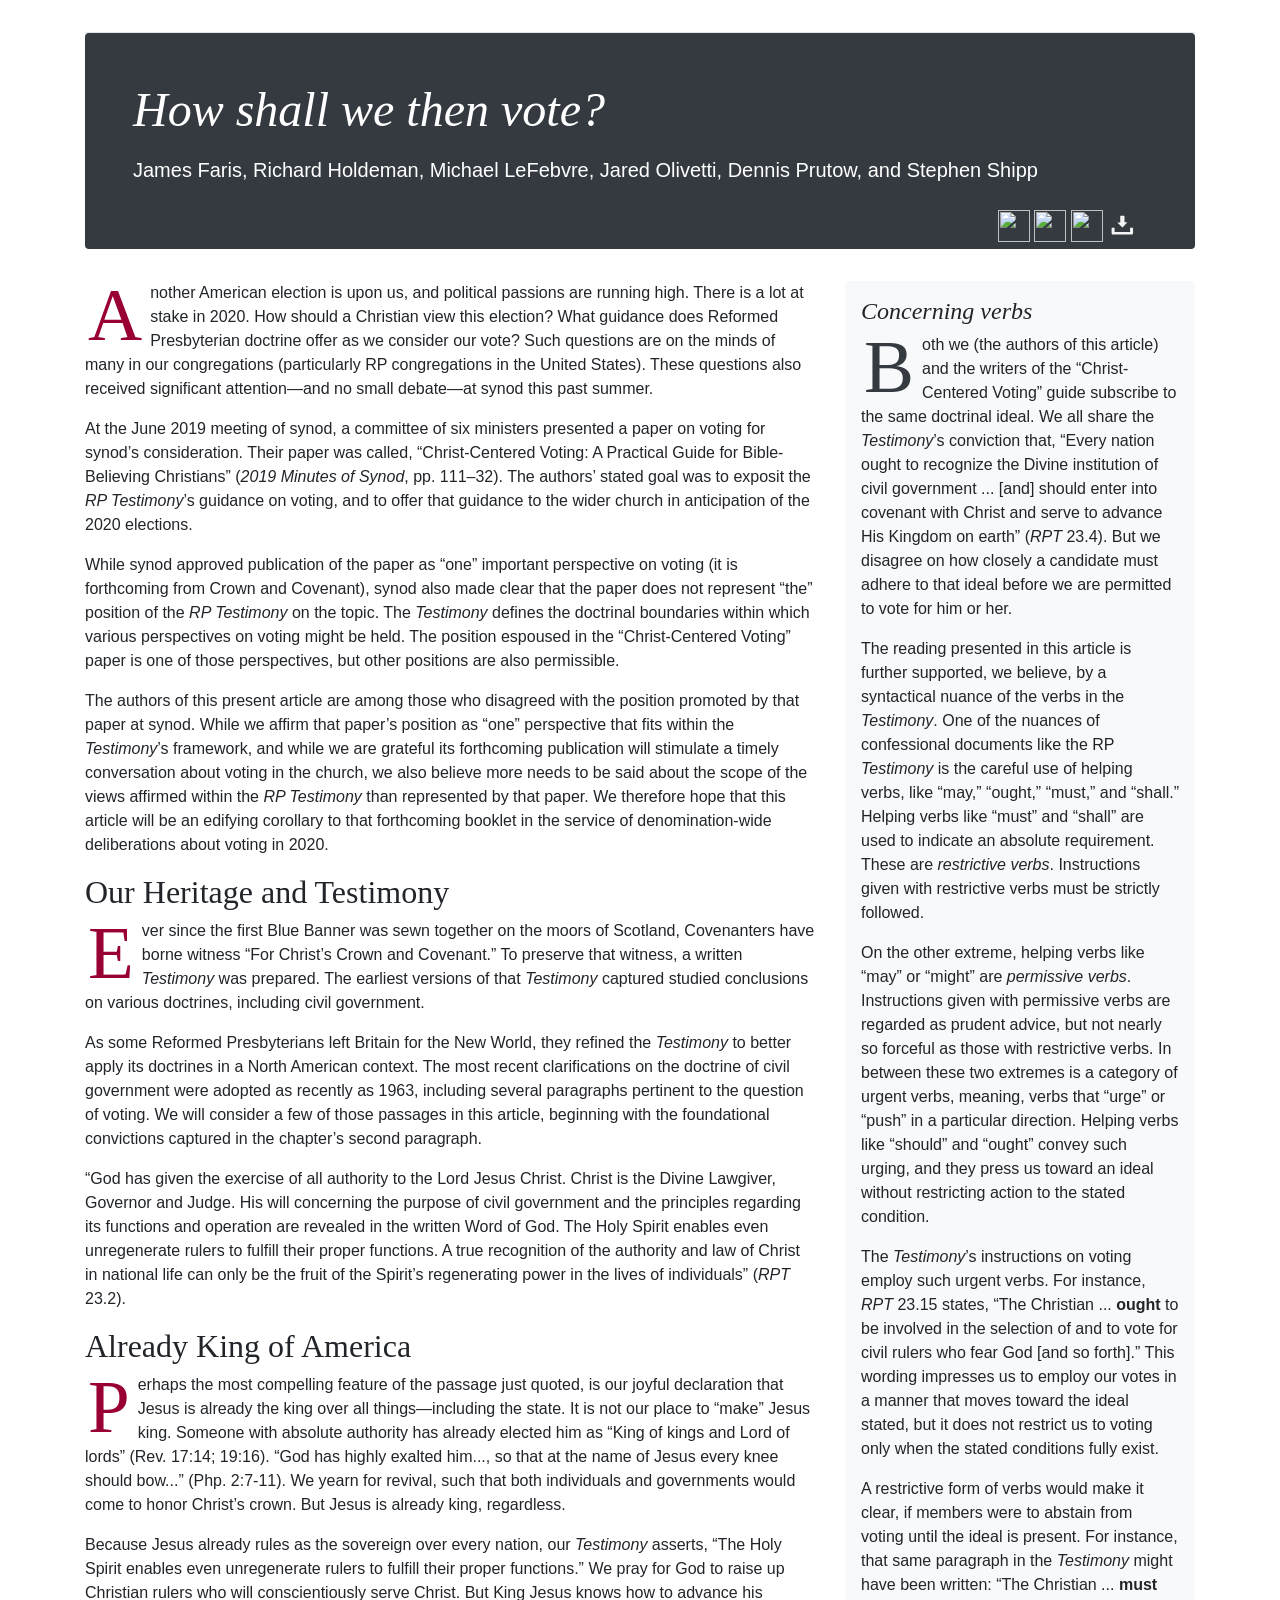
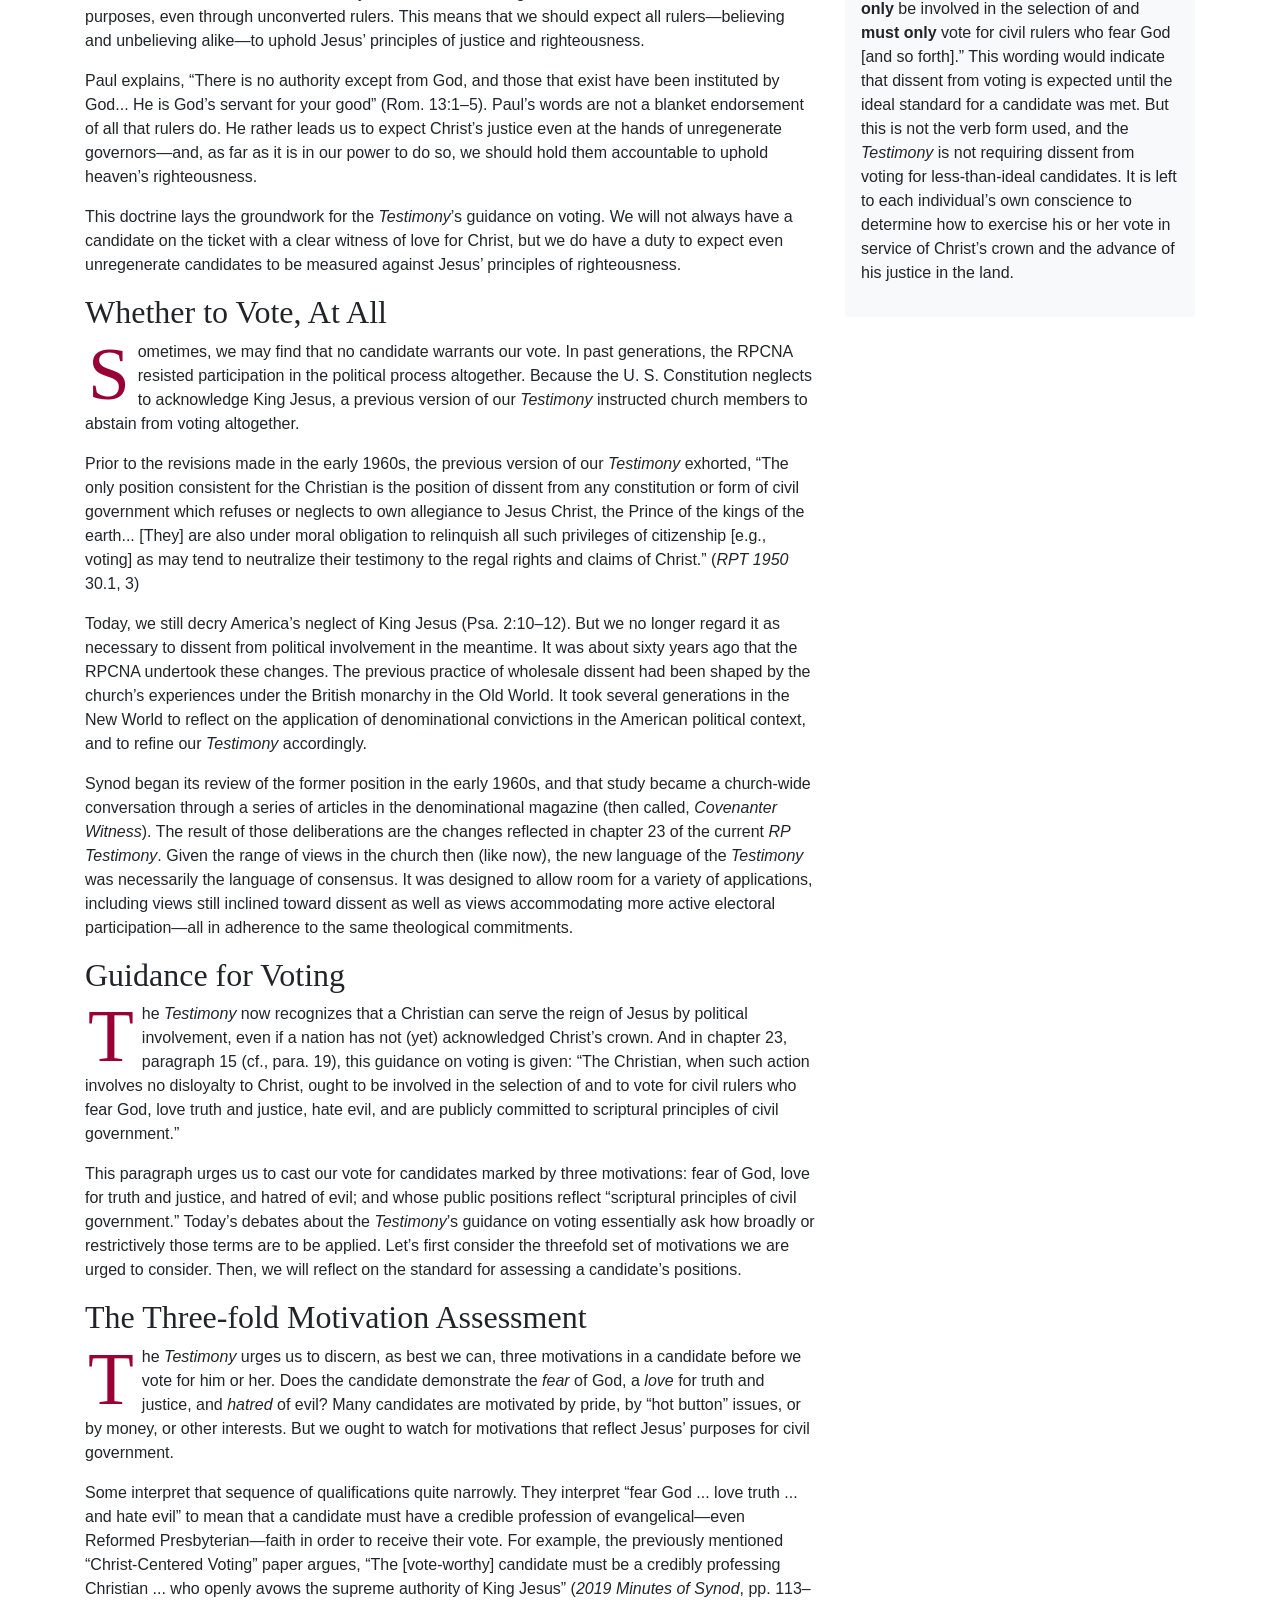
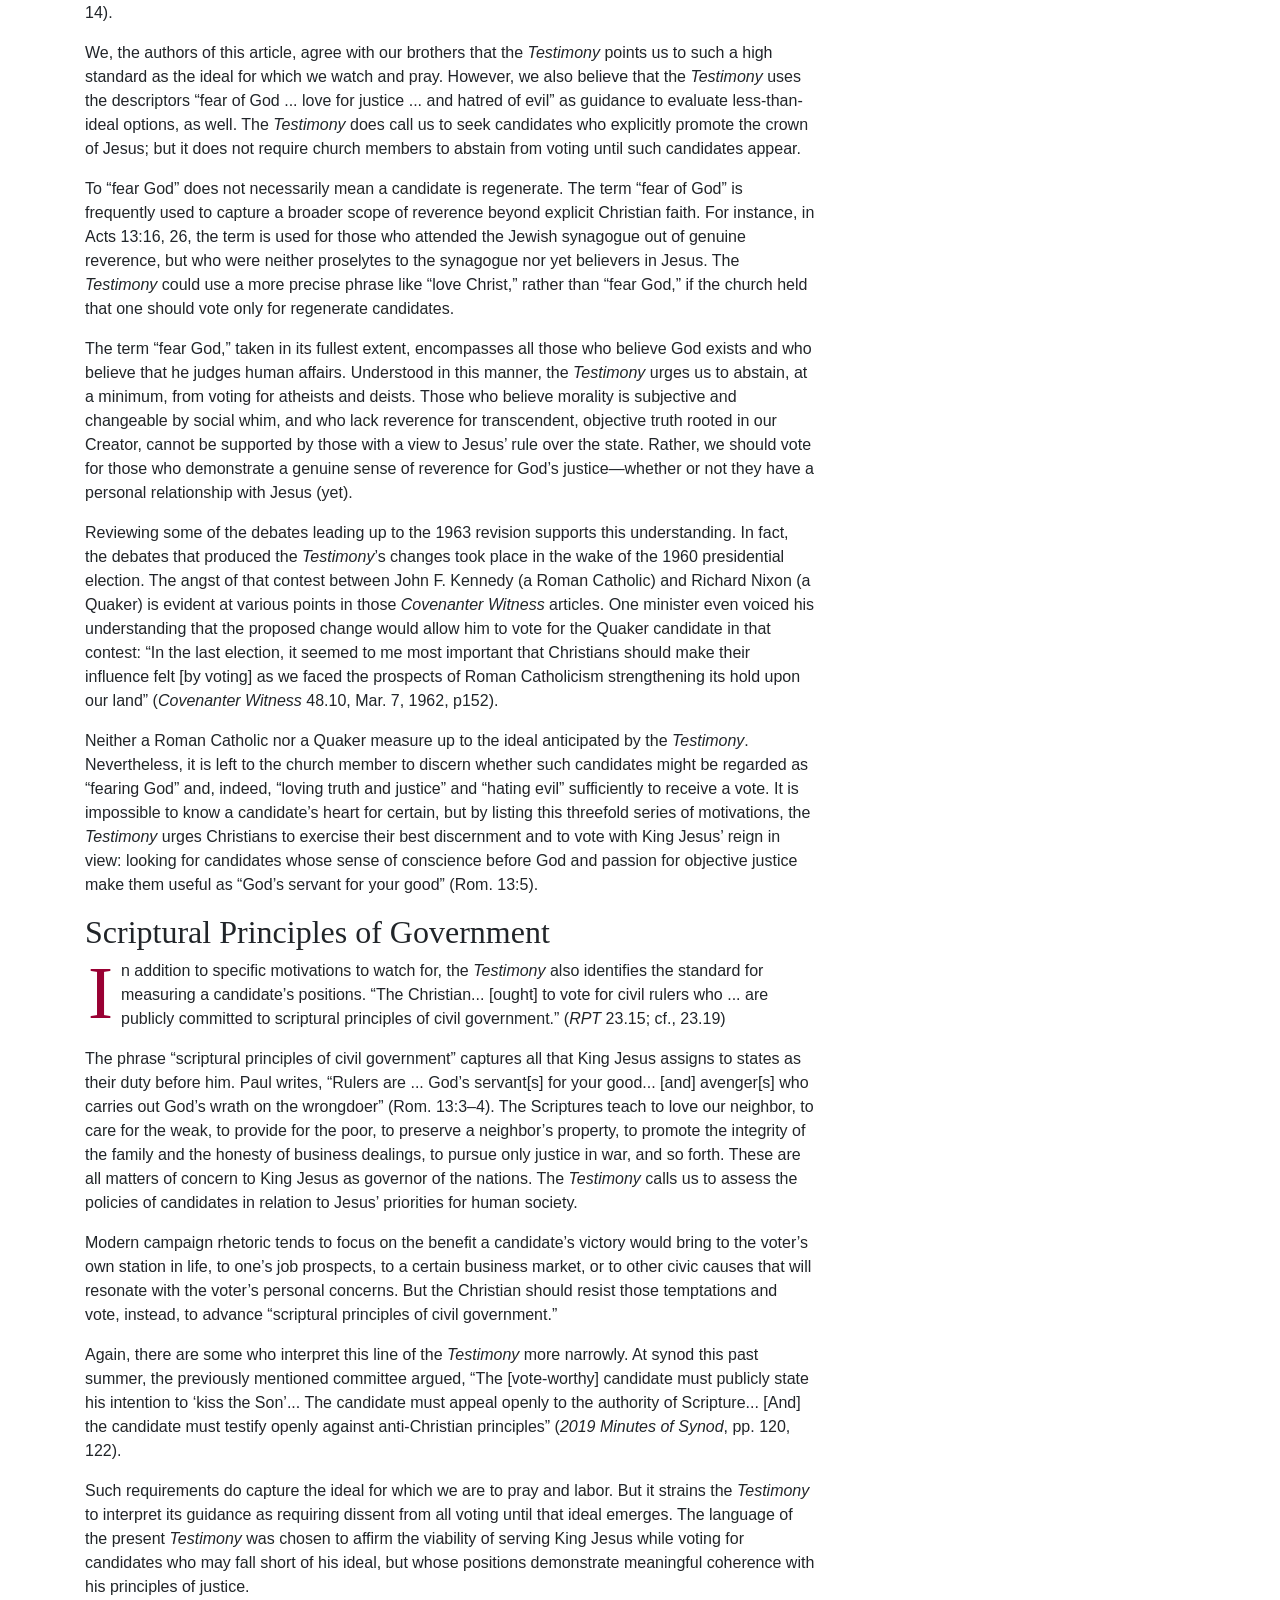
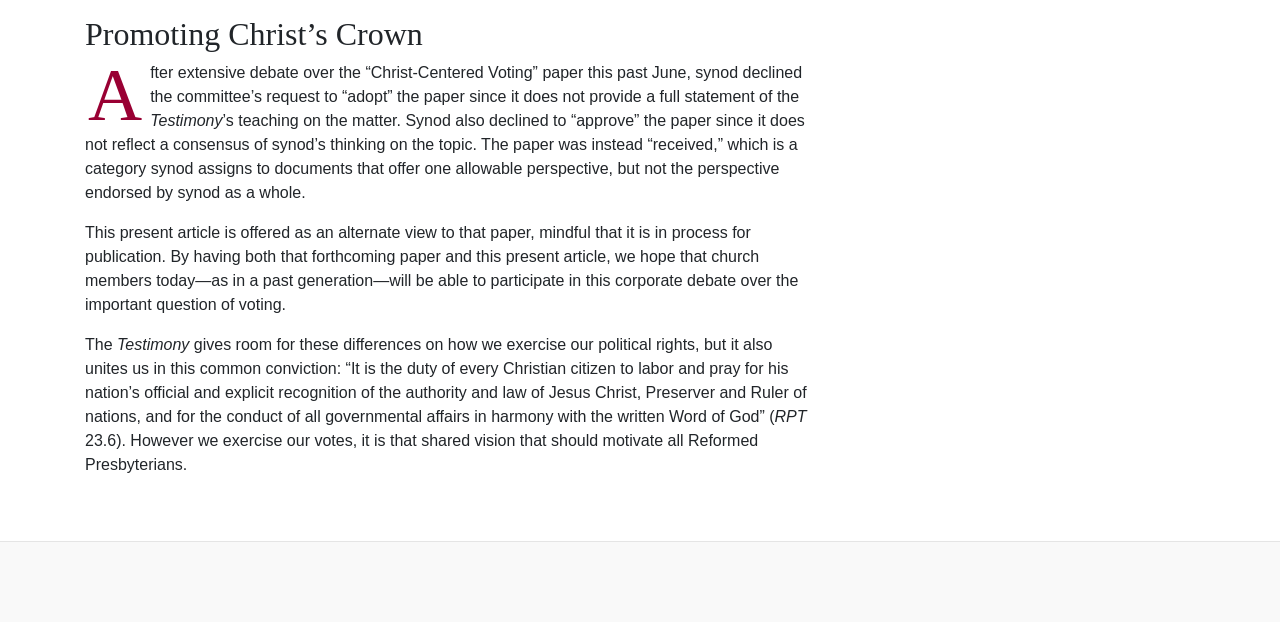
==== commit d2a143c8: "Fix Olivetti spelling" ====
--- a/index.html
+++ b/index.html
@@ -50,7 +50,7 @@
         <div class="jumbotron p-md-5 text-white rounded bg-dark">
             <div class="col-md-12 px-0">
                 <h1 class="display-4 font-italic">How shall we then vote?</h1>
-                <p class="lead my-3">James Faris, Richard Holdeman, Michael LeFebvre, Jared Oliveti,
+                <p class="lead my-3">James Faris, Richard Holdeman, Michael LeFebvre, Jared Olivetti,
                     Dennis Prutow, and Stephen Shipp </p>
             </div>
             <div class="sharing-icons">
@@ -481,4 +481,4 @@
     -->
 </body>
 
-</html>+</html>
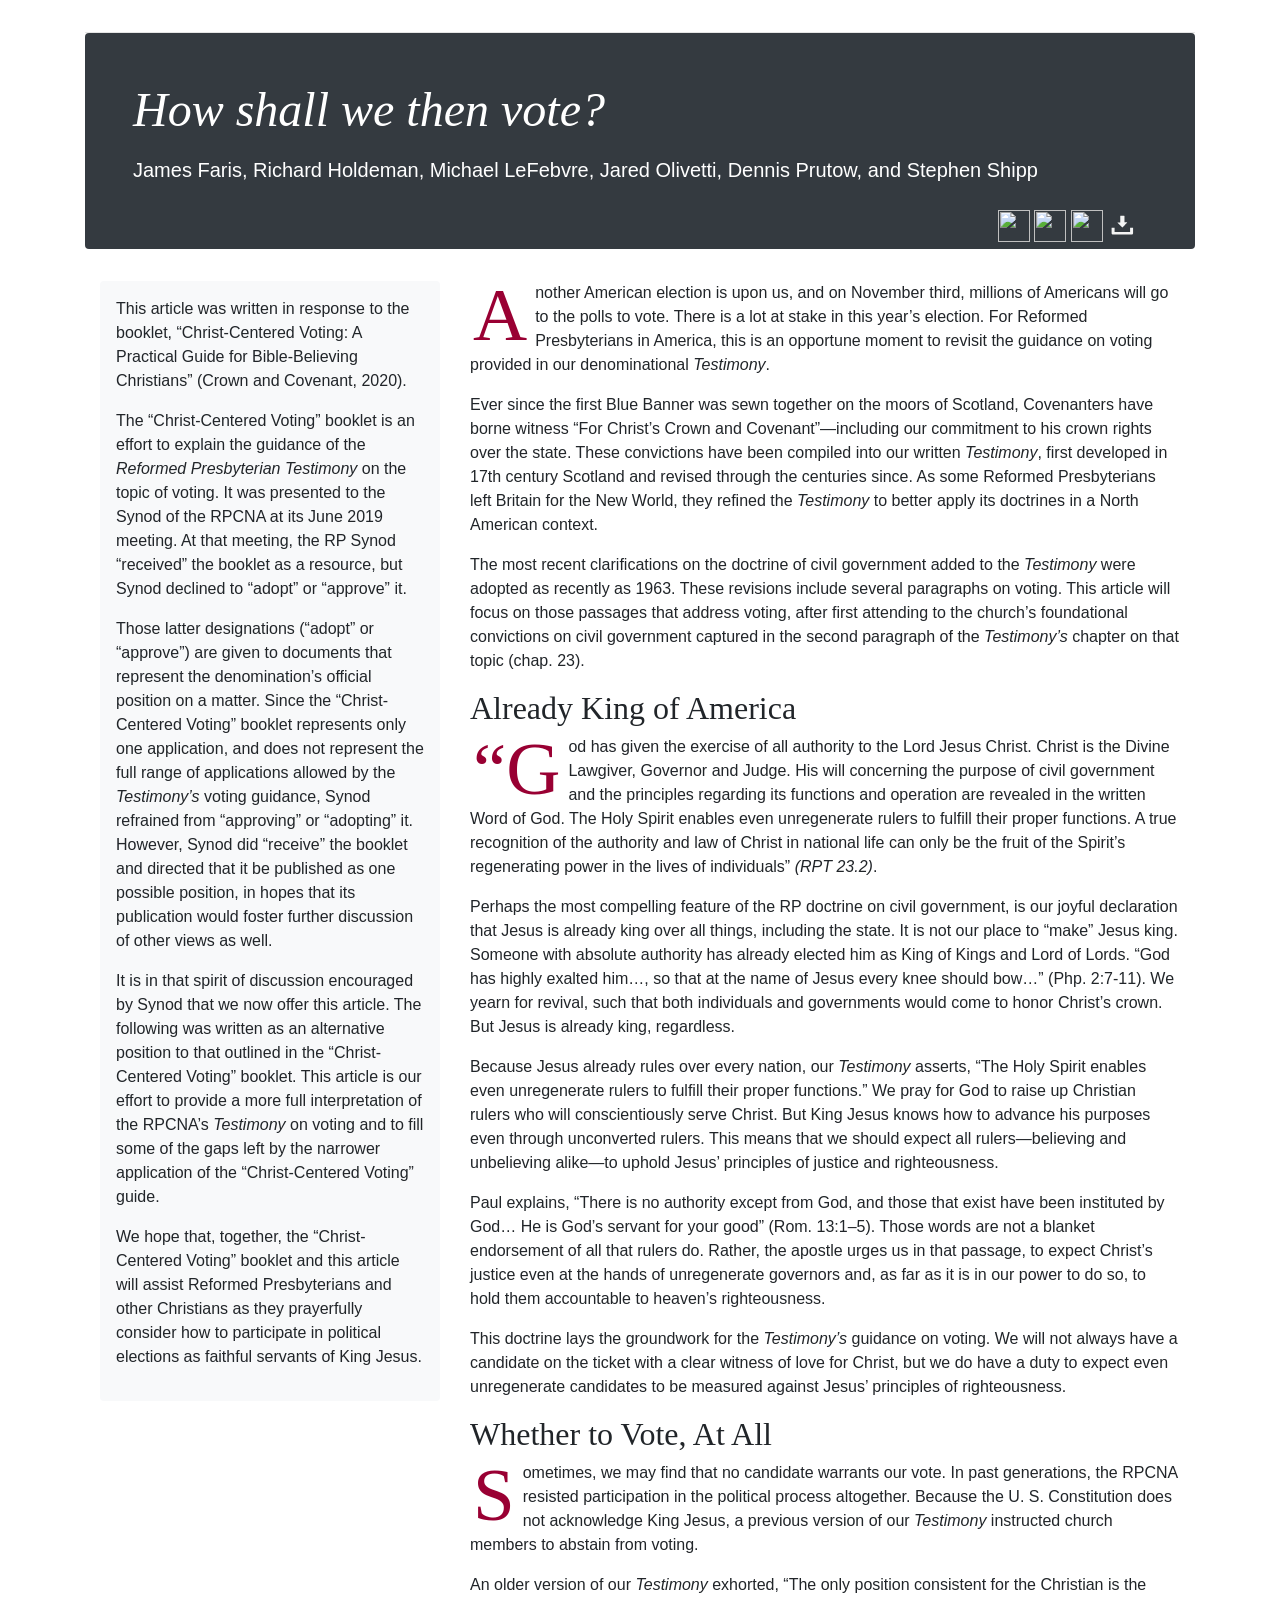
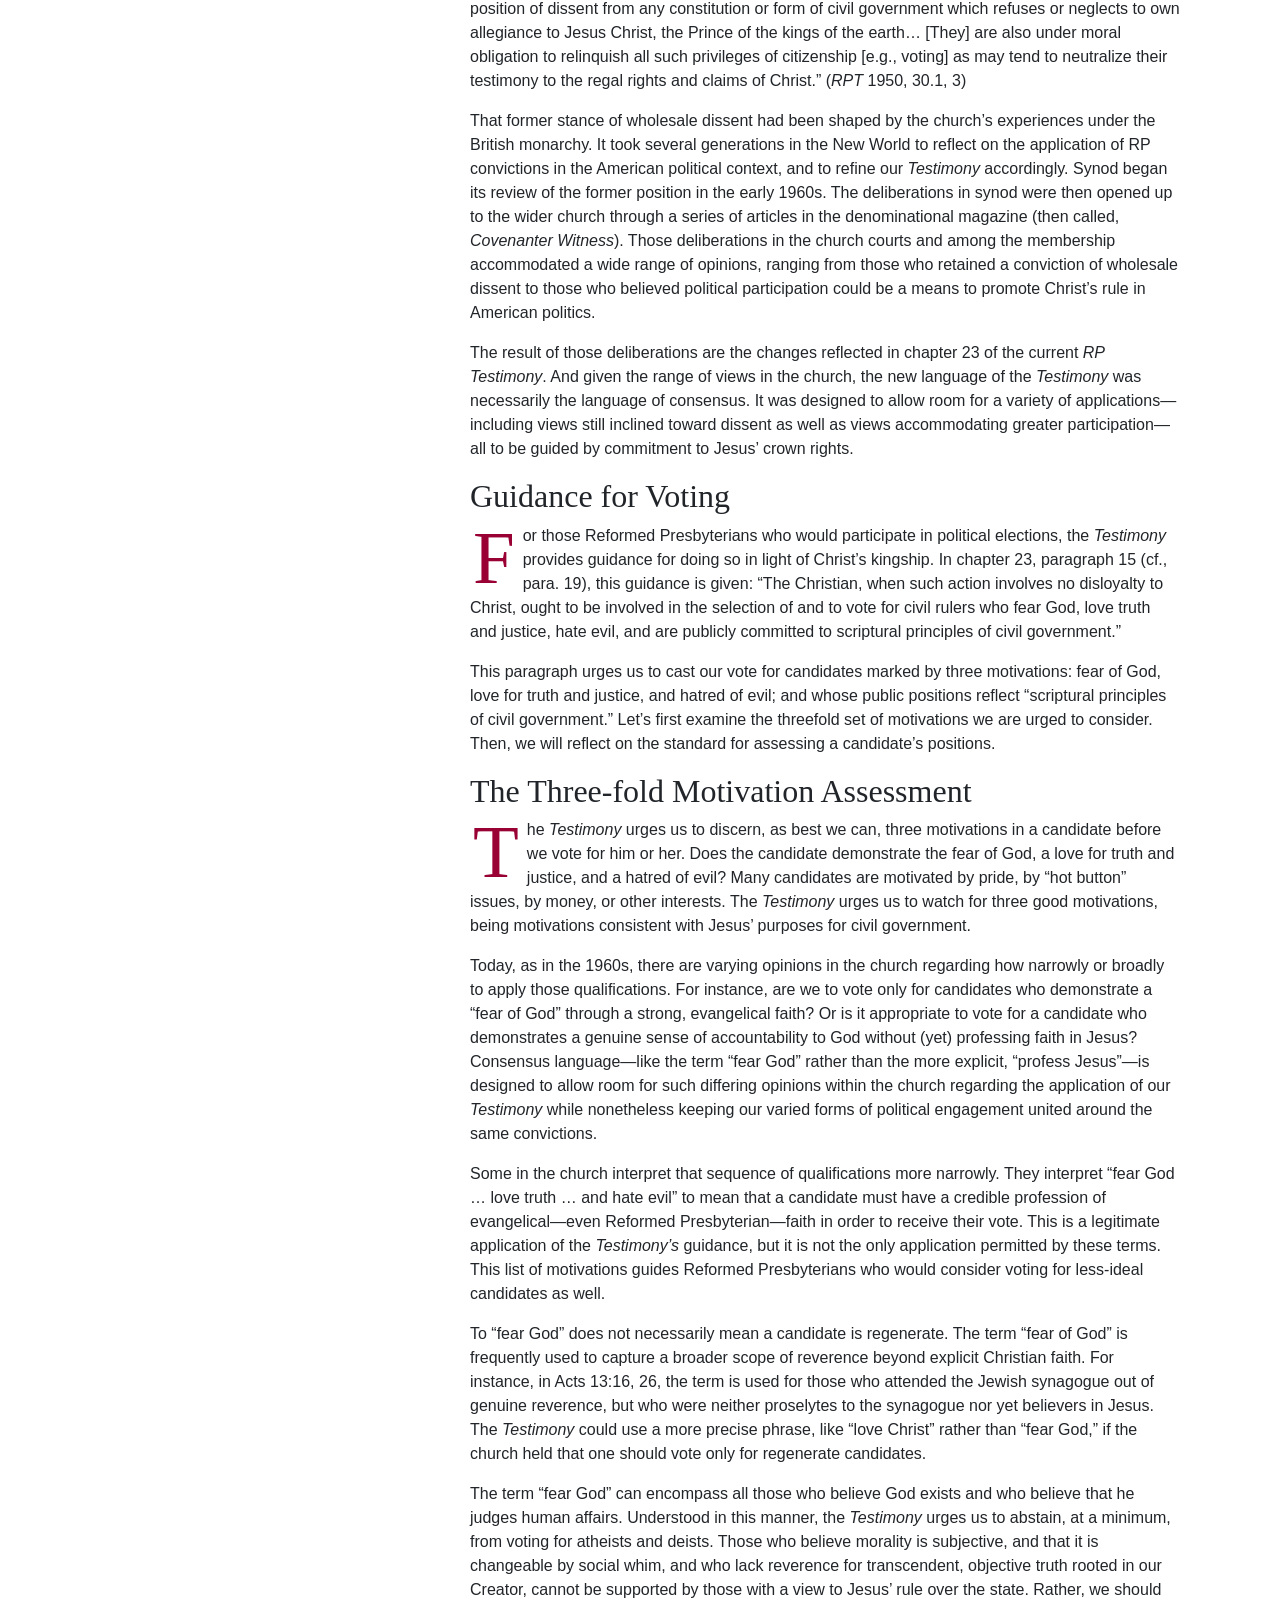
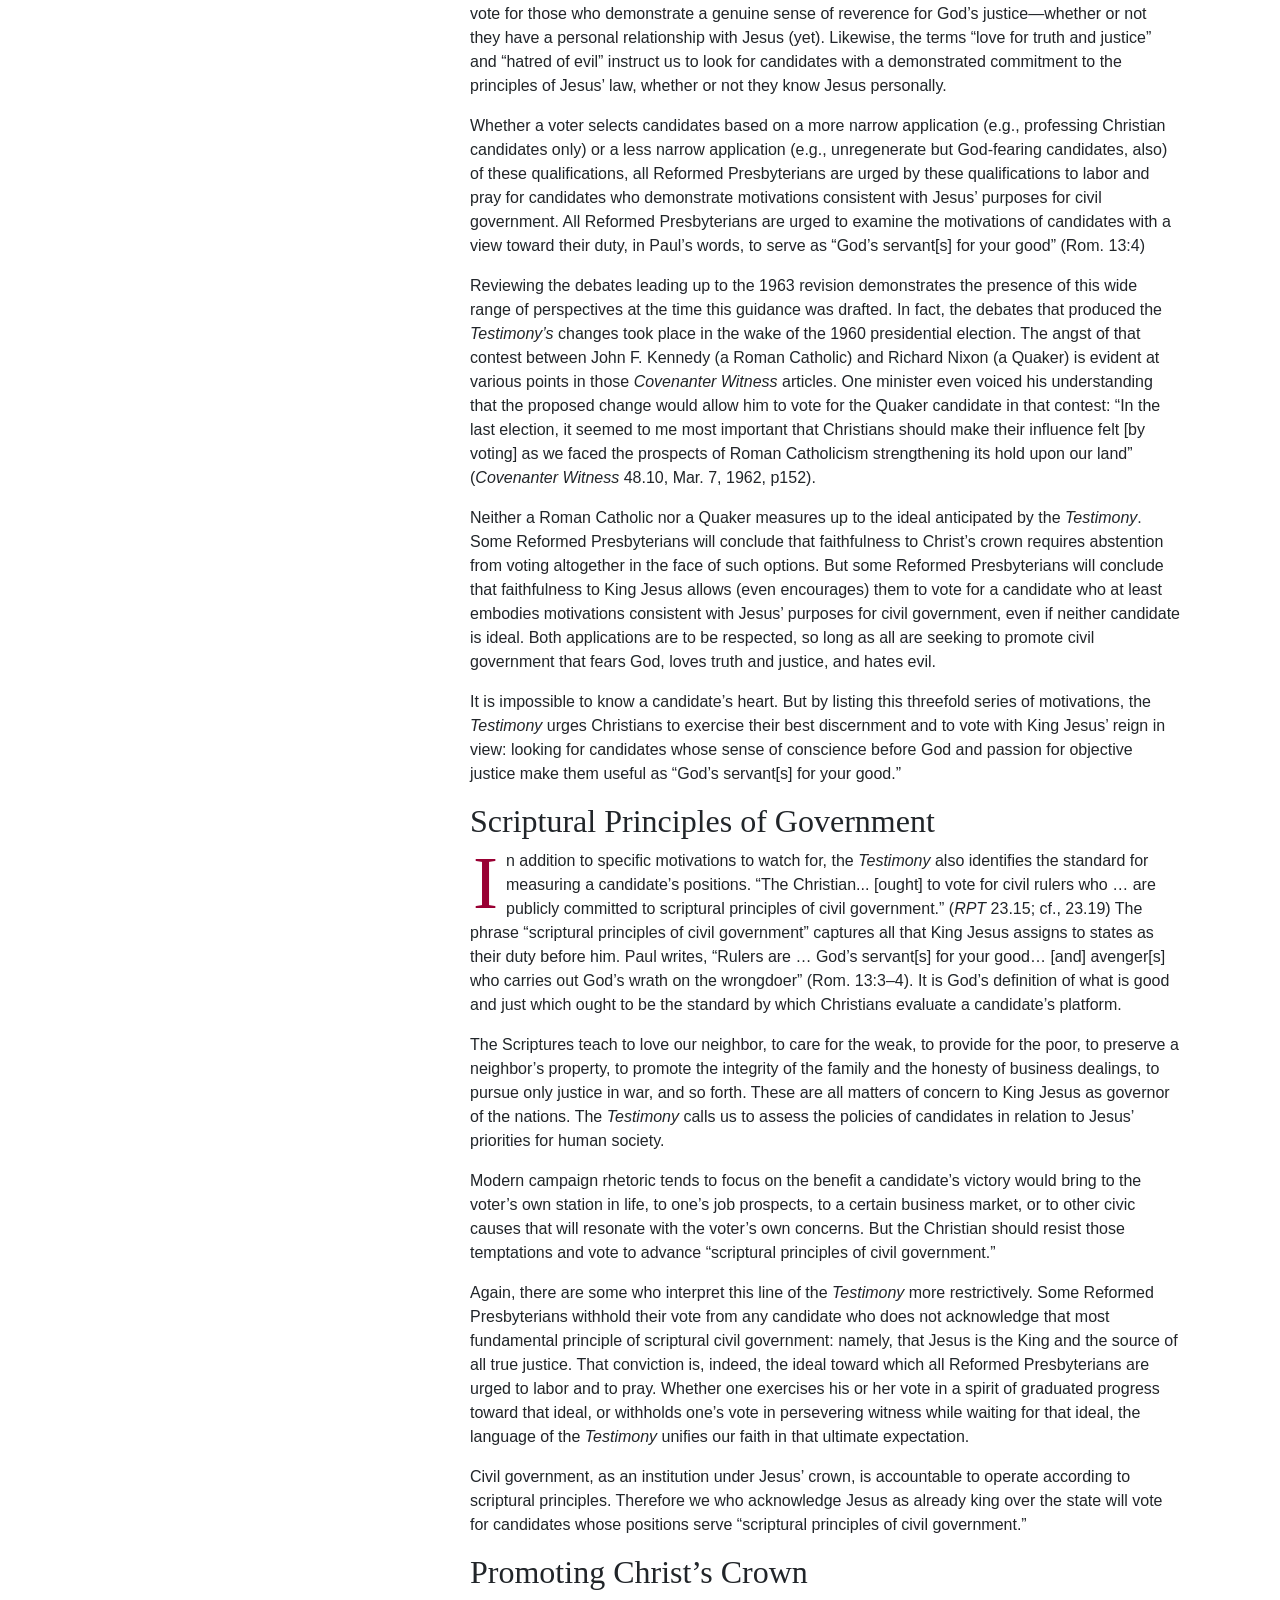
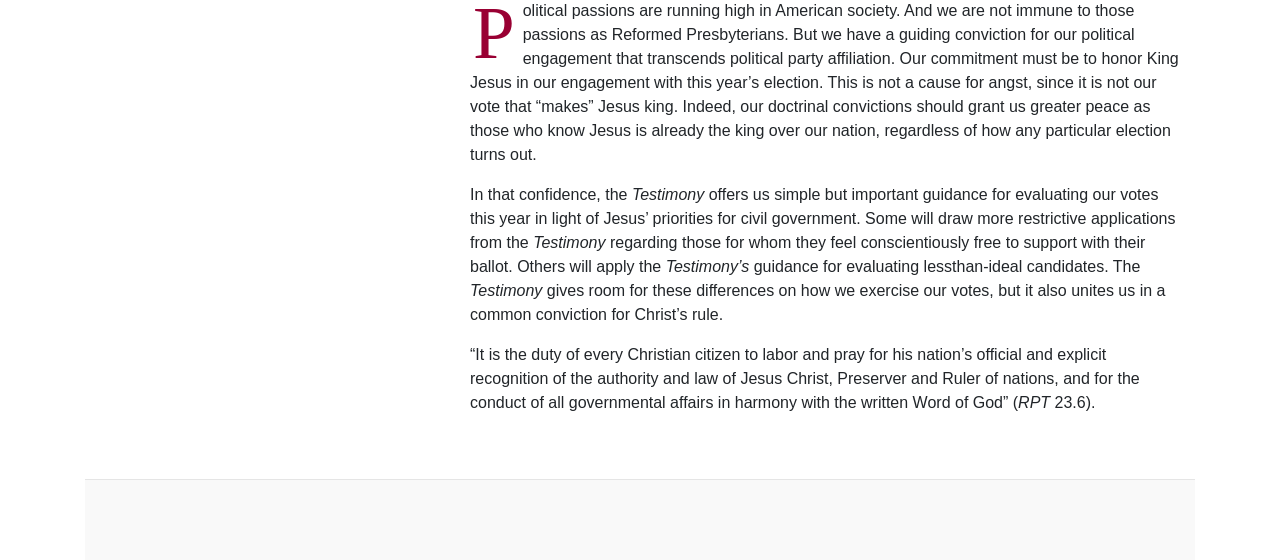
==== commit b806f383: "Update html and pdf to newest article" ====
--- a/index.html
+++ b/index.html
@@ -5,7 +5,7 @@
     <meta http-equiv="Content-Type" content="text/html; charset=UTF-8">
 
     <meta name="viewport" content="width=device-width, initial-scale=1, shrink-to-fit=no">
-    <meta name="description" content='An alternative perspective to the "Christ-Centered Voting Guide"'>
+    <meta name="description" content="An exposition of the Reformed Presbyterian Testimony on voting">
     <meta name="author"
         content="James Faris, Richard Holdeman, Michael LeFebvre, Jared Olivetti, Denny Prutow, Stephen Shipp">
     <link rel="icon" href="./files/favicon.ico">
@@ -13,10 +13,10 @@
     <meta property="og:type" content="article">
     <meta property="og:title" content="How Shall We Then Vote?">
     <meta property="og:site_name" content="How Shall We Then Vote">
-    <meta property="og:description" content='An alternative perspective to the "Christ-Centered Voting Guide"'>
+    <meta property="og:description" content='An exposition of the Reformed Presbyterian Testimony on voting'>
     <meta property="og:url" content="https://howshallwethenvote.com">
     <meta property="og:image" content="https://howshallwethenvote.com/files/vote.png">
-    <meta property="article:published_time" content="2020-02-03">
+    <meta property="article:published_time" content="2020-04-01">
     <meta property="article:author" content="https://www.facebook.com/james.faris.58">
     <meta property="article:author" content="https://www.facebook.com/richard.holdeman.779">
     <meta property="article:author" content="https://www.facebook.com/m.l.lefebvre">
@@ -68,417 +68,490 @@
                 </a>
             </div>
         </div>
-    </div>
-
-    <main role="main" class="container">
-        <div class="row">
-            <div class="col-md-8 blog-main">
-                <div class="blog-post">
-                    <p>Another American election is upon us, and political passions are running high. There is a lot at
-                        stake in 2020. How should a Christian view this election? What guidance does Reformed
-                        Presbyterian doctrine offer as we consider our vote? Such questions are on the minds of many in
-                        our congregations (particularly RP congregations in the United States). These questions also
-                        received significant attention—and no small debate—at synod this past summer.
-                    </p>
-                    <p>
-                        At the June 2019 meeting of synod, a committee of six ministers presented a paper on voting for
-                        synod’s consideration. Their paper was called, “Christ-Centered Voting: A Practical Guide for
-                        Bible-Believing Christians” (<i>2019 Minutes of Synod</i>, pp. 111–32). The authors’ stated goal
-                        was to
-                        exposit the <i>RP Testimony</i>’s guidance on voting, and to offer that guidance to
-                        the wider church in
-                        anticipation of the 2020 elections.
-                    </p>
-                    <p>
-                        While synod approved publication of the paper as “one” important perspective on voting (it is
-                        forthcoming from Crown and Covenant), synod also made clear that the paper does not represent
-                        “the” position of the <i>RP Testimony</i> on the topic. The <i>Testimony</i> defines the
-                        doctrinal
-                        boundaries
-                        within which various perspectives on voting might be held. The position espoused in the
-                        “Christ-Centered Voting” paper is one of those perspectives, but other positions are also
-                        permissible.
-                    </p>
-                    <p>
-                        The authors of this present article are among those who disagreed with the position promoted by
-                        that paper at synod. While we affirm that paper’s position as “one” perspective that fits within
-                        the <i>Testimony</i>’s framework, and while we are grateful its forthcoming publication will
-                        stimulate
-                        a timely conversation about voting in the church, we also believe more needs to be said about
-                        the scope of the views affirmed within the <i>RP Testimony</i> than represented by that paper.
-                        We
-                        therefore hope that this article will be an edifying corollary to that forthcoming booklet in
-                        the service of denomination-wide deliberations about voting in 2020.
-                    </p>
-
-                    <h2>
-                        Our Heritage and Testimony
-                    </h2>
-                    <p>
-                        Ever since the first Blue Banner was sewn together on the moors of Scotland, Covenanters have
-                        borne
-                        witness “For Christ’s Crown and Covenant.” To preserve that witness, a written <i>Testimony</i>
-                        was
-                        prepared. The earliest versions of that <i>Testimony</i> captured studied conclusions on various
-                        doctrines,
-                        including civil government.
-                    </p>
-                    <p>
-                        As some Reformed Presbyterians left Britain for the New World, they refined the <i>Testimony</i>
-                        to
-                        better apply its doctrines in a North American context. The most recent clarifications on the
-                        doctrine of civil government were adopted as recently as 1963, including several paragraphs
-                        pertinent to the question of voting. We will consider a few of those passages in this article,
-                        beginning with the foundational convictions captured in the chapter’s second paragraph.
-                    </p>
-                    <p>
-                        “God has given the exercise of all authority to the Lord Jesus Christ. Christ is the Divine
-                        Lawgiver, Governor and Judge. His will concerning the purpose of civil government and the
-                        principles regarding its functions and operation are revealed in the written Word of God. The
-                        Holy Spirit enables even unregenerate rulers to fulfill their proper functions. A true
-                        recognition of the authority and law of Christ in national life can only be the fruit of the
-                        Spirit’s regenerating power in the lives of individuals” (<i>RPT</i> 23.2).
-                    </p>
-
-                    <h2>
-                        Already King of America
-                    </h2>
-                    <p>
-                        Perhaps the most compelling feature of the passage just quoted, is our joyful declaration that
-                        Jesus
-                        is already the king over all things—including the state. It is not our place to “make” Jesus
-                        king.
-                        Someone with absolute authority has already elected him as “King of kings and Lord of lords”
-                        (Rev.
-                        17:14; 19:16). “God has highly exalted him..., so that at the name of Jesus every knee should
-                        bow...” (Php. 2:7-11). We yearn for revival, such that both individuals and governments would
-                        come
-                        to honor Christ’s crown. But Jesus is already king, regardless.
-                    </p>
-                    Because Jesus already rules as the sovereign over every nation, our <i>Testimony</i> asserts, “The
-                    Holy
-                    Spirit enables even unregenerate rulers to fulfill their proper functions.” We pray for God to raise
-                    up Christian rulers who will conscientiously serve Christ. But King Jesus knows how to advance his
-                    purposes, even through unconverted rulers. This means that we should expect all rulers—believing and
-                    unbelieving alike—to uphold Jesus’ principles of justice and righteousness.
-                    </p>
-                    <p>
-                        Paul explains, “There is no authority except from God, and those that exist have been instituted
-                        by God... He is God’s servant for your good” (Rom. 13:1–5). Paul’s words are not a blanket
-                        endorsement of all that rulers do. He rather leads us to expect Christ’s justice even at the
-                        hands of unregenerate governors—and, as far as it is in our power to do so, we should hold them
-                        accountable to uphold heaven’s righteousness.
-                    </p>
-                    <p>
-                        This doctrine lays the groundwork for the <i>Testimony</i>’s guidance on voting. We will not
-                        always
-                        have a candidate on the ticket with a clear witness of love for Christ, but we do have a duty to
-                        expect even unregenerate candidates to be measured against Jesus’ principles of righteousness.
-                    </p>
-
-                    <h2>
-                        Whether to Vote, At All
-                    </h2>
-                    <p>
-                        Sometimes, we may find that no candidate warrants our vote. In past generations, the RPCNA
-                        resisted
-                        participation in the political process altogether. Because the U. S. Constitution neglects to
-                        acknowledge King Jesus, a previous version of our <i>Testimony</i> instructed church members to
-                        abstain
-                        from voting altogether.
-                    </p>
-                    </p>
-                    <p>
-                        Prior to the revisions made in the early 1960s, the previous version of our <i>Testimony</i>
-                        exhorted,
-                        “The only position consistent for the Christian is the position of dissent from any constitution
-                        or form of civil government which refuses or neglects to own allegiance to Jesus Christ, the
-                        Prince of the kings of the earth... [They] are also under moral obligation to relinquish all
-                        such privileges of citizenship [e.g., voting] as may tend to neutralize their testimony to the
-                        regal rights and claims of Christ.” (<i>RPT 1950</i> 30.1, 3)
-                    </p>
-                    <p>
-                        Today, we still decry America’s neglect of King Jesus (Psa. 2:10–12). But we no longer regard it
-                        as necessary to dissent from political involvement in the meantime. It was about sixty years ago
-                        that the RPCNA undertook these changes. The previous practice of wholesale dissent had been
-                        shaped by the church’s experiences under the British monarchy in the Old World. It took several
-                        generations in the New World to reflect on the application of denominational convictions in the
-                        American political context, and to refine our <i>Testimony</i> accordingly.
-                    </p>
-                    <p>
-                        Synod began its review of the former position in the early 1960s, and that study became a
-                        church-wide conversation through a series of articles in the denominational magazine (then
-                        called, <i>Covenanter Witness</i>). The result of those deliberations are the changes reflected
-                        in
-                        chapter 23 of the current <i>RP Testimony</i>. Given the range of views in the church then (like
-                        now),
-                        the new language of the <i>Testimony</i> was necessarily the language of consensus. It was
-                        designed to
-                        allow room for a variety of applications, including views still inclined toward dissent as well
-                        as views accommodating more active electoral participation—all in adherence to the same
-                        theological commitments.
-                    </p>
-
-                    <h2>
-                        Guidance for Voting
-                    </h2>
-                    <p>
-                        The <i>Testimony</i> now recognizes that a Christian can serve the reign of Jesus by political
-                        involvement, even if a nation has not (yet) acknowledged Christ’s crown. And in chapter 23,
-                        paragraph 15 (cf., para. 19), this guidance on voting is given: “The Christian, when such action
-                        involves no disloyalty to Christ, ought to be involved in the selection of and to vote for civil
-                        rulers who fear God, love truth and justice, hate evil, and are publicly committed to scriptural
-                        principles of civil government.”
-                    </p>
-                    <p>
-                        This paragraph urges us to cast our vote for candidates marked by three motivations: fear of
-                        God, love for truth and justice, and hatred of evil; and whose public positions reflect
-                        “scriptural principles of civil government.” Today’s debates about the <i>Testimony</i>’s
-                        guidance on
-                        voting essentially ask how broadly or restrictively those terms are to be applied. Let’s first
-                        consider the threefold set of motivations we are urged to consider. Then, we will reflect on the
-                        standard for assessing a candidate’s positions.
-                    </p>
-
-                    <h2>
-                        The Three-fold Motivation Assessment
-                    </h2>
-                    <p>
-                        The <i>Testimony</i> urges us to discern, as best we can, three motivations in a candidate
-                        before we
-                        vote for him or her. Does the candidate demonstrate the <i>fear</i> of God, a <i>love</i> for
-                        truth and
-                        justice, and <i>hatred</i> of evil? Many candidates are motivated by pride, by “hot button”
-                        issues, or
-                        by money, or other interests. But we ought to watch for motivations that reflect Jesus’ purposes
-                        for civil government.
-                    </p>
-                    <p>
-                        Some interpret that sequence of qualifications quite narrowly. They interpret “fear God ... love
-                        truth ... and hate evil” to mean that a candidate must have a credible profession of
-                        evangelical—even Reformed Presbyterian—faith in order to receive their vote. For example, the
-                        previously mentioned “Christ-Centered Voting” paper argues, “The [vote-worthy] candidate must be
-                        a credibly professing Christian ... who openly avows the supreme authority of King Jesus”
-                        (<i>2019
-                            Minutes of Synod</i>, pp. 113–14).
-                    </p>
-                    <p>
-                        We, the authors of this article, agree with our brothers that the <i>Testimony</i> points us to
-                        such a
-                        high standard as the ideal for which we watch and pray. However, we also believe that the
-                        <i>Testimony</i> uses the descriptors “fear of God ... love for justice ... and hatred of evil”
-                        as
-                        guidance to evaluate less-than-ideal options, as well. The <i>Testimony</i> does call us to seek
-                        candidates who explicitly promote the crown of Jesus; but it does not require church members to
-                        abstain from voting until such candidates appear.
-                    </p>
-                    <p>
-                        To “fear God” does not necessarily mean a candidate is regenerate. The term “fear of God” is
-                        frequently used to capture a broader scope of reverence beyond explicit Christian faith. For
-                        instance, in Acts 13:16, 26, the term is used for those who attended the Jewish synagogue out of
-                        genuine reverence, but who were neither proselytes to the synagogue nor yet believers in Jesus.
-                        The <i>Testimony</i> could use a more precise phrase like “love Christ,” rather than “fear God,”
-                        if the
-                        church held that one should vote only for regenerate candidates.
-                    </p>
-                    <p>
-                        The term “fear God,” taken in its fullest extent, encompasses all those who believe God exists
-                        and who believe that he judges human affairs. Understood in this manner, the <i>Testimony</i>
-                        urges us
-                        to abstain, at a minimum, from voting for atheists and deists. Those who believe morality is
-                        subjective and changeable by social whim, and who lack reverence for transcendent, objective
-                        truth rooted in our Creator, cannot be supported by those with a view to Jesus’ rule over the
-                        state. Rather, we should vote for those who demonstrate a genuine sense of reverence for God’s
-                        justice—whether or not they have a personal relationship with Jesus (yet).
-                    </p>
-                    <p>
-                        Reviewing some of the debates leading up to the 1963 revision supports this understanding. In
-                        fact, the debates that produced the <i>Testimony</i>’s changes took place in the wake of the
-                        1960
-                        presidential election. The angst of that contest between John F. Kennedy (a Roman Catholic) and
-                        Richard Nixon (a Quaker) is evident at various points in those <i>Covenanter Witness</i>
-                        articles. One
-                        minister even voiced his understanding that the proposed change would allow him to vote for the
-                        Quaker candidate in that contest: “In the last election, it seemed to me most important that
-                        Christians should make their influence felt [by voting] as we faced the prospects of Roman
-                        Catholicism strengthening its hold upon our land” (<i>Covenanter Witness</i> 48.10, Mar. 7,
-                        1962,
-                        p152).
-                    </p>
-                    <p>
-                        Neither a Roman Catholic nor a Quaker measure up to the ideal anticipated by the
-                        <i>Testimony</i>.
-                        Nevertheless, it is left to the church member to discern whether such candidates might be
-                        regarded as “fearing God” and, indeed, “loving truth and justice” and “hating evil” sufficiently
-                        to receive a vote. It is impossible to know a candidate’s heart for certain, but by listing this
-                        threefold series of motivations, the <i>Testimony</i> urges Christians to exercise their best
-                        discernment and to vote with King Jesus’ reign in view: looking for candidates whose sense of
-                        conscience before God and passion for objective justice make them useful as “God’s servant for
-                        your good” (Rom. 13:5).
-                    </p>
-
-                    <h2>
-                        Scriptural Principles of Government
-                    </h2>
-                    <p>
-                        In addition to specific motivations to watch for, the <i>Testimony</i> also identifies the
-                        standard for
-                        measuring a candidate’s positions. “The Christian... [ought] to vote for civil rulers who ...
-                        are publicly committed to scriptural principles of civil government.” (<i>RPT</i> 23.15; cf.,
-                        23.19)
-                    </p>
-                    <p>
-                        The phrase “scriptural principles of civil government” captures all that King Jesus assigns to
-                        states as their duty before him. Paul writes, “Rulers are ... God’s servant[s] for your good...
-                        [and] avenger[s] who carries out God’s wrath on the wrongdoer” (Rom. 13:3–4). The Scriptures
-                        teach to love our neighbor, to care for the weak, to provide for the poor, to preserve a
-                        neighbor’s property, to promote the integrity of the family and the honesty of business
-                        dealings, to pursue only justice in war, and so forth. These are all matters of concern to King
-                        Jesus as governor of the nations. The <i>Testimony</i> calls us to assess the policies of
-                        candidates in
-                        relation to Jesus’ priorities for human society.
-                    </p>
-                    <p>
-                        Modern campaign rhetoric tends to focus on the benefit a candidate’s victory would bring to the
-                        voter’s own station in life, to one’s job prospects, to a certain business market, or to other
-                        civic causes that will resonate with the voter’s personal concerns. But the Christian should
-                        resist those temptations and vote, instead, to advance “scriptural principles of civil
-                        government.”
-                    </p>
-                    <p>
-                        Again, there are some who interpret this line of the <i>Testimony</i> more narrowly. At synod
-                        this past
-                        summer, the previously mentioned committee argued, “The [vote-worthy] candidate must publicly
-                        state his intention to ‘kiss the Son’... The candidate must appeal openly to the authority of
-                        Scripture... [And] the candidate must testify openly against anti-Christian principles” (<i>2019
-                            Minutes of Synod</i>, pp. 120, 122).
-                    </p>
-                    <p>
-                        Such requirements do capture the ideal for which we are to pray and labor. But it strains the
-                        <i>Testimony</i> to interpret its guidance as requiring dissent from all voting until that ideal
-                        emerges. The language of the present <i>Testimony</i> was chosen to affirm the viability of
-                        serving
-                        King Jesus while voting for candidates who may fall short of his ideal, but whose positions
-                        demonstrate meaningful coherence with his principles of justice.
-                    </p>
-
-                    <h2>
-                        Promoting Christ’s Crown
-                    </h2>
-                    <p>
-                        After extensive debate over the “Christ-Centered Voting” paper this past June, synod declined
-                        the committee’s request to “adopt” the paper since it does not provide a full statement of the
-                        <i>Testimony</i>’s teaching on the matter. Synod also declined to “approve” the paper since it
-                        does not
-                        reflect a consensus of synod’s thinking on the topic. The paper was instead “received,” which is
-                        a category synod assigns to documents that offer one allowable perspective, but not the
-                        perspective endorsed by synod as a whole.
-                    </p>
-                    <p>
-                        This present article is offered as an alternate view to that paper, mindful that it is in
-                        process for publication. By having both that forthcoming paper and this present article, we hope
-                        that church members today—as in a past generation—will be able to participate in this corporate
-                        debate over the important question of voting.
-                    </p>
-                    <p>
-                        The <i>Testimony</i> gives room for these differences on how we exercise our political rights,
-                        but it
-                        also unites us in this common conviction: “It is the duty of every Christian citizen to labor
-                        and pray for his nation’s official and explicit recognition of the authority and law of Jesus
-                        Christ, Preserver and Ruler of nations, and for the conduct of all governmental affairs in
-                        harmony with the written Word of God” (<i>RPT</i> 23.6). However we exercise our votes, it is
-                        that
-                        shared vision that should motivate all Reformed Presbyterians.
-                        <p>
+
+        <main role="main" class="container">
+            <div class="row">
+
+                <aside class="col-md-4 blog-sidebar">
+                    <div class="p-3 mb-3 bg-light rounded">
+                        <p>
+                            This article was written in response to the booklet, “Christ-Centered Voting: A Practical
+                            Guide for Bible-Believing
+                            Christians” (Crown and Covenant, 2020).
+                        </p>
+
+                        <p>
+                            The “Christ-Centered Voting” booklet is an effort to
+                            explain the guidance of the
+                            <i>Reformed Presbyterian Testimony</i> on the topic of voting.
+                            It was presented to the Synod of the RPCNA at its June
+                            2019 meeting. At that meeting, the RP Synod “received”
+                            the booklet as a resource, but
+                            Synod declined to “adopt” or
+                            “approve” it.
+                        </p>
+                        <p>
+                            Those latter designations
+                            (“adopt” or “approve”) are
+                            given to documents that represent the denomination’s
+                            official position on a matter.
+                            Since the “Christ-Centered
+                            Voting” booklet represents
+                            only one application, and
+                            does not represent the full
+                            range of applications allowed
+                            by the <i>Testimony’s</i> voting
+                            guidance, Synod refrained
+                            from “approving” or “adopting” it. However, Synod did
+                            “receive” the booklet and directed that it be published
+                            as one possible position, in
+                            hopes that its publication
+                            would foster further discussion of other views as well.
+                        </p>
+                        <p>
+                            It is in that spirit of discussion
+                            encouraged by Synod that
+                            we now offer this article. The
+                            following was written as an alternative position to that outlined in the “Christ-Centered
+                            Voting” booklet. This article is
+                            our effort to provide a more
+                            full interpretation of the RPCNA’s <i>Testimony</i> on voting and
+                            to fill some of the gaps left by
+                            the narrower application of
+                            the “Christ-Centered Voting”
+                            guide.
+                        </p>
+                        <p>
+                            We hope that, together, the
+                            “Christ-Centered Voting”
+                            booklet and this article will
+                            assist Reformed Presbyterians and other Christians as
+                            they prayerfully consider how
+                            to participate in political elections as faithful servants of
+                            King Jesus.
+                        </p>
+                    </div>
+
+                </aside>
+                <div class="col-md-8 blog-main">
+                    <div class="blog-post">
+                        <p>
+                            Another American election is upon us, and on November third,
+                            millions of Americans will go to the polls to vote. There is a lot at stake in this
+                            year’s election. For Reformed Presbyterians in America, this is an opportune moment
+                            to revisit the guidance on voting provided in our denominational <i>Testimony</i>.
+                        </p>
+                        <p>
+                            Ever since the first Blue Banner was sewn together on the moors of Scotland, Covenanters
+                            have borne witness “For Christ’s Crown and Covenant”&mdash;including our commitment to his
+                            crown
+                            rights over the state. These convictions
+                            have been compiled into our written <i>Testimony</i>, first developed in 17th century
+                            Scotland and revised through the centuries since. As some Reformed Presbyterians left
+                            Britain for the New World, they refined the <i>Testimony</i> to better apply its
+                            doctrines in a North American context.
+                        </p>
+                        <p>
+                            The most recent clarifications on the doctrine of civil government added to the
+                            <i>Testimony</i>
+                            were
+                            adopted as recently as 1963. These revisions include several paragraphs on voting. This
+                            article
+                            will focus on those passages that address voting, after first attending to the church’s
+                            foundational convictions on civil government captured in the second paragraph of the
+                            <i>Testimony’s</i> chapter on that topic (chap. 23).
+                        </p>
+                        <p>
+
+                        </p>
+
+                        <h2>
+                            Already King of America
+                        </h2>
+                        <p>
+                            “God has given the exercise of all authority to the Lord Jesus Christ. Christ is
+                            the Divine Lawgiver, Governor and Judge. His will concerning the purpose of
+                            civil government and the principles regarding its functions and operation are
+                            revealed in the written Word of God. The Holy Spirit enables even unregenerate
+                            rulers to fulfill their proper functions. A true recognition of the authority and law
+                            of Christ in national life can only be the fruit of the Spirit’s regenerating power in
+                            the lives of individuals” <i>(RPT 23.2)</i>.
+                        </p>
+                        <p>
+                            Perhaps the most compelling feature of the RP doctrine on civil government, is our joyful
+                            declaration
+                            that Jesus is already king over all things, including the state. It is not our place to
+                            “make” Jesus king.
+                            Someone with absolute
+                            authority has already elected him as King of
+                            Kings and Lord of Lords. “God has highly exalted
+                            him&hellip;, so that at the name of Jesus every knee
+                            should bow&hellip;” (Php. 2:7-11). We yearn for revival, such that both individuals and
+                            governments
+                            would come to honor Christ’s crown. But Jesus
+                            is already king, regardless.
+                        </p>
+                        <p>
+                            Because Jesus already rules over every
+                            nation, our <i>Testimony</i> asserts, “The Holy Spirit
+                            enables even unregenerate rulers to fulfill their
+                            proper functions.” We pray for God to raise up
+                            Christian rulers who will conscientiously serve Christ. But King Jesus
+                            knows how to advance his purposes
+                            even through unconverted rulers.
+                            This means that we should expect
+                            all rulers—believing and unbelieving
+                            alike—to uphold Jesus’ principles of
+                            justice and righteousness.
+                        </p>
+                        <p>
+                            Paul explains, “There is no authority except from God, and those
+                            that exist have been instituted by God&hellip; He is
+                            God’s servant for your good” (Rom. 13:1–5).
+                            Those words are not a blanket endorsement of
+                            all that rulers do. Rather, the apostle urges us in
+                            that passage, to expect Christ’s justice even at
+                            the hands of unregenerate governors and, as
+                            far as it is in our power to do so, to hold them
+                            accountable to heaven’s righteousness.
+                        </p>
+                        <p>
+                            This doctrine lays the groundwork for the
+                            <i>Testimony’s</i> guidance on voting. We will not
+                            always have a candidate on the ticket with a
+                            clear witness of love for Christ, but we do have a
+                            duty to expect even unregenerate candidates to
+                            be measured against Jesus’ principles of righteousness.
+                        </p>
+
+                        <h2>
+                            Whether to Vote, At All
+                        </h2>
+                        <p>
+                            Sometimes, we may find that no candidate warrants our vote. In past generations, the RPCNA
+                            resisted participation in the political process
+                            altogether. Because the U. S. Constitution does
+                            not acknowledge King Jesus, a previous version
+                            of our <i>Testimony</i> instructed church members to
+                            abstain from voting.
+                        </p>
+                        <p>
+                            An older version of our <i>Testimony</i> exhorted,
+                            “The only position consistent for the Christian
+                            is the position of dissent from any constitution
+                            or form of civil government which refuses or
+                            neglects to own allegiance to Jesus Christ, the
+                            Prince of the kings of the earth&hellip; [They] are also
+                            under moral obligation to relinquish all such
+                            privileges of citizenship [e.g., voting] as may
+                            tend to neutralize their testimony to the regal
+                            rights and claims of Christ.” (<i>RPT</i> 1950, 30.1, 3)
+                        </p>
+                        <p>
+                            That former stance of wholesale dissent had been
+                            shaped by the church’s experiences under the British
+                            monarchy. It took several generations in the New World
+                            to reflect on the application of RP convictions in the
+                            American political context, and to refine our <i>Testimony</i>
+                            accordingly. Synod began its review of the former position in the early 1960s. The
+                            deliberations in synod were
+                            then opened up to the wider church through a series of
+                            articles in the denominational magazine (then called,
+                            <i>Covenanter Witness</i>). Those deliberations in the church
+                            courts and among the membership accommodated a
+                            wide range
+                            of opinions, ranging from
+                            those who
+                            retained
+                            a conviction of
+                            wholesale
+                            dissent
+                            to those who believed political participation could be a
+                            means to promote Christ’s rule in American politics.
+                        </p>
+                        <p>
+                            The result of those deliberations are the changes
+                            reflected in chapter 23 of the current <i>RP Testimony</i>. And
+                            given the range of views in the church, the new language of the <i>Testimony</i> was
+                            necessarily
+                            the language of
+                            consensus. It was designed to allow room for a variety
+                            of applications—including views still inclined toward
+                            dissent as well as views accommodating greater participation—all to be guided by commitment
+                            to Jesus’
+                            crown rights.
+                        </p>
+
+                        <h2>
+                            Guidance for Voting
+                        </h2>
+                        <p>
+                            For those Reformed Presbyterians who would participate in political elections, the
+                            <i>Testimony</i>
+                            provides guidance for doing so in light of Christ’s kingship. In chapter
+                            23, paragraph 15 (cf., para. 19), this guidance is given:
+                            “The Christian, when such action involves no disloyalty
+                            to Christ, ought to be involved in the selection of and to
+                            vote for civil rulers who fear God, love truth and justice,
+                            hate evil, and are publicly committed to scriptural principles of civil government.”
+                        </p>
+                        <p>
+                            This paragraph urges us to cast our vote for candidates marked by three motivations: fear of
+                            God, love for
+                            truth and justice, and hatred of evil; and whose public
+                            positions reflect “scriptural principles of civil government.” Let’s first examine the
+                            threefold set of motivations we are urged to consider. Then, we will reflect on
+                            the standard for assessing a candidate’s positions.
+                        </p>
+
+                        <h2>
+                            The Three-fold Motivation Assessment
+                        </h2>
+                        <p>
+                            The <i>Testimony</i> urges us to discern, as best we can, three
+                            motivations in a candidate before we vote for him or
+                            her. Does the candidate demonstrate the fear of God,
+                            a love for truth and justice, and a hatred of evil? Many
+                            candidates are motivated by pride, by “hot button” issues, by money, or other interests. The
+                            <i>Testimony</i> urges
+                            us to watch for three good motivations, being motivations consistent with Jesus’ purposes
+                            for civil government.
+                        </p>
+                        <p>
+                            Today, as in the 1960s, there are varying opinions in
+                            the church regarding how narrowly or broadly to apply
+                            those qualifications. For instance, are we to vote only
+                            for candidates who demonstrate a “fear of God” through
+                            a strong, evangelical faith? Or is it appropriate to vote
+                            for a candidate who demonstrates a genuine sense of
+                            accountability to God without (yet) professing faith in
+                            Jesus? Consensus language—like the
+                            term “fear God” rather than the more
+                            explicit, “profess Jesus”—is designed
+                            to allow room for such differing
+                            opinions within the church regarding the application of our <i>Testimony</i>
+                            while nonetheless keeping our varied
+                            forms of political engagement united
+                            around the same convictions.
+                        </p>
+                        <p>
+                            Some in the church interpret that
+                            sequence of qualifications more narrowly. They interpret “fear God &hellip; love
+                            truth &hellip; and hate evil” to mean that
+                            a candidate must have a credible profession of evangelical—even Reformed Presbyterian—faith
+                            in order to
+                            receive their vote. This is a legitimate application of the
+                            <i>Testimony’s</i> guidance, but it is not the only application
+                            permitted by these terms. This list of motivations guides
+                            Reformed Presbyterians who would consider voting for
+                            less-ideal candidates as well.
+                        </p>
+                        <p>
+                            To “fear God” does not necessarily mean a candidate
+                            is regenerate. The term “fear of God” is frequently used
+                            to capture a broader scope of reverence beyond explicit
+                            Christian faith. For instance, in Acts 13:16, 26, the term is
+                            used for those who attended the Jewish synagogue out
+                            of genuine reverence, but who were neither proselytes
+                            to the synagogue nor yet believers in Jesus. The <i>Testimony</i> could use a more precise
+                            phrase,
+                            like “love Christ”
+                            rather than “fear God,” if the church held that one should
+                            vote only for regenerate candidates.
+                        </p>
+                        <p>
+                            The term “fear God” can encompass all those who
+                            believe God exists and who believe that he judges
+                            human affairs. Understood in this manner, the <i>Testimony</i> urges us to abstain, at a
+                            minimum,
+                            from voting
+                            for atheists and deists. Those who believe morality is
+                            subjective, and that it is changeable by social whim, and
+                            who lack reverence for transcendent, objective truth
+                            rooted in our Creator, cannot be supported by those
+                            with a view to Jesus’ rule over the state. Rather, we
+                            should vote for those who demonstrate a genuine sense
+                            of reverence for God’s justice—whether or not they have
+                            a personal relationship with Jesus (yet). Likewise, the terms “love for truth and justice”
+                            and
+                            “hatred of evil” instruct us to look for candidates
+                            with a demonstrated commitment to the principles of Jesus’ law, whether or not they know
+                            Jesus personally.
+                        </p>
+                        <p>
+                            Whether a voter selects candidates based
+                            on a more narrow application (e.g., professing Christian candidates only) or a less narrow
+                            application (e.g., unregenerate but God-fearing candidates, also) of these qualifications,
+                            all Reformed Presbyterians are urged by these
+                            qualifications to labor and pray for candidates
+                            who demonstrate motivations consistent with Jesus’
+                            purposes for civil government. All Reformed Presbyterians are urged to examine
+                            the motivations of candidates with a view toward
+                            their duty, in Paul’s words, to
+                            serve as “God’s servant[s] for
+                            your good” (Rom. 13:4)
+                        </p>
+                        <p>
+                            Reviewing the debates
+                            leading up to the 1963
+                            revision demonstrates the
+                            presence of this wide range
+                            of perspectives at the time this guidance was
+                            drafted. In fact, the debates that produced the
+                            <i>Testimony’s</i> changes took place in the wake
+                            of the 1960 presidential election. The angst of
+                            that contest between John F. Kennedy (a Roman Catholic) and Richard Nixon (a Quaker) is
+                            evident at various points in those <i>
+                                Covenanter
+                                Witness
+                            </i> articles. One minister even voiced his
+                            understanding that the proposed change would
+                            allow him to vote for the Quaker candidate in
+                            that contest: “In the last election, it seemed to
+                            me most important that Christians should make
+                            their influence felt [by voting] as we faced the
+                            prospects of Roman Catholicism strengthening
+                            its hold upon our land” (<i>Covenanter Witness</i>
+                            48.10, Mar. 7, 1962, p152).
+                        </p>
+                        <p>
+                            Neither a Roman Catholic nor a Quaker measures up to the ideal anticipated by the
+                            <i>Testimony</i>. Some Reformed Presbyterians will
+                            conclude that faithfulness to Christ’s crown requires abstention from voting altogether in
+                            the
+                            face of such options. But some Reformed Presbyterians will conclude that faithfulness to
+                            King
+                            Jesus allows (even encourages) them to vote
+                            for a candidate who at least embodies motivations consistent with Jesus’ purposes for civil
+                            government, even if neither candidate is ideal.
+                            Both applications are to be respected, so long as
+                            all are seeking to promote civil government that
+                            fears God, loves truth and justice, and hates evil.
+                        </p>
+                        <p>
+                            It is impossible to know a candidate’s heart.
+                            But by listing this threefold series of motivations,
+                            the <i>Testimony</i> urges Christians to exercise their
+                            best discernment and to vote with King Jesus’
+                            reign in view: looking for candidates whose
+                            sense of conscience before God and passion
+                            for objective justice make them useful as “God’s
+                            servant[s] for your good.”
+                        </p>
+
+                        <h2>
+                            Scriptural Principles of Government
+                        </h2>
+                        <p>
+                            In addition to specific motivations to watch for,
+                            the <i>Testimony</i> also identifies the standard for
+                            measuring a candidate’s positions. “The Christian... [ought] to vote for civil rulers who
+                            &hellip; are
+                            publicly committed to scriptural principles of
+                            civil government.” (<i>RPT</i> 23.15; cf., 23.19) The
+                            phrase “scriptural principles of civil government”
+                            captures all that King Jesus assigns to states as
+                            their duty before him. Paul writes, “Rulers are &hellip;
+                            God’s servant[s] for your good&hellip; [and] avenger[s]
+                            who carries out God’s wrath on the wrongdoer”
+                            (Rom. 13:3–4). It is God’s definition of what is
+                            good and just which ought to be the standard by
+                            which Christians evaluate a candidate’s platform.
+                        </p>
+                        <p>
+                            The Scriptures teach to love our neighbor,
+                            to care for the weak, to provide for the poor, to
+                            preserve a neighbor’s property, to promote the
+                            integrity of the family and the honesty of business dealings, to pursue only justice in war,
+                            and
+                            so forth. These are all matters of concern to King
+                            Jesus as governor of the nations. The <i>Testimony</i>
+                            calls us to assess the policies of candidates in relation to Jesus’ priorities for human
+                            society.
+                        </p>
+                        <p>
+                            Modern campaign rhetoric tends to focus on the benefit a candidate’s victory would
+                            bring to the voter’s own station in life, to one’s
+                            job prospects, to a certain business market, or
+                            to other civic causes that will resonate with the
+                            voter’s own concerns. But the Christian should
+                            resist those temptations and vote to advance “scriptural
+                            principles of civil government.”
+                        </p>
+                        <p>
+                            Again, there are some who interpret this line of the
+                            <i>Testimony</i> more restrictively. Some Reformed Presbyterians withhold their vote from
+                            any
+                            candidate who does
+                            not acknowledge that most fundamental principle of scriptural civil
+                            government: namely, that Jesus is the
+                            King and the source of all true justice.
+                            That conviction is, indeed, the ideal
+                            toward which all Reformed Presbyterians are urged to labor and to pray.
+                            Whether one exercises his or her
+                            vote in a spirit of graduated progress
+                            toward that ideal, or withholds one’s
+                            vote in persevering witness while
+                            waiting for that ideal, the language of the <i>Testimony</i>
+                            unifies our faith in that ultimate expectation.
+                        </p>
+                        <p>
+                            Civil government, as an institution under Jesus’
+                            crown, is accountable to operate according to scriptural
+                            principles. Therefore we who acknowledge Jesus as already king over the state will vote for
+                            candidates whose
+                            positions serve “scriptural principles of civil government.”
+                        </p>
+
+                        <h2>
+                            Promoting Christ’s Crown
+                        </h2>
+                        <p>
+                            Political passions are running high in American society.
+                            And we are not immune to those passions as Reformed
+                            Presbyterians. But we have a guiding conviction for our
+                            political engagement that transcends political party affiliation. Our commitment must be to
+                            honor King Jesus
+                            in our engagement with this year’s election. This is not
+                            a cause for angst, since it is not our vote that “makes”
+                            Jesus king. Indeed, our doctrinal convictions should
+                            grant us greater peace as those who know Jesus is
+                            already the king over our nation, regardless of how any
+                            particular election turns out.
+                        </p>
+                        <p>
+                            In that confidence, the <i>Testimony</i> offers us simple
+                            but important guidance for evaluating our votes this
+                            year in light of Jesus’ priorities for civil government.
+                            Some will draw more restrictive applications from the
+                            <i>Testimony</i> regarding those for whom they feel conscientiously free to support with
+                            their
+                            ballot. Others will
+                            apply the <i>Testimony’s</i> guidance for evaluating lessthan-ideal candidates. The
+                            <i>Testimony</i> gives
+                            room for
+                            these differences on how we exercise our votes, but it
+                            also unites us in a common conviction for Christ’s rule.
+                        </p>
+                        <p>
+                            “It is the duty of every Christian citizen to labor and
+                            pray for his nation’s official and explicit recognition of
+                            the authority and law of Jesus Christ, Preserver and Ruler of nations, and for the conduct
+                            of all governmental
+                            affairs in harmony with the written Word of God” (<i>RPT</i>
+                            23.6).
+                        </p>
+                    </div>
+
                 </div>
 
-
-
-
-
-
-
-            </div><!-- /.blog-main -->
-
-            <aside class="col-md-4 blog-sidebar">
-                <div class="p-3 mb-3 bg-light rounded">
-                    <h4 class="font-italic">Concerning verbs</h4>
-                    <p>
-                        Both we (the authors of this article) and the writers of the “Christ-Centered Voting” guide
-                        subscribe to the same doctrinal ideal. We all share the <i>Testimony</i>’s conviction that,
-                        “Every
-                        nation ought to recognize the Divine institution of civil government ... [and] should enter into
-                        covenant with Christ and serve to advance His Kingdom on earth” (<i>RPT</i> 23.4). But we
-                        disagree on
-                        how closely a candidate must adhere to that ideal before we are permitted to vote for him or
-                        her.
-                    </p>
-                    <p>
-                        The reading presented in this article is further supported, we believe, by a syntactical nuance
-                        of the verbs in the <i>Testimony</i>. One of the nuances of confessional documents like the RP
-                        <i>Testimony</i> is the careful use of helping verbs, like “may,” “ought,” “must,” and “shall.”
-                        Helping
-                        verbs like “must” and “shall” are used to indicate an absolute requirement. These are
-                        <i>restrictive verbs</i>. Instructions given with restrictive verbs must be strictly followed.
-                    </p>
-                    <p>
-                        On the other extreme, helping verbs like “may” or “might” are <i>permissive verbs</i>.
-                        Instructions
-                        given with permissive verbs are regarded as prudent advice, but not nearly so forceful as those
-                        with restrictive verbs. In between these two extremes is a category of urgent verbs, meaning,
-                        verbs that “urge” or “push” in a particular direction. Helping verbs like “should” and “ought”
-                        convey such urging, and they press us toward an ideal without restricting action to the stated
-                        condition.
-                    </p>
-                    <p>
-                        The <i>Testimony</i>’s instructions on voting employ such urgent verbs. For instance, <i>RPT</i>
-                        23.15 states,
-                        “The Christian ... <b>ought</b> to be involved in the selection of and to vote for civil rulers
-                        who
-                        fear God [and so forth].” This wording impresses us to employ our votes in a manner that moves
-                        toward the ideal stated, but it does not restrict us to voting only when the stated conditions
-                        fully exist.
-                    </p>
-                    <p>
-                        A restrictive form of verbs would make it clear, if members were to abstain from voting until
-                        the ideal is present. For instance, that same paragraph in the <i>Testimony</i> might have been
-                        written: “The Christian ... <b>must only</b> be involved in the selection of and <b>must
-                            only</b> vote for
-                        civil rulers who fear God [and so forth].” This wording would indicate that dissent from voting
-                        is expected until the ideal standard for a candidate was met. But this is not the verb form
-                        used, and the <i>Testimony</i> is not requiring dissent from voting for less-than-ideal
-                        candidates. It
-                        is left to each individual’s own conscience to determine how to exercise his or her vote in
-                        service of Christ’s crown and the advance of his justice in the land.
-                    </p>
-                </div>
-
-            </aside><!-- /.blog-sidebar -->
-
-        </div><!-- /.row -->
-
-    </main><!-- /.container -->
-
-    <footer class="blog-footer">
-    </footer>
-
-
-    <!--
-    <svg xmlns="http://www.w3.org/2000/svg" width="200" height="250" viewBox="0 0 200 250" preserveAspectRatio="none"
-        style="display: none; visibility: hidden; position: absolute; top: -100%; left: -100%;">
-        <defs>
-            <style type="text/css"></style>
-        </defs><text x="0" y="13"
-            style="font-weight:bold;font-size:13pt;font-family:Arial, Helvetica, Open Sans, sans-serif">Thumbnail</text>
-    </svg><svg xmlns="http://www.w3.org/2000/svg" width="200" height="250" viewBox="0 0 200 250"
-        preserveAspectRatio="none"
-        style="display: none; visibility: hidden; position: absolute; top: -100%; left: -100%;">
-        <defs>
-            <style type="text/css"></style>
-        </defs><text x="0" y="13"
-            style="font-weight:bold;font-size:13pt;font-family:Arial, Helvetica, Open Sans, sans-serif">Thumbnail</text>
-    </svg>
-    -->
+            </div><!-- /.row -->
+
+        </main><!-- /.container -->
+
+        <footer class="blog-footer">
+        </footer>
+
 </body>
 
-</html>
+</html>
